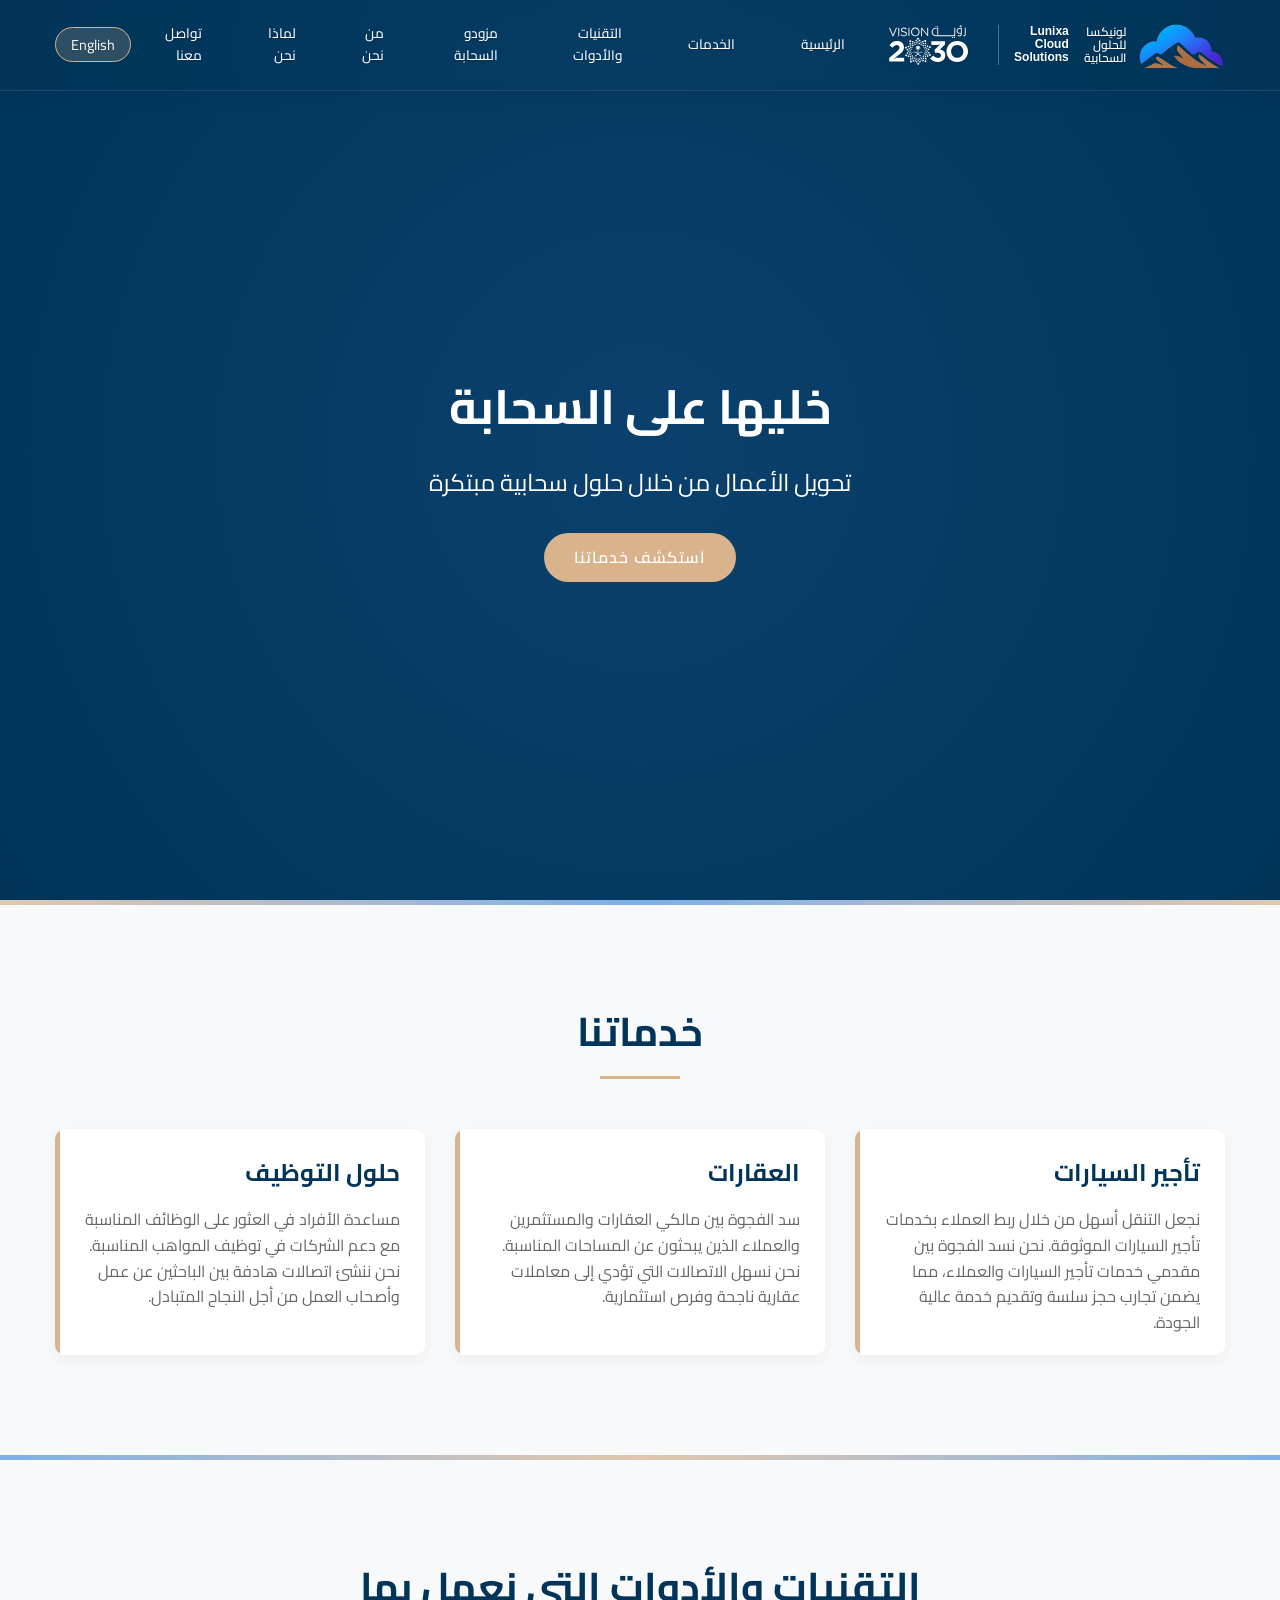
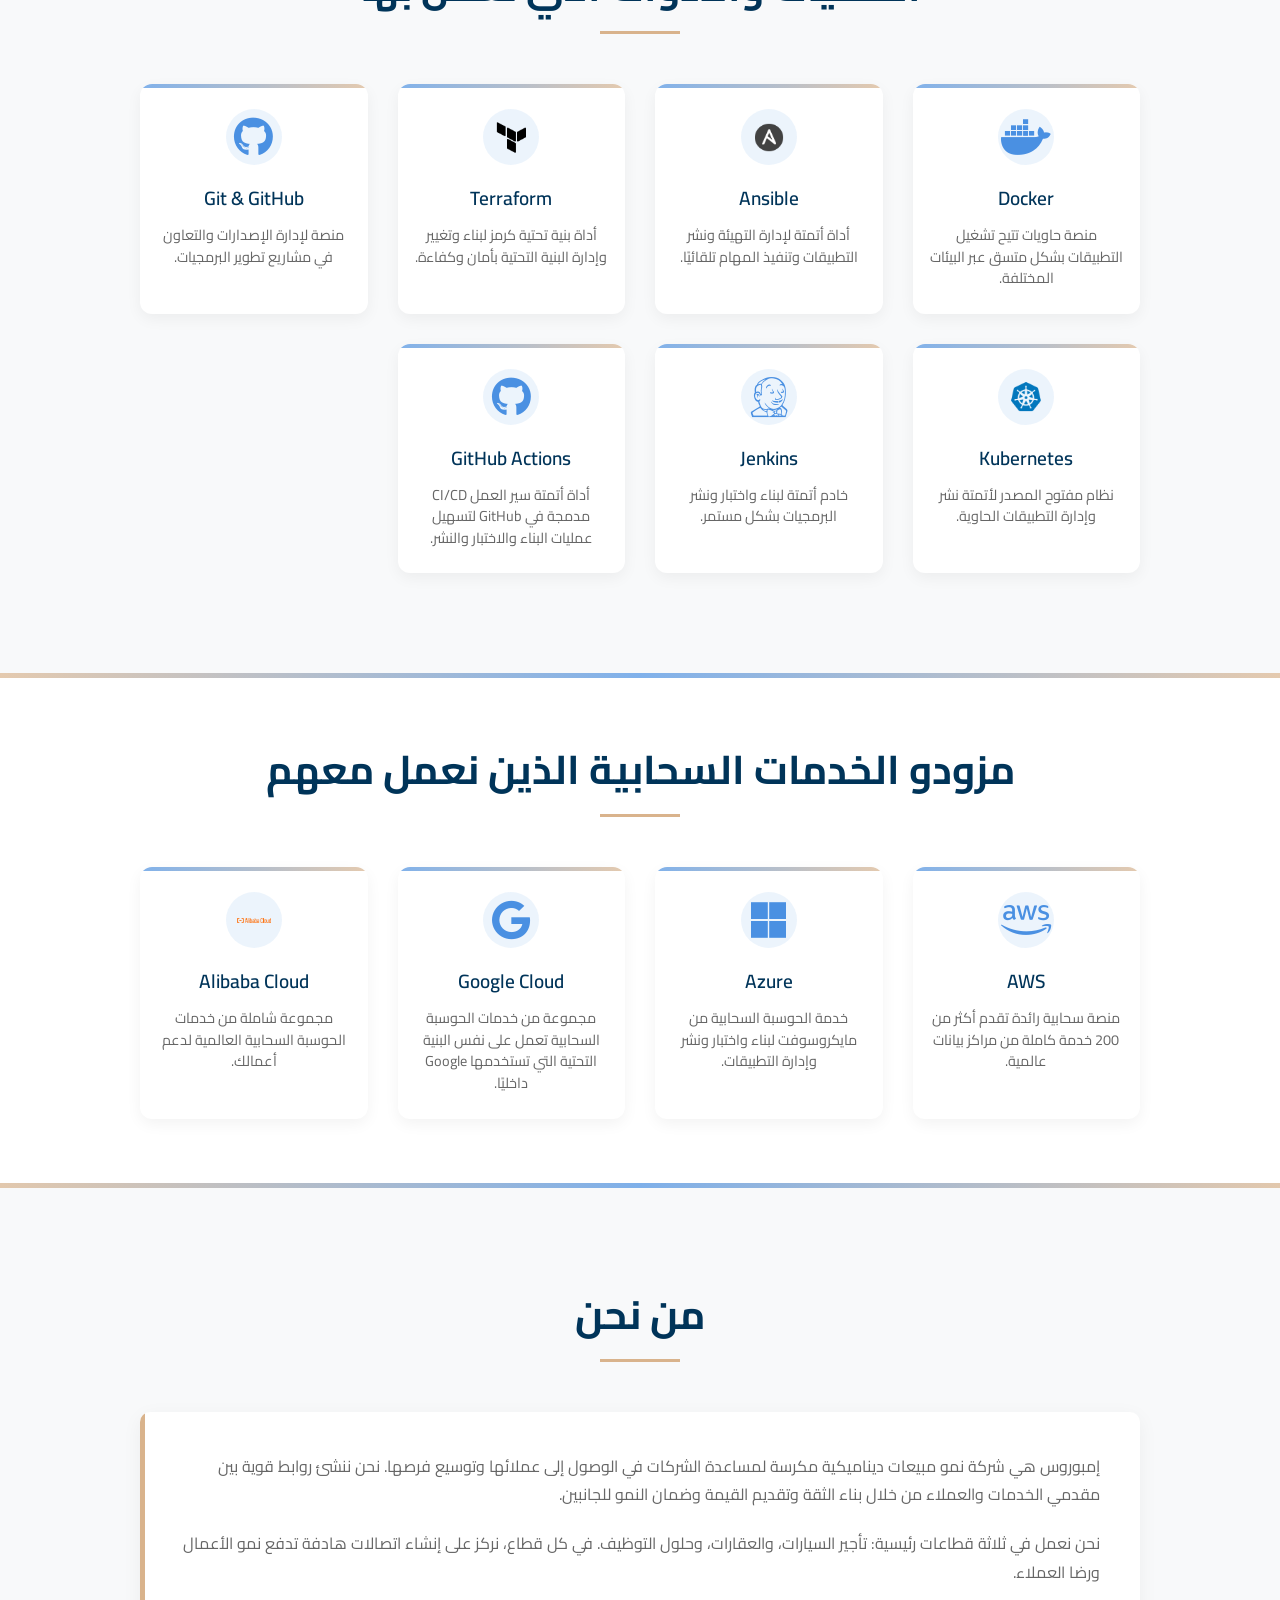
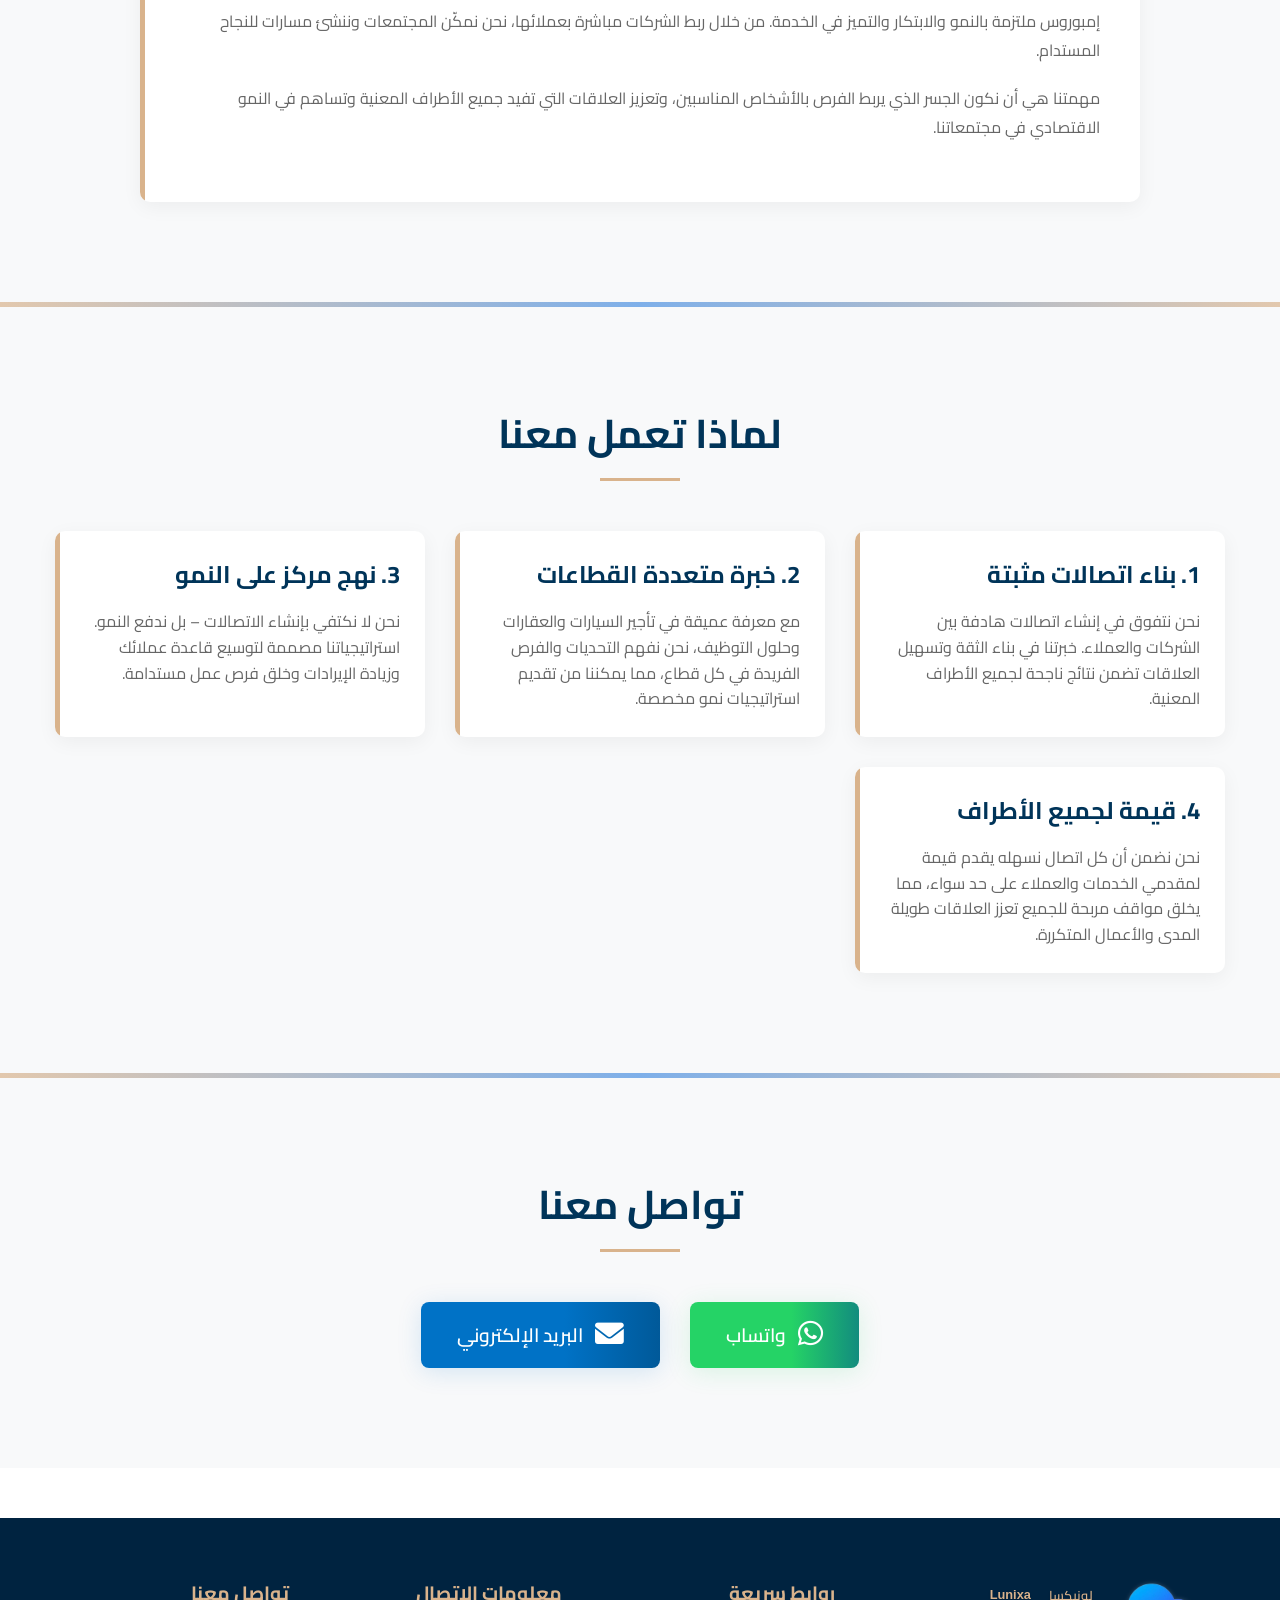
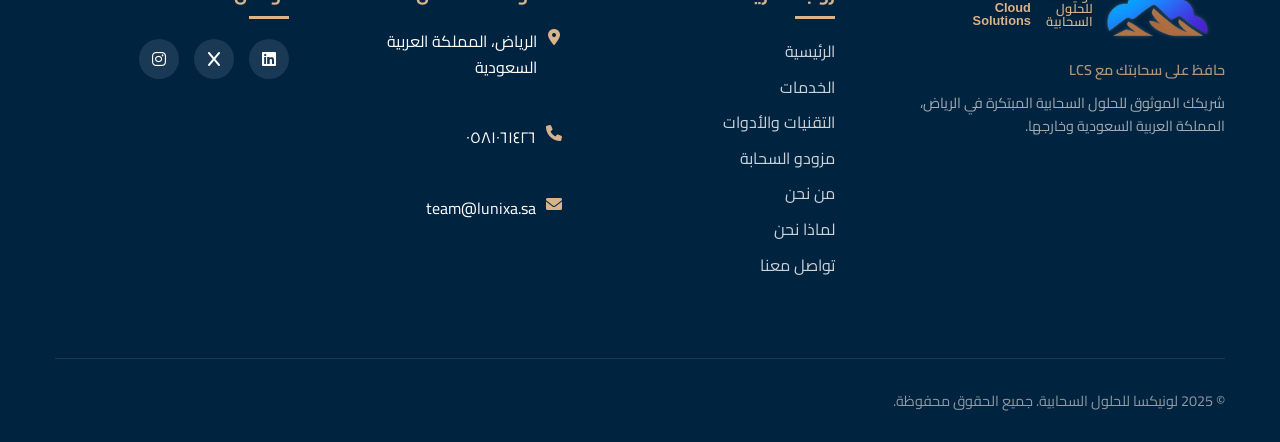
==== ar/index.html @ 99bf29a0 "Move project files to repo root" ====
<!DOCTYPE html>
<html lang="ar" dir="rtl">
<head>
    <meta charset="UTF-8">
    <link rel="icon" type="image/png" href="../images/logo4.png">
    <meta name="viewport" content="width=device-width, initial-scale=1.0">
    <title>Lunixa Cloud Solutions</title>
    <link rel="stylesheet" href="../css/styles.css">
    <link rel="stylesheet" href="../css/technologies.css">
    <link rel="stylesheet" href="../css/responsive.css">
    <!-- <link rel="stylesheet" href="../css/lcs-loading.css"> -->
    <link rel="stylesheet" href="https://cdnjs.cloudflare.com/ajax/libs/font-awesome/6.0.0-beta3/css/all.min.css">
    <!-- Add Google Fonts for Arabic support -->
    <link href="https://fonts.googleapis.com/css2?family=Cairo:wght@400;500;600;700&display=swap" rel="stylesheet">
    <script>
        // Check for language switch flag before loading any scripts
        if (sessionStorage.getItem('language-switch') === 'true') {
            document.documentElement.style.visibility = 'visible';
            sessionStorage.removeItem('language-switch');
        }
    </script>
    <style>
        /* Arabic-specific styles */
        body {
            font-family: 'Cairo', 'Segoe UI', Tahoma, Geneva, Verdana, sans-serif;
            text-align: right;
        }
        /* Spinner for image loading */
        .img-wrapper {
            position: relative;
            display: inline-block;
        }
        .img-spinner {
            position: absolute;
            top: 50%;
            left: 50%;
            transform: translate(-50%, -50%);
            z-index: 10;
            display: flex;
            align-items: center;
            justify-content: center;
        }
        .spinner {
            border: 3px solid #f3f3f3;
            border-top: 3px solid #0072C6;
            border-radius: 50%;
            width: 28px;
            height: 28px;
            animation: spin 1s linear infinite;
        }
        @keyframes spin {
            0% { transform: rotate(0deg);}
            100% { transform: rotate(360deg);}
        }
        /* Hide spinner when image is loaded */
        .img-loaded + .img-spinner {
            display: none !important;
        }
        /* Center tech images in Technologies & Tools section */
        .tech-icon-wrapper {
            width: 56px;
            height: 56px;
            display: flex;
            align-items: center;
            justify-content: center;
            margin: 0 auto 18px auto;
        }
        .tech-img {
            display: block;
            margin: 0 auto;
            max-width: 48px;
            max-height: 48px;
            object-fit: contain;
        }
        nav ul {
        display: flex;
        flex-direction: row;
        gap: 8px;
        justify-content: center;
        align-items: center;
        list-style: none;
        padding: 0;
        margin: 0;
    }
    nav ul li {
        display: inline-block;
    }
    nav ul li a {
        font-size: 0.85em !important;
        padding: 8px 14px !important;
        display: inline-block;
    }
    </style>
</head>
<body>
    <header>
        <div class="container">
            <div class="logo-container" id="logo-container" style="cursor:pointer;">
                <img src="../images/logo2.png" alt="لونيكسا كلاود سوليوشنز" class="logo-img">
                <div class="header-content">
                    <div class="company-names">
                        <div class="company-name">
                            <span>لونيكسا</span>
                            <span>للحلول</span>
                            <span>السحابية</span>
                        </div>
                        <div class="company-name english">
                            <span>Lunixa</span>
                            <span>Cloud</span>
                            <span>Solutions</span>
                        </div>
                    </div>
                </div>
                <div class="vertical-divider"></div>
                <img src="../images/vision2030-w.svg" alt="رؤية 2030" class="vision2030">
            </div>
            <nav>
                <ul>
                    <li><a href="#hero" class="home-link">الرئيسية</a></li>
                    <li><a href="#services">الخدمات</a></li>
                    <li><a href="#technologies">التقنيات والأدوات</a></li>
                    <li><a href="#cloud-providers">مزودو السحابة</a></li>
                    <li><a href="#who-we-are">من نحن</a></li>
                    <li><a href="#why-work-with-us">لماذا نحن</a></li>
                    <li><a href="#contact">تواصل معنا</a></li>
                </ul>
            </nav>
            <div class="language-selector">
                <a href="/en" class="language-switcher language-link">English</a>
            </div>
            <!-- Removed mobile menu toggle (three dashes/hamburger icon) -->
        </div>
    </header>

    <section id="hero">
        <div class="container">
            <div class="hero-content">
                <h1>خليها على السحابة</h1>
                <p>تحويل الأعمال من خلال حلول سحابية مبتكرة</p>
                <a href="#services" class="btn">استكشف خدماتنا</a>
            </div>
        </div>
    </section>

    <section id="services">
        <div class="container">
            <h2>خدماتنا</h2>
            <div class="services-grid">
                <div class="service-card">
                    <h3>تأجير السيارات</h3>
                    <p>نجعل التنقل أسهل من خلال ربط العملاء بخدمات تأجير السيارات الموثوقة. نحن نسد الفجوة بين مقدمي خدمات تأجير السيارات والعملاء، مما يضمن تجارب حجز سلسة وتقديم خدمة عالية الجودة.</p>
                </div>
                <div class="service-card">
                    <h3>العقارات</h3>
                    <p>سد الفجوة بين مالكي العقارات والمستثمرين والعملاء الذين يبحثون عن المساحات المناسبة. نحن نسهل الاتصالات التي تؤدي إلى معاملات عقارية ناجحة وفرص استثمارية.</p>
                </div>
                <div class="service-card">
                    <h3>حلول التوظيف</h3>
                    <p>مساعدة الأفراد في العثور على الوظائف المناسبة مع دعم الشركات في توظيف المواهب المناسبة. نحن ننشئ اتصالات هادفة بين الباحثين عن عمل وأصحاب العمل من أجل النجاح المتبادل.</p>
                </div>
            </div>
        </div>
    </section>

    <section id="technologies">
        <div class="container">
            <h2>التقنيات والأدوات التي نعمل بها</h2>
            <div class="tech-grid">
                <div class="tech-card">
                    <div class="tech-icon-wrapper">
                        <i class="fab fa-docker"></i>
                    </div>
                    <h3 class="tech-name">Docker</h3>
                    <p class="tech-description">منصة حاويات تتيح تشغيل التطبيقات بشكل متسق عبر البيئات المختلفة.</p>
                </div>
                <div class="tech-card">
                    <div class="tech-icon-wrapper">
                        <img src="../images/ansible.png" alt="Ansible" class="tech-img">
                    </div>
                    <h3 class="tech-name">Ansible</h3>
                    <p class="tech-description">أداة أتمتة لإدارة التهيئة ونشر التطبيقات وتنفيذ المهام تلقائيًا.</p>
                </div>
                <div class="tech-card">
                    <div class="tech-icon-wrapper">
                        <img src="../images/terraform.png" alt="Terraform" class="tech-img">
                    </div>
                    <h3 class="tech-name">Terraform</h3>
                    <p class="tech-description">أداة بنية تحتية كرمز لبناء وتغيير وإدارة البنية التحتية بأمان وكفاءة.</p>
                </div>
                <div class="tech-card">
                    <div class="tech-icon-wrapper">
                        <i class="fab fa-github"></i>
                    </div>
                    <h3 class="tech-name">Git & GitHub</h3>
                    <p class="tech-description">منصة لإدارة الإصدارات والتعاون في مشاريع تطوير البرمجيات.</p>
                </div>
                <div class="tech-card">
                    <div class="tech-icon-wrapper">
                        <img src="../images/kubernetes.png" alt="Kubernetes" class="tech-img">
                    </div>
                    <h3 class="tech-name">Kubernetes</h3>
                    <p class="tech-description">نظام مفتوح المصدر لأتمتة نشر وإدارة التطبيقات الحاوية.</p>
                </div>
                <div class="tech-card">
                    <div class="tech-icon-wrapper">
                        <i class="fab fa-jenkins"></i>
                    </div>
                    <h3 class="tech-name">Jenkins</h3>
                    <p class="tech-description">خادم أتمتة لبناء واختبار ونشر البرمجيات بشكل مستمر.</p>
                </div>
                <div class="tech-card">
                    <div class="tech-icon-wrapper">
                        <i class="fab fa-github"></i>
                    </div>
                    <h3 class="tech-name">GitHub Actions</h3>
                    <p class="tech-description">أداة أتمتة سير العمل CI/CD مدمجة في GitHub لتسهيل عمليات البناء والاختبار والنشر.</p>
                </div>
            </div>
        </div>
    </section>
    <div class="section-divider"></div>
    <section id="cloud-providers">
        <div class="container">
            <h2 class="section-title">مزودو الخدمات السحابية الذين نعمل معهم</h2>
            <div class="tech-grid">
                <div class="tech-card">
                    <div class="tech-icon-wrapper">
                        <i class="fab fa-aws"></i>
                    </div>
                    <h3 class="tech-name">AWS</h3>
                    <p class="tech-description">منصة سحابية رائدة تقدم أكثر من 200 خدمة كاملة من مراكز بيانات عالمية.</p>
                </div>
                <div class="tech-card">
                    <div class="tech-icon-wrapper">
                        <i class="fab fa-microsoft"></i>
                    </div>
                    <h3 class="tech-name">Azure</h3>
                    <p class="tech-description">خدمة الحوسبة السحابية من مايكروسوفت لبناء واختبار ونشر وإدارة التطبيقات.</p>
                </div>
                <div class="tech-card">
                    <div class="tech-icon-wrapper">
                        <i class="fab fa-google"></i>
                    </div>
                    <h3 class="tech-name">Google Cloud</h3>
                    <p class="tech-description">مجموعة من خدمات الحوسبة السحابية تعمل على نفس البنية التحتية التي تستخدمها Google داخليًا.</p>
                </div>
                <div class="tech-card">
                    <div class="tech-icon-wrapper">
                        <img src="../images/alibaba.png" alt="Alibaba Cloud" class="tech-img">
                    </div>
                    <h3 class="tech-name">Alibaba Cloud</h3>
                    <p class="tech-description">مجموعة شاملة من خدمات الحوسبة السحابية العالمية لدعم أعمالك.</p>
                </div>
            </div>
        </div>
    </section>

    <section id="who-we-are">
        <div class="container">
            <h2>من نحن</h2>
            <div class="who-we-are-content">
                <p>إمبوروس هي شركة نمو مبيعات ديناميكية مكرسة لمساعدة الشركات في الوصول إلى عملائها وتوسيع فرصها. نحن ننشئ روابط قوية بين مقدمي الخدمات والعملاء من خلال بناء الثقة وتقديم القيمة وضمان النمو للجانبين.</p>
                <p>نحن نعمل في ثلاثة قطاعات رئيسية: تأجير السيارات، والعقارات، وحلول التوظيف. في كل قطاع، نركز على إنشاء اتصالات هادفة تدفع نمو الأعمال ورضا العملاء.</p>
                <p>إمبوروس ملتزمة بالنمو والابتكار والتميز في الخدمة. من خلال ربط الشركات مباشرة بعملائها، نحن نمكّن المجتمعات وننشئ مسارات للنجاح المستدام.</p>
                <p>مهمتنا هي أن نكون الجسر الذي يربط الفرص بالأشخاص المناسبين، وتعزيز العلاقات التي تفيد جميع الأطراف المعنية وتساهم في النمو الاقتصادي في مجتمعاتنا.</p>
            </div>
        </div>
    </section>


    <section id="why-work-with-us">
  <div class="container">
    <h2>لماذا تعمل معنا</h2>
    <div class="why-grid">
      <div class="why-card">
        <h3>1. بناء اتصالات مثبتة</h3>
        <p>
          نحن نتفوق في إنشاء اتصالات هادفة بين الشركات والعملاء. خبرتنا في بناء الثقة وتسهيل العلاقات تضمن نتائج ناجحة لجميع الأطراف المعنية.
        </p>
      </div>
      <div class="why-card">
        <h3>2. خبرة متعددة القطاعات</h3>
        <p>
          مع معرفة عميقة في تأجير السيارات والعقارات وحلول التوظيف، نحن نفهم التحديات والفرص الفريدة في كل قطاع، مما يمكننا من تقديم استراتيجيات نمو مخصصة.
        </p>
      </div>
      <div class="why-card">
        <h3>3. نهج مركز على النمو</h3>
        <p>
          نحن لا نكتفي بإنشاء الاتصالات – بل ندفع النمو. استراتيجياتنا مصممة لتوسيع قاعدة عملائك وزيادة الإيرادات وخلق فرص عمل مستدامة.
        </p>
      </div>
      <div class="why-card">
        <h3>4. قيمة لجميع الأطراف</h3>
        <p>
          نحن نضمن أن كل اتصال نسهله يقدم قيمة لمقدمي الخدمات والعملاء على حد سواء، مما يخلق مواقف مربحة للجميع تعزز العلاقات طويلة المدى والأعمال المتكررة.
        </p>
      </div>
    </div>
  </div>
</section>

    <section id="contact">
        <div class="container">
            <h2>تواصل معنا</h2>
            <div class="contact-buttons" style="display: flex; justify-content: center; gap: 30px; margin-top: 40px;">
                <a href="https://wa.me/966581061426" target="_blank" class="contact-btn whatsapp-btn external-link" rel="noopener noreferrer" style="display: flex; align-items: center; gap: 12px; padding: 18px 36px; border-radius: 8px; background: linear-gradient(90deg, #25D366 60%, #128C7E 100%); color: #fff; font-size: 1.2rem; font-weight: 600; box-shadow: 0 4px 24px rgba(37,211,102,0.15); transition: transform 0.2s, box-shadow 0.2s; animation: float 2.5s infinite; text-decoration: none;">
                    <i class="fab fa-whatsapp" style="font-size: 1.5em;"></i>
                    واتساب
                </a>
                <a href="mailto:team@lunixa.sa" target="_blank" class="contact-btn email-btn external-link" rel="noopener noreferrer" style="display: flex; align-items: center; gap: 12px; padding: 18px 36px; border-radius: 8px; background: linear-gradient(90deg, #0072C6 60%, #005999 100%); color: #fff; font-size: 1.2rem; font-weight: 600; box-shadow: 0 4px 24px rgba(0,114,198,0.15); transition: transform 0.2s, box-shadow 0.2s; animation: float 2.5s 0.5s infinite; text-decoration: none;">
                    <i class="fas fa-envelope" style="font-size: 1.5em;"></i>
                    البريد الإلكتروني
                </a>
            </div>
        </div>
    </section>

    <footer>
        <div class="container">
            <div class="footer-content">
                <div class="footer-logo">
                    <div class="logo-container footer-logo-container">
                        <img src="../images/logo2.png" alt="LCS Logo" class="logo-img">
                        <div class="header-content">
                            <div class="company-names">
                                <div class="company-name arabic">
                                    <span>لونيكسا</span>
                                    <span>للحلول</span>
                                    <span>السحابية</span>
                                </div>
                                <div class="company-name">
                                    <span>Lunixa</span>
                                    <span>Cloud</span>
                                    <span>Solutions</span>
                                </div>
                            </div>
                        </div>
                    </div>
                    <p class="tagline">حافظ على سحابتك مع LCS</p>
                    <p class="footer-description">شريكك الموثوق للحلول السحابية المبتكرة في الرياض، المملكة العربية السعودية وخارجها.</p>
                </div>
                <div class="footer-links">
                    <h3>روابط سريعة</h3>
                    <ul>
                        <li><a href="#hero">الرئيسية</a></li>
                        <li><a href="#services">الخدمات</a></li>
                        <li><a href="#technologies">التقنيات والأدوات</a></li>
                        <li><a href="#cloud-providers">مزودو السحابة</a></li>
                        <li><a href="#who-we-are">من نحن</a></li>
                        <li><a href="#why-work-with-us">لماذا نحن</a></li>
                        <li><a href="#contact">تواصل معنا</a></li>
                    </ul>
                </div>
                <div class="footer-contact">
                    <h3>معلومات الاتصال</h3>
                    <ul class="contact-info">
                        <li><i class="fas fa-map-marker-alt"></i> الرياض، المملكة العربية السعودية</li>
                        <li><i class="fas fa-phone"></i> ٠٥٨١٠٦١٤٢٦ </li>
                        <li><i class="fas fa-envelope"></i> team@lunixa.sa </li>
                    </ul>
                </div>
                <div class="footer-social">
                    <h3>تواصل معنا</h3>
                    <div class="social-icons">
                        <a href="https://www.linkedin.com/company/lunixacloud" aria-label="LinkedIn" target="_blank" rel="noopener noreferrer" class="external-link"><i class="fab fa-linkedin"></i></a>
                        <a href="https://x.com/lunixacloud" aria-label="X (Twitter)" target="_blank" rel="noopener noreferrer" class="external-link"><i class="fab fa-x"></i></a>
                        <a href="https://www.instagram.com/lunixacloud/" aria-label="Instagram" target="_blank" rel="noopener noreferrer" class="external-link"><i class="fab fa-instagram"></i></a>
                    </div>
                </div>
            </div>
            <div class="footer-bottom">
                <p>© 2025 لونيكسا للحلول السحابية. جميع الحقوق محفوظة.</p>
            </div>
        </div>
    </footer>

    <!-- SCS Loading Overlay (Arabic, same as EN version) -->
    <!-- Loading overlay and related functionality removed -->

</script>
</body>
</html>
---- css/styles.css ----
/* Global Styles */
:root {
    --primary-color: #4a90e2; /* Blue color based on cloud image */
    --secondary-color: #003459;
    --accent-color: #d9b38c; /* Sandy color based on KOTH image */
    --text-color: #333;
    --light-color: #f8f9fa;
    --dark-color: #212529;
    --transition: all 0.3s ease;
}

* {
    margin: 0;
    padding: 0;
    box-sizing: border-box;
}

/* RTL Support */
html[dir="rtl"] {
    text-align: right;
}

html[dir="ltr"] {
    text-align: left;
}

html {
    scroll-behavior: smooth;
    font-size: 16px; /* Base font size for responsive typography */
}

@media (max-width: 768px) {
    html {
        font-size: 14px; /* Slightly smaller base font on mobile */
    }
}

body {
    font-family: 'Cairo', 'Segoe UI', Tahoma, Geneva, Verdana, sans-serif;
    line-height: 1.6;
    color: var(--text-color);
    overflow-x: hidden;
    width: 100%;
    min-height: 100vh;
}

/* Language selector styles */
.language-selector {
    margin-left: 20px;
}

html[dir="rtl"] .language-selector {
    margin-left: 0;
    margin-right: 20px;
}

#language-toggle, .language-link {
    background-color: rgba(217, 179, 140, 0.2); /* Semi-transparent accent color */
    border: 1px solid var(--accent-color);
    color: white; /* Changed to white for better contrast */
    padding: 5px 15px;
    border-radius: 20px;
    cursor: pointer;
    font-size: 0.9rem;
    transition: var(--transition);
    text-decoration: none;
    display: inline-block;
    text-shadow: 0 1px 2px rgba(0, 0, 0, 0.2); /* Subtle text shadow for readability */
}

#language-toggle:hover, .language-link:hover {
    background-color: var(--accent-color);
    color: white;
}

.container {
    width: 100%;
    max-width: 1200px;
    margin: 0 auto;
    padding: 0 15px;
}

a {
    text-decoration: none;
    color: inherit;
}

ul {
    list-style: none;
}

.btn {
    display: inline-block;
    background-color: #d9b38c; /* Sandy color from KOTH image */
    color: white;
    padding: 12px 30px;
    border-radius: 30px;
    text-transform: uppercase;
    font-weight: 600;
    letter-spacing: 1px;
    transition: var(--transition);
    border: none;
    cursor: pointer;
    text-decoration: none;
}

.btn:hover {
    background-color: #4a90e2; /* Blue from cloud image */
    transform: translateY(-3px);
    box-shadow: 0 10px 20px rgba(0, 0, 0, 0.1);
}

/* Header Styles */
header {
    position: fixed;
    top: 0;
    left: 0;
    width: 100%;
    background-color: rgba(0, 52, 89, 0.75); /* Watery blue with transparency */
    backdrop-filter: blur(8px); /* Adds a blur effect for a watery feel */
    box-shadow: 0 2px 15px rgba(0, 52, 89, 0.3);
    z-index: 1000;
    transition: all 0.3s ease;
    border-bottom: 1px solid rgba(255, 255, 255, 0.1); /* Subtle border */
}

/* Water ripple effect for header */
header::before {
    content: '';
    position: absolute;
    top: 0;
    left: 0;
    right: 0;
    bottom: 0;
    background: radial-gradient(circle at center, rgba(74, 144, 226, 0.1) 0%, rgba(0, 52, 89, 0.2) 100%);
    opacity: 0.7;
    animation: header-ripple 8s infinite linear;
    pointer-events: none;
}

@keyframes header-ripple {
    0% {
        background-position: 0% 0%;
    }
    50% {
        background-position: 100% 100%;
    }
    100% {
        background-position: 0% 0%;
    }
}

/* Header content positioning - ensure fixed positions */
header .container {
    display: flex;
    justify-content: space-between;
    align-items: center;
    padding: 15px;
    position: relative;
    width: 100%;
    max-width: 1200px;
}

.logo-container {
    display: flex;
    align-items: center;
    width: auto;
    flex-shrink: 0;
}

nav {
    flex-grow: 1;
    display: flex;
    justify-content: center;
}

nav ul {
    display: flex;
    justify-content: center;
    width: auto;
}

.language-selector {
    margin-left: 20px;
    width: auto;
    flex-shrink: 0;
}

/* Logo and Company Name Styles */
.logo-container {
    display: flex;
    align-items: center;
}

.logo-img {
    height: 50px;
    transition: var(--transition);
    /* Remove background by making it transparent */
    background-color: transparent;
    /* Add a slight filter to help with visibility if needed */
    filter: drop-shadow(0 0 2px rgba(0,0,0,0.1));
}

@media (max-width: 576px) {
    .logo-img {
        height: 40px; /* Smaller logo on mobile */
    }
}

.header-content {
    display: flex;
    align-items: center;
}

.company-names {
    display: flex;
    align-items: center;
    margin-left: 10px;
}

html[dir="rtl"] .company-names {
    margin-left: 0;
    margin-right: 10px;
}

.company-name {
    font-weight: 600;
    font-size: 0.8rem;
    color: white; /* Changed to white for better contrast on watery background */
    display: flex;
    flex-direction: column;
    line-height: 1.1;
    text-shadow: 0 1px 2px rgba(0, 0, 0, 0.2); /* Subtle text shadow for readability */
}

.company-name:first-child {
    font-family: 'Cairo', 'Segoe UI', Tahoma, Geneva, Verdana, sans-serif;
}

.company-name:last-child {
    margin-left: 15px;
    font-family: 'Segoe UI', Tahoma, Geneva, Verdana, sans-serif;
}

html[dir="rtl"] .company-name:last-child {
    margin-left: 0;
    margin-right: 15px;
}

.company-name span {
    display: block;
    font-size: 0.75rem;
}

.company-name span.small {
    font-size: 0.7rem;
}

.vertical-divider {
    width: 1px;
    height: 40px;
    background-color: rgba(255, 255, 255, 0.3); /* Changed to semi-transparent white */
    margin: 0 15px;
}

.vision2030 {
    height: 40px;
    margin-left: 15px;
    filter: brightness(1.2) drop-shadow(0 1px 2px rgba(0, 0, 0, 0.2)); /* Make it slightly brighter with shadow */
}

html[dir="rtl"] .vision2030 {
    margin-left: 0;
    margin-right: 15px;
}

@media (max-width: 768px) {
    .company-name {
        font-size: 0.75rem;
    }
    
    .company-name span {
        font-size: 0.7rem;
    }
    
    .company-name span.small {
        font-size: 0.65rem;
    }
    
    .vertical-divider {
        height: 30px;
        margin: 0 10px;
    }
    
    .vision2030 {
        height: 30px;
    }
}

@media (max-width: 576px) {
    .company-names {
        flex-direction: column;
        align-items: flex-start;
    }
    
    html[dir="rtl"] .company-names {
        align-items: flex-end;
    }
    
    .company-name.arabic {
        margin-left: 0;
        margin-top: 5px;
    }
    
    html[dir="rtl"] .company-name.arabic {
        margin-right: 0;
    }
}

.footer-logo-container {
    margin-bottom: 10px;
}

nav ul {
    display: flex;
}

nav ul li {
    margin-left: 30px;
}

html[dir="rtl"] nav ul li {
    margin-left: 0;
    margin-right: 30px;
}

nav ul li a {
    font-weight: 500;
    position: relative;
    padding: 5px 0;
    transition: var(--transition);
    color: white; /* Changed to white for better contrast on watery background */
    text-shadow: 0 1px 2px rgba(0, 0, 0, 0.2); /* Subtle text shadow for readability */
}

nav ul li a::after {
    content: '';
    position: absolute;
    bottom: 0;
    left: 0;
    width: 0;
    height: 2px;
    background-color: var(--accent-color); /* Changed to accent color for better visibility */
    transition: var(--transition);
    box-shadow: 0 0 5px rgba(217, 179, 140, 0.5); /* Subtle glow effect */
}

html[dir="rtl"] nav ul li a::after {
    left: auto;
    right: 0;
}

nav ul li a:hover {
    color: var(--accent-color); /* Changed to accent color for consistency */
}

nav ul li a:hover::after {
    width: 100%;
}

.menu-toggle {
    display: none;
    font-size: 24px;
    cursor: pointer;
}

/* Hero Section */
#hero {
    min-height: 100vh;
    background-color: #003459; /* Updated to match footer background */
    color: white;
    display: flex;
    flex-direction: column;
    align-items: center;
    justify-content: center;
    position: relative;
    overflow: hidden;
    padding: 100px 0 50px;
}

#hero::before {
    content: '';
    position: absolute;
    top: 0;
    left: 0;
    right: 0;
    bottom: 0;
    background: radial-gradient(circle at center, rgba(74, 144, 226, 0.2) 0%, rgba(0, 52, 89, 0.1) 100%);
    opacity: 0.7;
    animation: hero-ripple 10s infinite linear;
    pointer-events: none;
}

@keyframes hero-ripple {
    0% {
        background-position: 0% 0%;
    }
    50% {
        background-position: 100% 100%;
    }
    100% {
        background-position: 0% 0%;
    }
}

.hero-content {
    text-align: center;
    max-width: 800px;
    margin: 0 auto;
    z-index: 2;
    position: relative;
    padding: 0 20px;
}

.hero-content h1 {
    font-size: 3rem;
    margin-bottom: 20px;
    font-weight: 700;
    animation: fadeInDown 1s ease-out forwards;
    opacity: 0;
}

.hero-content p {
    font-size: 1.5rem;
    margin-bottom: 30px;
    opacity: 0;
    animation: fadeInUp 1s ease-out 0.5s forwards;
}

.hero-content .btn {
    opacity: 0;
    animation: fadeInUp 1s ease-out 1s forwards;
}

@keyframes fadeInDown {
    from {
        opacity: 0;
        transform: translateY(-30px);
    }
    to {
        opacity: 1;
        transform: translateY(0);
    }
}

@keyframes fadeInUp {
    from {
        opacity: 0;
        transform: translateY(30px);
    }
    to {
        opacity: 1;
        transform: translateY(0);
    }
}

@media (max-width: 768px) {
    .hero-content h1 {
        font-size: 2.5rem;
    }
    
    .hero-content p {
        font-size: 1.2rem;
    }
}

.logo-showcase-container {
    width: 100%;
    max-width: 800px;
    margin: 0 auto;
    position: relative;
    z-index: 1;
}

.merge-animation-container {
    position: relative;
    width: 100%;
    height: 550px; /* Increased height to accommodate larger KOTH image */
    display: flex;
    justify-content: center;
    align-items: center;
}

.cloud-container {
    position: relative;
    width: 100%;
    height: 100%;
    display: flex;
    justify-content: center;
    align-items: center;
}

.image-wrapper {
    position: relative;
    width: 100%;
    height: 100%;
    display: flex;
    justify-content: center;
    align-items: center;
}

#cloud-image, .scs-cloud-img {
    position: absolute;
    top: 0;
    left: 50%;
    transform: translateX(-50%);
    width: 80%;
    max-width: 500px;
    z-index: 2;
    animation: none !important; /* Force no animation with !important */
    transition: none !important; /* Disable transitions */
}

#kloth-image, .scs-mountain-img {
    position: absolute;
    bottom: 50px; /* Moved up from bottom: 0 */
    left: 50%;
    transform: translateX(-50%);
    width: 120%; /* Increased from 100% */
    max-width: 720px; /* Increased from 600px */
    z-index: 1;
    animation: none !important; /* Force no animation with !important */
    transition: none !important; /* Disable transitions */
}

@keyframes float {
    0% {
        transform: translateX(-50%) translateY(0px);
    }
    50% {
        transform: translateX(-50%) translateY(-15px);
    }
    100% {
        transform: translateX(-50%) translateY(0px);
    }
}

/* Remove this animation as it's no longer needed */

/* Footer Styles */
footer {
    background-color: #003459;
    color: white;
    padding: 60px 0 20px;
}

.footer-content {
    display: flex;
    justify-content: space-between;
    flex-wrap: wrap;
}

@media (max-width: 768px) {
    .footer-content {
        flex-direction: column;
    }
}

.footer-logo {
    flex: 1;
    margin-bottom: 30px;
}

.footer-links {
    flex: 1;
    margin-bottom: 30px;
}

.footer-social {
    flex: 1;
    margin-bottom: 30px;
}

.footer-logo .logo-img {
    height: 60px;
    margin-right: 15px;
    background-color: transparent;
    filter: drop-shadow(0 0 2px rgba(255,255,255,0.2));
}

.footer-logo .company-name {
    color: white;
    font-size: 1rem;
    display: flex;
    flex-direction: column;
    line-height: 1; /* Added to reduce vertical spacing */
}

.footer-logo .company-name span {
    color: #d9b38c; /* Sandy color from KOTH image */
    margin-top: 0px; /* Removed margin to bring SCS closer */
    display: block;
    font-size: 0.8rem; /* Made SCS font smaller */
}

.footer-logo p {
    font-size: 0.9rem;
    opacity: 0.8;
}

.footer-links h3,
.footer-social h3 {
    font-size: 1.2rem;
    margin-bottom: 20px;
    position: relative;
    padding-bottom: 10px;
}

@media (max-width: 576px) {
    .footer-links h3,
    .footer-social h3 {
        margin-bottom: 15px;
    }
    
    .footer-links h3::after,
    .footer-social h3::after {
        left: 50%;
        transform: translateX(-50%);
    }
}

.footer-links h3::after,
.footer-social h3::after {
    content: '';
    position: absolute;
    bottom: 0;
    left: 0;
    width: 40px;
    height: 3px;
    background-color: #d9b38c; /* Sandy color from KOTH image */
}

html[dir="rtl"] .footer-links h3::after,
html[dir="rtl"] .footer-social h3::after {
    left: auto;
    right: 0;
}

.footer-links ul li {
    margin-bottom: 10px;
}

.footer-links ul li a {
    opacity: 0.8;
    transition: var(--transition);
}

.footer-links ul li a:hover {
    opacity: 1;
    color: #d9b38c; /* Sandy color from KOTH image */
}

.social-icons {
    display: flex;
    gap: 15px;
}

@media (max-width: 576px) {
    .social-icons {
        justify-content: center;
    }
}

.social-icons a {
    display: flex;
    justify-content: center;
    align-items: center;
    width: 40px;
    height: 40px;
    background-color: rgba(255, 255, 255, 0.1);
    border-radius: 50%;
    transition: var(--transition);
}

.social-icons a:hover {
    background-color: #4a90e2; /* Blue from cloud image */
    transform: translateY(-3px);
}

.footer-bottom {
    margin-top: 30px;
    text-align: center;
    padding-top: 20px;
    border-top: 1px solid rgba(255, 255, 255, 0.1);
}

.footer-bottom p {
    font-size: 0.9rem;
    opacity: 0.7;
}

/* Services Section */
#services {
    padding: 100px 0;
    background-color: var(--light-color);
    position: relative;
    overflow: hidden;
}

#services::before {
    content: '';
    position: absolute;
    top: 0;
    left: 0;
    right: 0;
    height: 5px;
    background: linear-gradient(to right, var(--accent-color), var(--primary-color), var(--accent-color));
    opacity: 0.7;
}

#services h2 {
    text-align: center;
    font-size: 2.5rem;
    margin-bottom: 50px;
    color: var(--secondary-color);
    position: relative;
    padding-bottom: 15px;
}

#services h2::after {
    content: '';
    position: absolute;
    bottom: 0;
    left: 50%;
    transform: translateX(-50%);
    width: 80px;
    height: 3px;
    background-color: var(--accent-color);
}

.services-grid {
    display: grid;
    grid-template-columns: repeat(auto-fill, minmax(350px, 1fr));
    gap: 30px;
    margin-top: 50px;
}

.service-card {
    background-color: white;
    border-radius: 10px;
    box-shadow: 0 5px 20px rgba(0, 0, 0, 0.05);
    overflow: hidden;
    transition: all 0.3s ease;
    position: relative;
    z-index: 1;
    height: 100%;
    display: flex;
    flex-direction: column;
}

.service-card::before {
    content: '';
    position: absolute;
    top: 0;
    left: 0;
    width: 5px;
    height: 100%;
    background-color: var(--accent-color);
    z-index: -1;
    transition: all 0.3s ease;
}

.service-card:hover {
    transform: translateY(-10px);
    box-shadow: 0 15px 30px rgba(0, 0, 0, 0.1);
}

.service-card:hover::before {
    width: 100%;
    opacity: 0.05;
}

.service-card h3 {
    font-size: 1.5rem;
    margin-bottom: 15px;
    color: var(--secondary-color);
    padding: 25px 25px 0;
}

.service-card p {
    color: #666;
    line-height: 1.6;
    margin-bottom: 20px;
    padding: 0 25px;
    flex-grow: 1;
}

.service-card .read-more {
    display: inline-block;
    color: var(--accent-color);
    font-weight: 600;
    text-decoration: none;
    padding: 0 25px 25px;
    position: relative;
    transition: all 0.3s ease;
}

.service-card .read-more::after {
    content: '→';
    margin-left: 5px;
    transition: all 0.3s ease;
}

.service-card .read-more:hover {
    color: var(--primary-color);
}

.service-card .read-more:hover::after {
    margin-left: 10px;
}

@media (max-width: 768px) {
    .services-grid {
        grid-template-columns: repeat(auto-fill, minmax(280px, 1fr));
    }
}

@media (max-width: 576px) {
    #services h2 {
        font-size: 2rem;
    }
    
    .services-grid {
        grid-template-columns: 1fr;
    }
}

/* Technologies Section */
#technologies {
    padding: 100px 0;
    background-color: #f8f9fa;
    position: relative;
    overflow: hidden;
    min-height: 600px;
}

#technologies::before {
    content: '';
    position: absolute;
    top: 0;
    left: 0;
    right: 0;
    height: 5px;
    background: linear-gradient(to right, var(--primary-color), var(--accent-color), var(--primary-color));
    opacity: 0.7;
}

#technologies h2 {
    text-align: center;
    font-size: 2.5rem;
    margin-bottom: 60px;
    color: var(--secondary-color);
    position: relative;
    padding-bottom: 15px;
}

#technologies h2::after {
    content: '';
    position: absolute;
    bottom: 0;
    left: 50%;
    transform: translateX(-50%);
    width: 80px;
    height: 3px;
    background-color: var(--accent-color);
}

.tech-icons {
    position: relative;
    height: 400px;
    max-width: 1000px;
    margin: 0 auto;
}

.tech-icon {
    width: 100px;
    height: 100px;
    background-color: white;
    border-radius: 50%;
    display: flex;
    justify-content: center;
    align-items: center;
    box-shadow: 0 10px 20px rgba(0, 0, 0, 0.1);
    transition: all 0.3s ease;
    position: absolute;
    cursor: pointer;
}

/* Position each circle at different locations */
.tech-icon:nth-child(1) {
    top: 10%;
    left: 20%;
    animation: float-circle 15s infinite ease-in-out;
}

.tech-icon:nth-child(2) {
    top: 60%;
    left: 10%;
    animation: float-circle 18s infinite ease-in-out reverse;
}

.tech-icon:nth-child(3) {
    top: 30%;
    left: 50%;
    animation: float-circle 20s infinite ease-in-out;
}

.tech-icon:nth-child(4) {
    top: 70%;
    left: 40%;
    animation: float-circle 17s infinite ease-in-out reverse;
}

.tech-icon:nth-child(5) {
    top: 20%;
    left: 70%;
    animation: float-circle 19s infinite ease-in-out;
}

.tech-icon:nth-child(6) {
    top: 50%;
    left: 80%;
    animation: float-circle 16s infinite ease-in-out reverse;
}

.tech-icon:nth-child(7) {
    top: 80%;
    left: 70%;
    animation: float-circle 21s infinite ease-in-out;
}

.tech-icon:nth-child(8) {
    top: 40%;
    left: 30%;
    animation: float-circle 14s infinite ease-in-out reverse;
}

.tech-icon i, .tech-icon svg, .tech-icon .tech-img {
    font-size: 2.5rem;
    color: var(--primary-color);
    transition: all 0.3s ease;
    max-width: 60%;
    max-height: 60%;
    object-fit: contain;
}

.tech-icon svg {
    width: 2.5rem;
    height: 2.5rem;
    fill: var(--primary-color);
}

.tech-icon:hover {
    transform: scale(1.2);
    box-shadow: 0 15px 30px rgba(0, 0, 0, 0.2);
    z-index: 10;
}

.tech-icon:hover i, .tech-icon:hover svg, .tech-icon:hover .tech-img {
    color: var(--accent-color);
    transform: scale(1.1);
}

.tech-icon:hover svg {
    fill: var(--accent-color);
}

.tech-icon::after {
    content: attr(data-name);
    position: absolute;
    bottom: -25px;
    left: 50%;
    transform: translateX(-50%);
    font-size: 0.9rem;
    font-weight: 500;
    color: var(--secondary-color);
    background-color: white;
    padding: 3px 10px;
    border-radius: 15px;
    opacity: 0;
    transition: all 0.3s ease;
    white-space: nowrap;
    box-shadow: 0 3px 10px rgba(0, 0, 0, 0.1);
}

.tech-icon:hover::after {
    opacity: 1;
    bottom: -30px;
}

@keyframes float-circle {
    0% {
        transform: translate(0, 0);
    }
    25% {
        transform: translate(30px, 20px);
    }
    50% {
        transform: translate(0, 40px);
    }
    75% {
        transform: translate(-30px, 20px);
    }
    100% {
        transform: translate(0, 0);
    }
}


@media (max-width: 768px) {
    .tech-icons {
        height: 600px;
    }
}

.tech-icon:hover {
    transform: translateY(-10px);
    box-shadow: 0 15px 30px rgba(0, 0, 0, 0.1);
}

.tech-icon:hover::before {
    opacity: 1;
    bottom: -25px;
}

.tech-icon i, .tech-icon svg {
    font-size: 3rem;
    color: var(--secondary-color);
    transition: all 0.3s ease;
}

.tech-icon:hover i, .tech-icon:hover svg {
    color: var(--primary-color);
    transform: scale(1.1);
}

.terraform-icon {
    width: 3rem;
    height: 3rem;
    fill: var(--secondary-color);
    transition: all 0.3s ease;
}

.tech-icon:hover .terraform-icon {
    fill: var(--primary-color);
}

@media (max-width: 768px) {
    .tech-icons {
        grid-template-columns: repeat(auto-fill, minmax(120px, 1fr));
        gap: 30px;
    }
    
    .tech-icon {
        height: 100px;
    }
    
    .tech-icon i, .tech-icon svg {
        font-size: 2.5rem;
    }
    
    .terraform-icon {
        width: 2.5rem;
        height: 2.5rem;
    }
}

@media (max-width: 576px) {
    #technologies h2 {
        font-size: 2rem;
        margin-bottom: 40px;
    }
    
    .tech-icons {
        grid-template-columns: repeat(auto-fill, minmax(100px, 1fr));
        gap: 25px;
    }
    
    .tech-icon {
        height: 90px;
        padding: 15px;
    }
    
    .tech-icon i, .tech-icon svg {
        font-size: 2rem;
    }
    
    .terraform-icon {
        width: 2rem;
        height: 2rem;
    }
}

/* Contact Section */
#contact {
    padding: 100px 0;
    background-color: #f8f9fa;
    position: relative;
    overflow: hidden;
}

#contact::before {
    content: '';
    position: absolute;
    top: 0;
    left: 0;
    right: 0;
    height: 5px;
    background: linear-gradient(to right, var(--accent-color), var(--primary-color), var(--accent-color));
    opacity: 0.7;
}

#contact h2 {
    text-align: center;
    font-size: 2.5rem;
    margin-bottom: 50px;
    color: var(--secondary-color);
    position: relative;
    padding-bottom: 15px;
}

#contact h2::after {
    content: '';
    position: absolute;
    bottom: 0;
    left: 50%;
    transform: translateX(-50%);
    width: 80px;
    height: 3px;
    background-color: var(--accent-color);
}

.contact-container {
    display: grid;
    grid-template-columns: 1fr 1fr;
    gap: 50px;
    max-width: 1000px;
    margin: 0 auto;
}

.contact-info {
    display: flex;
    flex-direction: column;
    gap: 30px;
}

.contact-item {
    display: flex;
    align-items: flex-start;
    gap: 15px;
}

.contact-icon {
    width: 50px;
    height: 50px;
    background-color: var(--accent-color);
    border-radius: 50%;
    display: flex;
    justify-content: center;
    align-items: center;
    color: white;
    font-size: 1.2rem;
    flex-shrink: 0;
    box-shadow: 0 5px 15px rgba(217, 179, 140, 0.3);
}

.contact-details h3 {
    font-size: 1.2rem;
    margin-bottom: 5px;
    color: var(--secondary-color);
}

.contact-details p {
    color: #666;
    line-height: 1.6;
}

.contact-form {
    background-color: white;
    padding: 40px;
    border-radius: 10px;
    box-shadow: 0 5px 30px rgba(0, 0, 0, 0.05);
    max-width: 600px;
    margin: 0 auto;
    position: relative;
    z-index: 1;
}

.contact-form::before {
    content: '';
    position: absolute;
    top: 0;
    left: 0;
    width: 5px;
    height: 100%;
    background-color: var(--accent-color);
    border-radius: 10px 0 0 10px;
    z-index: -1;
}

.form-group {
    margin-bottom: 20px;
}

.form-group input,
.form-group textarea {
    width: 100%;
    padding: 15px;
    border: 1px solid #eee;
    border-radius: 5px;
    font-family: inherit;
    font-size: 1rem;
    transition: all 0.3s ease;
    background-color: #f9f9f9;
}

.form-group input:focus,
.form-group textarea:focus {
    border-color: var(--primary-color);
    outline: none;
    box-shadow: 0 0 0 3px rgba(74, 144, 226, 0.1);
    background-color: white;
}

.form-group textarea {
    min-height: 150px;
    resize: vertical;
}

.contact-form .btn {
    width: 100%;
    padding: 15px;
    font-size: 1rem;
    margin-top: 10px;
    background-color: var(--accent-color);
    transition: all 0.3s ease;
}

.contact-form .btn:hover {
    background-color: var(--primary-color);
}

.contact-buttons {
    display: flex;
    justify-content: center;
    gap: 30px;
    margin-top: 40px;
}

.contact-btn {
    display: flex;
    align-items: center;
    gap: 12px;
    padding: 18px 36px;
    border-radius: 8px;
    font-size: 1.2rem;
    font-weight: 600;
    color: #fff;
    text-decoration: none;
    box-shadow: 0 4px 24px rgba(0,0,0,0.10);
    transition: transform 0.2s, box-shadow 0.2s;
    animation: float 2.5s infinite;
}

.whatsapp-btn {
    background: linear-gradient(90deg, #25D366 60%, #128C7E 100%);
    box-shadow: 0 4px 24px rgba(37,211,102,0.15);
}

.email-btn {
    background: linear-gradient(90deg, #0072C6 60%, #005999 100%);
    box-shadow: 0 4px 24px rgba(0,114,198,0.15);
    animation-delay: 0.5s;
}

.contact-btn:hover {
    transform: translateY(-6px) scale(1.04);
    box-shadow: 0 8px 32px rgba(0,0,0,0.18);
    filter: brightness(1.08);
}

@keyframes float {
    0% { transform: translateY(0); }
    50% { transform: translateY(-10px); }
    100% { transform: translateY(0); }
}

@media (max-width: 768px) {
    .contact-container {
        grid-template-columns: 1fr;
    }
    
    .contact-form {
        padding: 30px;
    }
}

@media (max-width: 576px) {
    #contact h2 {
        font-size: 2rem;
    }
    
    .contact-form {
        padding: 25px;
    }
    
    .form-group input,
    .form-group textarea {
        padding: 12px;
    }
}

/* Animations */
@keyframes fadeIn {
    from {
        opacity: 0;
    }
    to {
        opacity: 1;
    }
}

@keyframes pulse {
    0% {
        transform: scale(1);
        filter: drop-shadow(0 0 15px rgba(255, 0, 0, 0.7));
    }
    50% {
        transform: scale(1.1);
        filter: drop-shadow(0 0 25px rgba(255, 0, 0, 0.9));
    }
    100% {
        transform: scale(1);
        filter: drop-shadow(0 0 15px rgba(255, 0, 0, 0.7));
    }
}

/* Particles */
.particles {
    position: absolute;
    top: 0;
    left: 0;
    width: 100%;
    height: 100%;
    z-index: 0;
}

.merged-state .cloud-container {
    /* Cloud stays static */
    animation: none;
}

.merged-state .kloth-container {
    /* Koth stays in position */
    animation: none;
}

/* Loading animation styles */
.scs-loading-overlay {
    position: fixed;
    top: 0;
    left: 0;
    width: 100%;
    height: 100%;
    background-color: rgba(0, 52, 89, 0.85);
    backdrop-filter: blur(5px);
    display: flex;
    justify-content: center;
    align-items: center;
    z-index: 9999;
    transition: opacity 0.3s ease;
}

.scs-logo-container {
    position: relative;
    height: 280px;
    width: 280px;
    display: flex;
    justify-content: center;
    align-items: center;
    overflow: hidden;
    border-radius: 50%;
    box-shadow: 0 0 30px rgba(255, 255, 255, 0.2);
}

.scs-loading-circle {
    position: absolute;
    width: 100%;
    height: 100%;
    border: 4px solid transparent;
    border-top: 4px solid rgba(255, 255, 255, 0.9);
    border-radius: 50%;
    animation: scs-spin 2s linear infinite;
    z-index: 3;
    pointer-events: none;
}

.scs-cloud-img {
    position: absolute;
    top: 25%;
    left: 50%;
    transform: translateX(-50%);
    width: 80%;
    z-index: 2;
    animation: scs-float 3s ease-in-out infinite;
    filter: drop-shadow(0 0 5px rgba(255, 255, 255, 0.3));
}

.scs-mountain-img {
    position: absolute;
    bottom: 5%;
    left: 50%;
    transform: translateX(-50%);
    width: 135%;
    z-index: 1;
    animation: scs-float 4s ease-in-out infinite 1s;
    filter: drop-shadow(0 0 5px rgba(255, 255, 255, 0.3));
}

.scs-loading-overlay::before {
    content: '';
    position: absolute;
    top: 0;
    left: 0;
    right: 0;
    bottom: 0;
    background: radial-gradient(circle at center, transparent 0%, rgba(0, 52, 89, 0.3) 100%);
    opacity: 0.7;
    animation: scs-ripple 4s infinite linear;
}

@keyframes scs-ripple {
    0% {
        transform: scale(0.85);
        opacity: 0.5;
    }
    50% {
        transform: scale(1);
        opacity: 0.7;
    }
    100% {
        transform: scale(0.85);
        opacity: 0.5;
    }
}

@keyframes scs-float {
    0% {
        transform: translateX(-50%) translateY(0px);
    }
    50% {
        transform: translateX(-50%) translateY(-10px);
    }
    100% {
        transform: translateX(-50%) translateY(0px);
    }
}

@keyframes scs-spin {
    0% { transform: rotate(0deg); }
    100% { transform: rotate(360deg); }
}
.logo-showcase-container,
.merge-animation-container,
.cloud-container,
.image-wrapper,
#cloud-image,
#kloth-image {
    display: none; /* Hide all cloud and KOTH related elements */
}
/* Enhanced Footer Styles */
footer {
    background-color: #002340;
    padding: 60px 0 30px;
    color: #fff;
    margin-top: 50px;
}

.footer-content {
    display: flex;
    flex-wrap: wrap;
    justify-content: space-between;
    margin-bottom: 40px;
}

.footer-logo, .footer-links, .footer-social, .footer-contact {
    margin-bottom: 30px;
}

.footer-logo {
    flex: 0 0 100%;
    margin-bottom: 40px;
}

@media (min-width: 768px) {
    .footer-logo {
        flex: 0 0 30%;
    }
}

.footer-logo-container {
    margin-bottom: 20px;
}

.footer-logo .logo-img {
    max-width: 120px;
}

.tagline {
    font-size: 1.2rem;
    font-weight: 600;
    margin-bottom: 10px;
    color: #d9b38c;
}

.footer-description {
    color: #ccc;
    line-height: 1.6;
    margin-bottom: 20px;
}

.footer-links, .footer-social, .footer-contact {
    flex: 0 0 100%;
}

@media (min-width: 768px) {
    .footer-links, .footer-social, .footer-contact {
        flex: 0 0 20%;
    }
}

.footer-links h3, .footer-social h3, .footer-contact h3, .footer-newsletter h3 {
    color: #d9b38c;
    margin-bottom: 20px;
    font-size: 1.2rem;
}

.footer-links ul, .contact-info {
    list-style: none;
    padding: 0;
    margin: 0;
}

.footer-links ul li {
    margin-bottom: 10px;
}

.footer-links ul li a {
    color: #fff;
    text-decoration: none;
    transition: color 0.3s ease;
}

.footer-links ul li a:hover {
    color: #d9b38c;
}

.contact-info li {
    margin-bottom: 15px;
    display: flex;
    align-items: flex-start;
}

.contact-info li i {
    margin-right: 10px;
    color: #d9b38c;
    width: 16px;
    text-align: center;
}

html[dir="rtl"] .contact-info li i {
    margin-right: 0;
    margin-left: 10px;
}

.social-icons {
    display: flex;
    gap: 15px;
}

.social-icons a {
    display: flex;
    align-items: center;
    justify-content: center;
    width: 40px;
    height: 40px;
    background-color: rgba(255, 255, 255, 0.1);
    border-radius: 50%;
    color: #fff;
    transition: all 0.3s ease;
}

.social-icons a:hover {
    background-color: #d9b38c;
    transform: translateY(-3px);
}

.footer-newsletter {
    flex: 0 0 100%;
    margin-bottom: 40px;
}

.newsletter-form {
    display: flex;
    max-width: 500px;
    margin: 0 auto;
}

.newsletter-form input {
    flex: 1;
    padding: 12px 15px;
    border: none;
    border-radius: 30px 0 0 30px;
    outline: none;
}

html[dir="rtl"] .newsletter-form input {
    border-radius: 0 30px 30px 0;
}

.btn-subscribe {
    padding: 12px 25px;
    background-color: #d9b38c;
    color: white;
    border: none;
    border-radius: 0 30px 30px 0;
    cursor: pointer;
    transition: background-color 0.3s ease;
}

html[dir="rtl"] .btn-subscribe {
    border-radius: 30px 0 0 30px;
}

.btn-subscribe:hover {
    background-color: #c09b70;
}

.footer-bottom {
    border-top: 1px solid rgba(255, 255, 255, 0.1);
    padding-top: 30px;
    text-align: center;
    display: flex;
    flex-direction: column;
    align-items: center;
}

@media (min-width: 768px) {
    .footer-bottom {
        flex-direction: row;
        justify-content: space-between;
    }
}

.footer-bottom p {
    margin-bottom: 15px;
    color: #ccc;
}

@media (min-width: 768px) {
    .footer-bottom p {
        margin-bottom: 0;
    }
}

.footer-bottom-links {
    display: flex;
    gap: 20px;
}

.footer-bottom-links a {
    color: #ccc;
    text-decoration: none;
    transition: color 0.3s ease;
}

.footer-bottom-links a:hover {
    color: #d9b38c;
}
/* Who We Are Section */
#who-we-are {
    padding: 100px 0;
    background-color: var(--light-color); /* match #services */
    position: relative;
    overflow: hidden;
}

#who-we-are::before {
    content: '';
    position: absolute;
    top: 0;
    left: 0;
    right: 0;
    height: 5px;
    background: linear-gradient(to right, var(--accent-color), var(--primary-color), var(--accent-color));
    opacity: 0.7;
}

#who-we-are h2 {
    text-align: center;
    font-size: 2.5rem;
    margin-bottom: 50px;
    color: var(--secondary-color);
    position: relative;
    padding-bottom: 15px;
}

#who-we-are h2::after {
    content: '';
    position: absolute;
    bottom: 0;
    left: 50%;
    transform: translateX(-50%);
    width: 80px;
    height: 3px;
    background-color: var(--accent-color);
}

/* Card-style container with Services animation */
.who-we-are-content {
    max-width: 1000px;
    margin: 0 auto;
    background-color: white;
    padding: 40px;
    border-radius: 10px;
    box-shadow: 0 5px 20px rgba(0, 0, 0, 0.05);
    position: relative;
    z-index: 1;
    transition: all 0.3s ease;
    display: flex;
    flex-direction: column;
    height: 100%;
    overflow: hidden;
}

.who-we-are-content::before {
    content: '';
    position: absolute;
    top: 0;
    left: 0;
    width: 5px;
    height: 100%;
    background-color: var(--accent-color);
    z-index: -1;
    transition: all 0.3s ease;
}

/* Hover animation like Services */
.who-we-are-content:hover {
    transform: translateY(-10px);
    box-shadow: 0 15px 30px rgba(0, 0, 0, 0.1);
}

.who-we-are-content:hover::before {
    width: 100%;
    opacity: 0.05;
}

.who-we-are-content p {
    color: #666;
    line-height: 1.8;
    margin-bottom: 20px;
}

/* Responsive */
@media (max-width: 768px) {
    .who-we-are-content {
        padding: 30px;
    }

    #who-we-are h2 {
        font-size: 2rem;
    }
}

@media (max-width: 576px) {
    .who-we-are-content {
        padding: 25px;
    }
}


/* Why Work With Us Section */
#why-work-with-us {
    padding: 100px 0;
    background-color: var(--light-color);
    position: relative;
    overflow: hidden;
}

#why-work-with-us::before {
    content: '';
    position: absolute;
    top: 0;
    left: 0;
    right: 0;
    height: 5px;
    background: linear-gradient(to right, var(--accent-color), var(--primary-color), var(--accent-color));
    opacity: 0.7;
}

#why-work-with-us h2 {
    text-align: center;
    font-size: 2.5rem;
    margin-bottom: 50px;
    color: var(--secondary-color);
    position: relative;
    padding-bottom: 15px;
    animation: fadeIn 1s ease-in-out;
}

#why-work-with-us h2::after {
    content: '';
    position: absolute;
    bottom: 0;
    left: 50%;
    transform: translateX(-50%);
    width: 80px;
    height: 3px;
    background-color: var(--accent-color);
}

/* Grid and Cards */
.why-grid {
    display: grid;
    grid-template-columns: repeat(auto-fill, minmax(350px, 1fr));
    gap: 30px;
    margin-top: 50px;
}

.why-card {
    background-color: white;
    border-radius: 10px;
    box-shadow: 0 5px 20px rgba(0, 0, 0, 0.05);
    overflow: hidden;
    transition: all 0.3s ease;
    position: relative;
    z-index: 1;
    display: flex;
    flex-direction: column;
    animation: fadeIn 1s ease-in-out;
}

.why-card::before {
    content: '';
    position: absolute;
    top: 0;
    left: 0;
    width: 5px;
    height: 100%;
    background-color: var(--accent-color);
    z-index: -1;
    transition: all 0.3s ease;
}

.why-card:hover {
    transform: translateY(-10px);
    box-shadow: 0 15px 30px rgba(0, 0, 0, 0.1);
}

.why-card:hover::before {
    width: 100%;
    opacity: 0.05;
}

.why-card h3 {
    font-size: 1.5rem;
    margin-bottom: 15px;
    color: var(--secondary-color);
    padding: 25px 25px 0;
}

.why-card p {
    color: #666;
    line-height: 1.6;
    padding: 0 25px 25px;
}

/* Responsive */
@media (max-width: 768px) {
    .why-grid {
        grid-template-columns: repeat(auto-fill, minmax(280px, 1fr));
    }
}

@media (max-width: 576px) {
    #why-work-with-us h2 {
        font-size: 2rem;
    }

    .why-grid {
        grid-template-columns: 1fr;
    }
}

/* Section Divider and Title */
.section-divider {
    width: 100%;
    height: 5px;
    background: linear-gradient(to right, var(--accent-color), var(--primary-color), var(--accent-color));
    opacity: 0.7;
    margin: 0 auto 60px auto;
    border: none;
}

.section-title {
    text-align: center;
    font-size: 2.5rem;
    margin-bottom: 50px;
    color: var(--secondary-color);
    position: relative;
    padding-bottom: 15px;
}

.section-title::after {
    content: '';
    position: absolute;
    bottom: 0;
    left: 50%;
    transform: translateX(-50%);
    width: 80px;
    height: 3px;
    background-color: var(--accent-color);
}

#cloud-providers {
    margin-bottom: 64px; /* Add extra space below the Cloud Providers section for equal spacing */
}
---- css/technologies.css ----
/* Enhanced Technologies Section Styles */
#technologies {
    padding: 100px 0;
    background-color: #f8f9fa;
    position: relative;
    overflow: hidden;
}

#technologies::before {
    content: '';
    position: absolute;
    top: 0;
    left: 0;
    right: 0;
    height: 5px;
    background: linear-gradient(to right, var(--primary-color), var(--accent-color), var(--primary-color));
    opacity: 0.7;
}

#technologies h2 {
    text-align: center;
    font-size: 2.5rem;
    margin-bottom: 50px;
    color: var(--secondary-color);
    position: relative;
    padding-bottom: 15px;
}

#technologies h2::after {
    content: '';
    position: absolute;
    bottom: 0;
    left: 50%;
    transform: translateX(-50%);
    width: 80px;
    height: 3px;
    background-color: var(--accent-color);
}

/* New grid layout for tech icons */
.tech-grid {
    display: grid;
    grid-template-columns: repeat(4, 1fr);
    gap: 30px;
    max-width: 1000px;
    margin: 0 auto;
}

/* Responsive adjustments */
@media (max-width: 992px) {
    .tech-grid {
        grid-template-columns: repeat(3, 1fr);
    }
}

@media (max-width: 768px) {
    .tech-grid {
        grid-template-columns: repeat(2, 1fr);
    }
}

@media (max-width: 480px) {
    .tech-grid {
        grid-template-columns: 1fr;
    }
}

/* Enhanced tech card styles */
.tech-card {
    background-color: white;
    border-radius: 12px;
    box-shadow: 0 5px 15px rgba(0, 0, 0, 0.05);
    transition: all 0.3s ease;
    display: flex;
    flex-direction: column;
    align-items: center;
    padding: 25px 15px;
    position: relative;
    overflow: hidden;
    height: 100%;
}

.tech-card::before {
    content: '';
    position: absolute;
    top: 0;
    left: 0;
    width: 100%;
    height: 4px;
    background: linear-gradient(to right, var(--primary-color), var(--accent-color));
    opacity: 0.7;
}

.tech-card:hover {
    transform: translateY(-10px);
    box-shadow: 0 15px 30px rgba(0, 0, 0, 0.1);
}

.tech-icon-wrapper {
    width: 80px;
    height: 80px;
    background-color: rgba(74, 144, 226, 0.1);
    border-radius: 50%;
    display: flex;
    justify-content: center;
    align-items: center;
    margin-bottom: 20px;
    transition: all 0.3s ease;
}

.tech-card:hover .tech-icon-wrapper {
    background-color: rgba(74, 144, 226, 0.2);
    transform: scale(1.1);
}

.tech-icon-wrapper i {
    font-size: 2.5rem;
    color: var(--primary-color);
    transition: all 0.3s ease;
}

.tech-icon-wrapper .tech-img {
    max-width: 60%;
    max-height: 60%;
    object-fit: contain;
    transition: all 0.3s ease;
}

.tech-card:hover .tech-icon-wrapper i,
.tech-card:hover .tech-icon-wrapper .tech-img {
    transform: scale(1.1);
}

.tech-name {
    font-size: 1.2rem;
    font-weight: 600;
    color: var(--secondary-color);
    margin-bottom: 10px;
    text-align: center;
}

.tech-description {
    font-size: 0.9rem;
    color: #666;
    text-align: center;
    line-height: 1.5;
}

/* RTL Support */
html[dir="rtl"] .tech-description {
    text-align: center;
}
---- css/responsive.css ----
/* Responsive Design Stylesheet */
:root {
    --primary-color: #4a90e2;
    --secondary-color: #003459;
    --accent-color: #d9b38c;
    --text-color: #333;
    --light-color: #f8f9fa;
    --dark-color: #212529;
}

/* Base responsive settings */
html {
    font-size: 16px;
    scroll-behavior: smooth;
}

body {
    overflow-x: hidden;
    width: 100%;
}

img {
    max-width: 100%;
    height: auto;
}

.container {
    width: 100%;
    max-width: 1200px;
    margin: 0 auto;
    padding: 0 15px;
}

/* Responsive Typography */
@media (max-width: 1200px) {
    html {
        font-size: 15px;
    }
}

@media (max-width: 992px) {
    html {
        font-size: 14px;
    }
}

@media (max-width: 768px) {
    html {
        font-size: 13px;
    }
}

@media (max-width: 576px) {
    html {
        font-size: 12px;
    }
}

/* Header Responsive Styles */
@media (max-width: 992px) {
    header .container {
        padding: 10px 15px;
    }
    
    .logo-img {
        height: 45px;
    }
    
    .company-name {
        font-size: 0.75rem;
    }
    
    .company-name span {
        font-size: 0.7rem;
    }
    
    .vision2030 {
        height: 35px;
    }
    
    nav ul li {
        margin-left: 20px;
    }
    
    html[dir="rtl"] nav ul li {
        margin-right: 20px;
        margin-left: 0;
    }
}

@media (max-width: 768px) {
    header {
        padding: 10px 0;
    }
    
    .logo-img {
        height: 40px;
    }
    
    .company-names {
        display: none;
    }
    
    .vertical-divider {
        display: none;
    }
    
    .vision2030 {
        height: 30px;
        margin-left: 10px;
    }
    
    html[dir="rtl"] .vision2030 {
        margin-right: 10px;
        margin-left: 0;
    }
    
    /* Mobile Menu */
    .menu-toggle {
        display: block;
        font-size: 1.5rem;
        color: white;
        cursor: pointer;
        z-index: 1001;
    }
    
    nav {
        position: fixed;
        top: 0;
        right: -100%;
        width: 80%;
        max-width: 300px;
        height: 100vh;
        background-color: var(--secondary-color);
        z-index: 1000;
        transition: right 0.3s ease;
        display: flex;
        flex-direction: column;
        justify-content: center;
        align-items: center;
        padding: 50px 0;
    }
    
    html[dir="rtl"] nav {
        right: auto;
        left: -100%;
        transition: left 0.3s ease;
    }
    
    nav.active {
        right: 0;
    }
    
    html[dir="rtl"] nav.active {
        left: 0;
    }
    
    nav ul {
        flex-direction: column;
        width: 100%;
    }
    
    nav ul li {
        margin: 15px 0;
        width: 100%;
        text-align: center;
    }
    
    html[dir="rtl"] nav ul li {
        margin: 15px 0;
    }
    
    nav ul li a {
        display: block;
        padding: 10px;
        font-size: 1.2rem;
    }
    
    .language-selector {
        margin: 20px 0 0;
    }
}

/* Hero Section Responsive */
@media (max-width: 992px) {
    .hero-content h1 {
        font-size: 2.5rem;
    }
    
    .hero-content p {
        font-size: 1.3rem;
    }
    
    .merge-animation-container {
        height: 450px;
    }
}

@media (max-width: 768px) {
    #hero {
        padding: 80px 0 40px;
    }
    
    .hero-content h1 {
        font-size: 2.2rem;
        margin-bottom: 15px;
    }
    
    .hero-content p {
        font-size: 1.1rem;
        margin-bottom: 25px;
    }
    
    .merge-animation-container {
        height: 400px;
    }
    
    #cloud-image, .scs-cloud-img {
        width: 90%;
    }
    
    #kloth-image, .scs-mountain-img {
        width: 130%;
    }
}

@media (max-width: 576px) {
    .hero-content h1 {
        font-size: 2rem;
    }
    
    .hero-content p {
        font-size: 1rem;
    }
    
    .merge-animation-container {
        height: 350px;
    }
    
    #cloud-image, .scs-cloud-img {
        width: 95%;
    }
    
    #kloth-image, .scs-mountain-img {
        width: 140%;
    }
    
    .btn {
        padding: 10px 25px;
        font-size: 0.9rem;
    }
}

/* Services Section Responsive */
@media (max-width: 992px) {
    #services {
        padding: 80px 0;
    }
    
    #services h2 {
        font-size: 2.2rem;
        margin-bottom: 40px;
    }
    
    .services-grid {
        grid-template-columns: repeat(auto-fill, minmax(300px, 1fr));
        gap: 25px;
    }
}

@media (max-width: 768px) {
    #services {
        padding: 60px 0;
    }
    
    #services h2 {
        font-size: 2rem;
        margin-bottom: 30px;
    }
    
    .services-grid {
        grid-template-columns: repeat(auto-fill, minmax(250px, 1fr));
        gap: 20px;
    }
    
    .service-card h3 {
        font-size: 1.3rem;
        padding: 20px 20px 0;
    }
    
    .service-card p {
        padding: 0 20px;
    }
    
    .service-card .read-more {
        padding: 0 20px 20px;
    }
}

@media (max-width: 576px) {
    #services {
        padding: 50px 0;
    }
    
    #services h2 {
        font-size: 1.8rem;
        margin-bottom: 25px;
    }
    
    .services-grid {
        grid-template-columns: 1fr;
    }
}

/* Technologies Section Responsive */
@media (max-width: 992px) {
    #technologies {
        padding: 80px 0;
    }
    
    #technologies h2 {
        font-size: 2.2rem;
        margin-bottom: 40px;
    }
    
    .tech-grid {
        grid-template-columns: repeat(3, 1fr);
        gap: 25px;
    }
    
    .tech-icon-wrapper {
        width: 70px;
        height: 70px;
    }
    
    .tech-name {
        font-size: 1.1rem;
    }
}

@media (max-width: 768px) {
    #technologies {
        padding: 60px 0;
    }
    
    #technologies h2 {
        font-size: 2rem;
        margin-bottom: 30px;
    }
    
    .tech-grid {
        grid-template-columns: repeat(2, 1fr);
        gap: 20px;
    }
}

@media (max-width: 576px) {
    #technologies {
        padding: 50px 0;
    }
    
    #technologies h2 {
        font-size: 1.8rem;
        margin-bottom: 25px;
    }
    
    .tech-grid {
        grid-template-columns: repeat(2, 1fr);
        gap: 15px;
    }
    
    .tech-icon-wrapper {
        width: 60px;
        height: 60px;
        margin-bottom: 15px;
    }
    
    .tech-name {
        font-size: 1rem;
        margin-bottom: 5px;
    }
    
    .tech-description {
        font-size: 0.85rem;
    }
}

/* Contact Section Responsive */
@media (max-width: 992px) {
    #contact {
        padding: 80px 0;
    }
    
    #contact h2 {
        font-size: 2.2rem;
        margin-bottom: 40px;
    }
    
    .contact-container {
        gap: 40px;
    }
}

@media (max-width: 768px) {
    #contact {
        padding: 60px 0;
    }
    
    #contact h2 {
        font-size: 2rem;
        margin-bottom: 30px;
    }
    
    .contact-container {
        grid-template-columns: 1fr;
        gap: 30px;
    }
    
    .contact-info {
        order: 2;
    }
    
    .contact-form {
        order: 1;
    }
}

@media (max-width: 576px) {
    #contact {
        padding: 50px 0;
    }
    
    #contact h2 {
        font-size: 1.8rem;
        margin-bottom: 25px;
    }
    
    .contact-form {
        padding: 20px;
    }
    
    .form-group input,
    .form-group textarea {
        padding: 12px;
    }
    
    .contact-form .btn {
        padding: 12px;
    }
    
    .contact-item {
        gap: 10px;
    }
    
    .contact-icon {
        width: 40px;
        height: 40px;
        font-size: 1rem;
    }
    
    .contact-details h3 {
        font-size: 1.1rem;
    }
}

/* Footer Responsive */
@media (max-width: 992px) {
    footer {
        padding: 50px 0 20px;
    }
    
    .footer-content {
        gap: 30px;
    }
    
    .footer-logo, .footer-links, .footer-social, .footer-contact {
        flex: 0 0 45%;
    }
}

@media (max-width: 768px) {
    footer {
        padding: 40px 0 20px;
    }
    
    .footer-content {
        flex-direction: column;
        gap: 40px;
    }
    
    .footer-logo, .footer-links, .footer-social, .footer-contact {
        flex: 0 0 100%;
        text-align: center;
    }
    
    .footer-logo {
        margin-bottom: 20px;
    }
    
    .footer-links h3::after,
    .footer-social h3::after,
    .footer-contact h3::after {
        left: 50%;
        transform: translateX(-50%);
    }
    
    html[dir="rtl"] .footer-links h3::after,
    html[dir="rtl"] .footer-social h3::after,
    html[dir="rtl"] .footer-contact h3::after {
        right: 50%;
        transform: translateX(50%);
    }
    
    .contact-info li {
        justify-content: center;
    }
    
    .social-icons {
        justify-content: center;
    }
}

@media (max-width: 576px) {
    .footer-bottom {
        flex-direction: column;
    }
    
    .footer-bottom p {
        margin-bottom: 15px;
    }
    
    .footer-bottom-links {
        flex-direction: column;
        gap: 10px;
    }
}

/* Language Selector Responsive */
@media (max-width: 768px) {
    .language-selector {
        margin-left: 10px;
    }
    
    html[dir="rtl"] .language-selector {
        margin-right: 10px;
        margin-left: 0;
    }
    
    #language-toggle, .language-link {
        padding: 4px 12px;
        font-size: 0.8rem;
    }
}

/* Loading Animation Responsive */
@media (max-width: 768px) {
    .scs-logo-container {
        height: 220px;
        width: 220px;
    }
    
    .scs-loading-circle {
        border-width: 3px;
    }
}

@media (max-width: 576px) {
    .scs-logo-container {
        height: 180px;
        width: 180px;
    }
}

/* Fix for mobile overflow issues */
.row {
    margin-left: 0;
    margin-right: 0;
}

[class*="col-"] {
    padding-left: 15px;
    padding-right: 15px;
}

/* Utility classes for responsive design */
.d-none {
    display: none !important;
}

.d-block {
    display: block !important;
}

.d-flex {
    display: flex !important;
}

@media (min-width: 576px) {
    .d-sm-none {
        display: none !important;
    }
    
    .d-sm-block {
        display: block !important;
    }
    
    .d-sm-flex {
        display: flex !important;
    }
}

@media (min-width: 768px) {
    .d-md-none {
        display: none !important;
    }
    
    .d-md-block {
        display: block !important;
    }
    
    .d-md-flex {
        display: flex !important;
    }
}

@media (min-width: 992px) {
    .d-lg-none {
        display: none !important;
    }
    
    .d-lg-block {
        display: block !important;
    }
    
    .d-lg-flex {
        display: flex !important;
    }
}

@media (min-width: 1200px) {
    .d-xl-none {
        display: none !important;
    }
    
    .d-xl-block {
        display: block !important;
    }
    
    .d-xl-flex {
        display: flex !important;
    }
}

/* Responsive spacing utilities */
.mt-0 { margin-top: 0 !important; }
.mb-0 { margin-bottom: 0 !important; }
.ml-0 { margin-left: 0 !important; }
.mr-0 { margin-right: 0 !important; }
.mx-0 { margin-left: 0 !important; margin-right: 0 !important; }
.my-0 { margin-top: 0 !important; margin-bottom: 0 !important; }

.mt-1 { margin-top: 0.25rem !important; }
.mb-1 { margin-bottom: 0.25rem !important; }
.ml-1 { margin-left: 0.25rem !important; }
.mr-1 { margin-right: 0.25rem !important; }
.mx-1 { margin-left: 0.25rem !important; margin-right: 0.25rem !important; }
.my-1 { margin-top: 0.25rem !important; margin-bottom: 0.25rem !important; }

.mt-2 { margin-top: 0.5rem !important; }
.mb-2 { margin-bottom: 0.5rem !important; }
.ml-2 { margin-left: 0.5rem !important; }
.mr-2 { margin-right: 0.5rem !important; }
.mx-2 { margin-left: 0.5rem !important; margin-right: 0.5rem !important; }
.my-2 { margin-top: 0.5rem !important; margin-bottom: 0.5rem !important; }

.mt-3 { margin-top: 1rem !important; }
.mb-3 { margin-bottom: 1rem !important; }
.ml-3 { margin-left: 1rem !important; }
.mr-3 { margin-right: 1rem !important; }
.mx-3 { margin-left: 1rem !important; margin-right: 1rem !important; }
.my-3 { margin-top: 1rem !important; margin-bottom: 1rem !important; }

.mt-4 { margin-top: 1.5rem !important; }
.mb-4 { margin-bottom: 1.5rem !important; }
.ml-4 { margin-left: 1.5rem !important; }
.mr-4 { margin-right: 1.5rem !important; }
.mx-4 { margin-left: 1.5rem !important; margin-right: 1.5rem !important; }
.my-4 { margin-top: 1.5rem !important; margin-bottom: 1.5rem !important; }

.mt-5 { margin-top: 3rem !important; }
.mb-5 { margin-bottom: 3rem !important; }
.ml-5 { margin-left: 3rem !important; }
.mr-5 { margin-right: 3rem !important; }
.mx-5 { margin-left: 3rem !important; margin-right: 3rem !important; }
.my-5 { margin-top: 3rem !important; margin-bottom: 3rem !important; }

/* Responsive text alignment */
.text-center {
    text-align: center !important;
}

.text-left {
    text-align: left !important;
}

.text-right {
    text-align: right !important;
}

@media (min-width: 576px) {
    .text-sm-center {
        text-align: center !important;
    }
    
    .text-sm-left {
        text-align: left !important;
    }
    
    .text-sm-right {
        text-align: right !important;
    }
}

@media (min-width: 768px) {
    .text-md-center {
        text-align: center !important;
    }
    
    .text-md-left {
        text-align: left !important;
    }
    
    .text-md-right {
        text-align: right !important;
    }
}

@media (min-width: 992px) {
    .text-lg-center {
        text-align: center !important;
    }
    
    .text-lg-left {
        text-align: left !important;
    }
    
    .text-lg-right {
        text-align: right !important;
    }
}

/* Fix for RTL text alignment in responsive modes */
html[dir="rtl"] .text-left {
    text-align: right !important;
}

html[dir="rtl"] .text-right {
    text-align: left !important;
}

@media (min-width: 576px) {
    html[dir="rtl"] .text-sm-left {
        text-align: right !important;
    }
    
    html[dir="rtl"] .text-sm-right {
        text-align: left !important;
    }
}

@media (min-width: 768px) {
    html[dir="rtl"] .text-md-left {
        text-align: right !important;
    }
    
    html[dir="rtl"] .text-md-right {
        text-align: left !important;
    }
}

@media (min-width: 992px) {
    html[dir="rtl"] .text-lg-left {
        text-align: right !important;
    }
    
    html[dir="rtl"] .text-lg-right {
        text-align: left !important;
    }
}
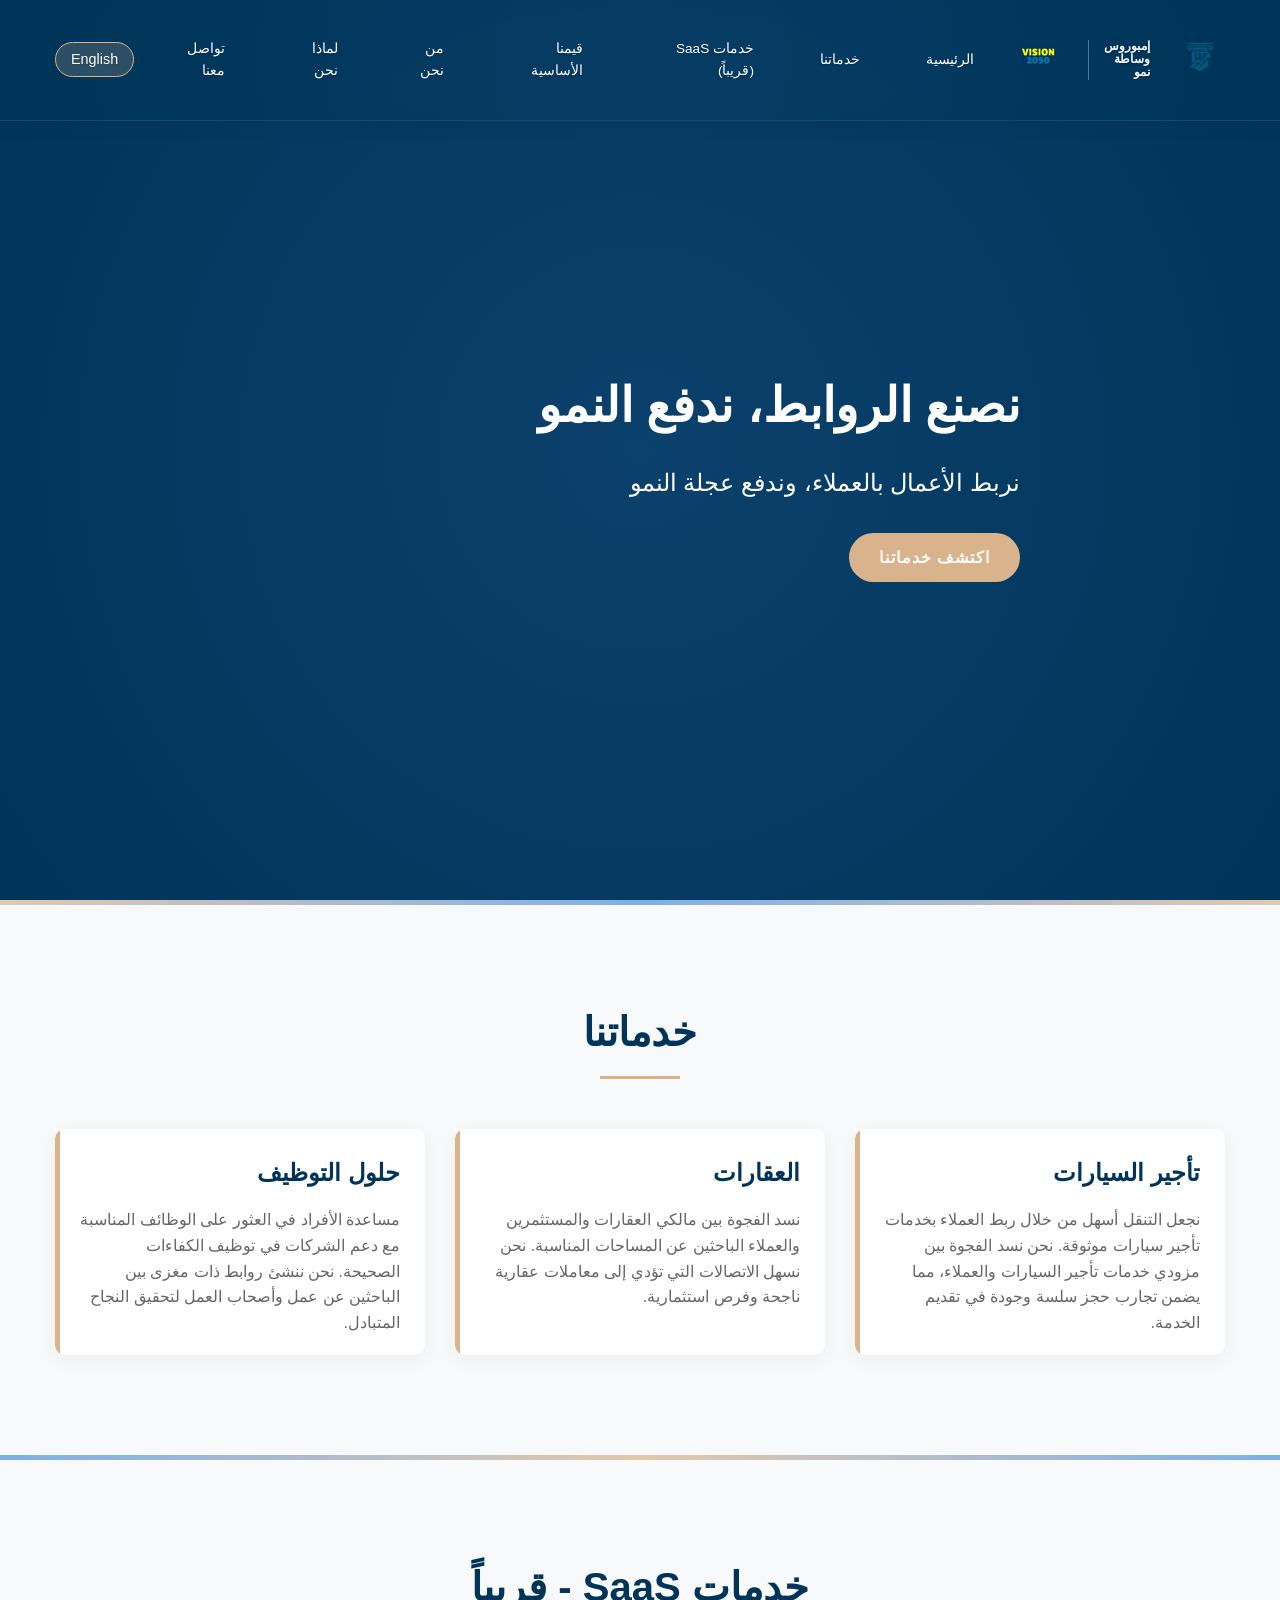
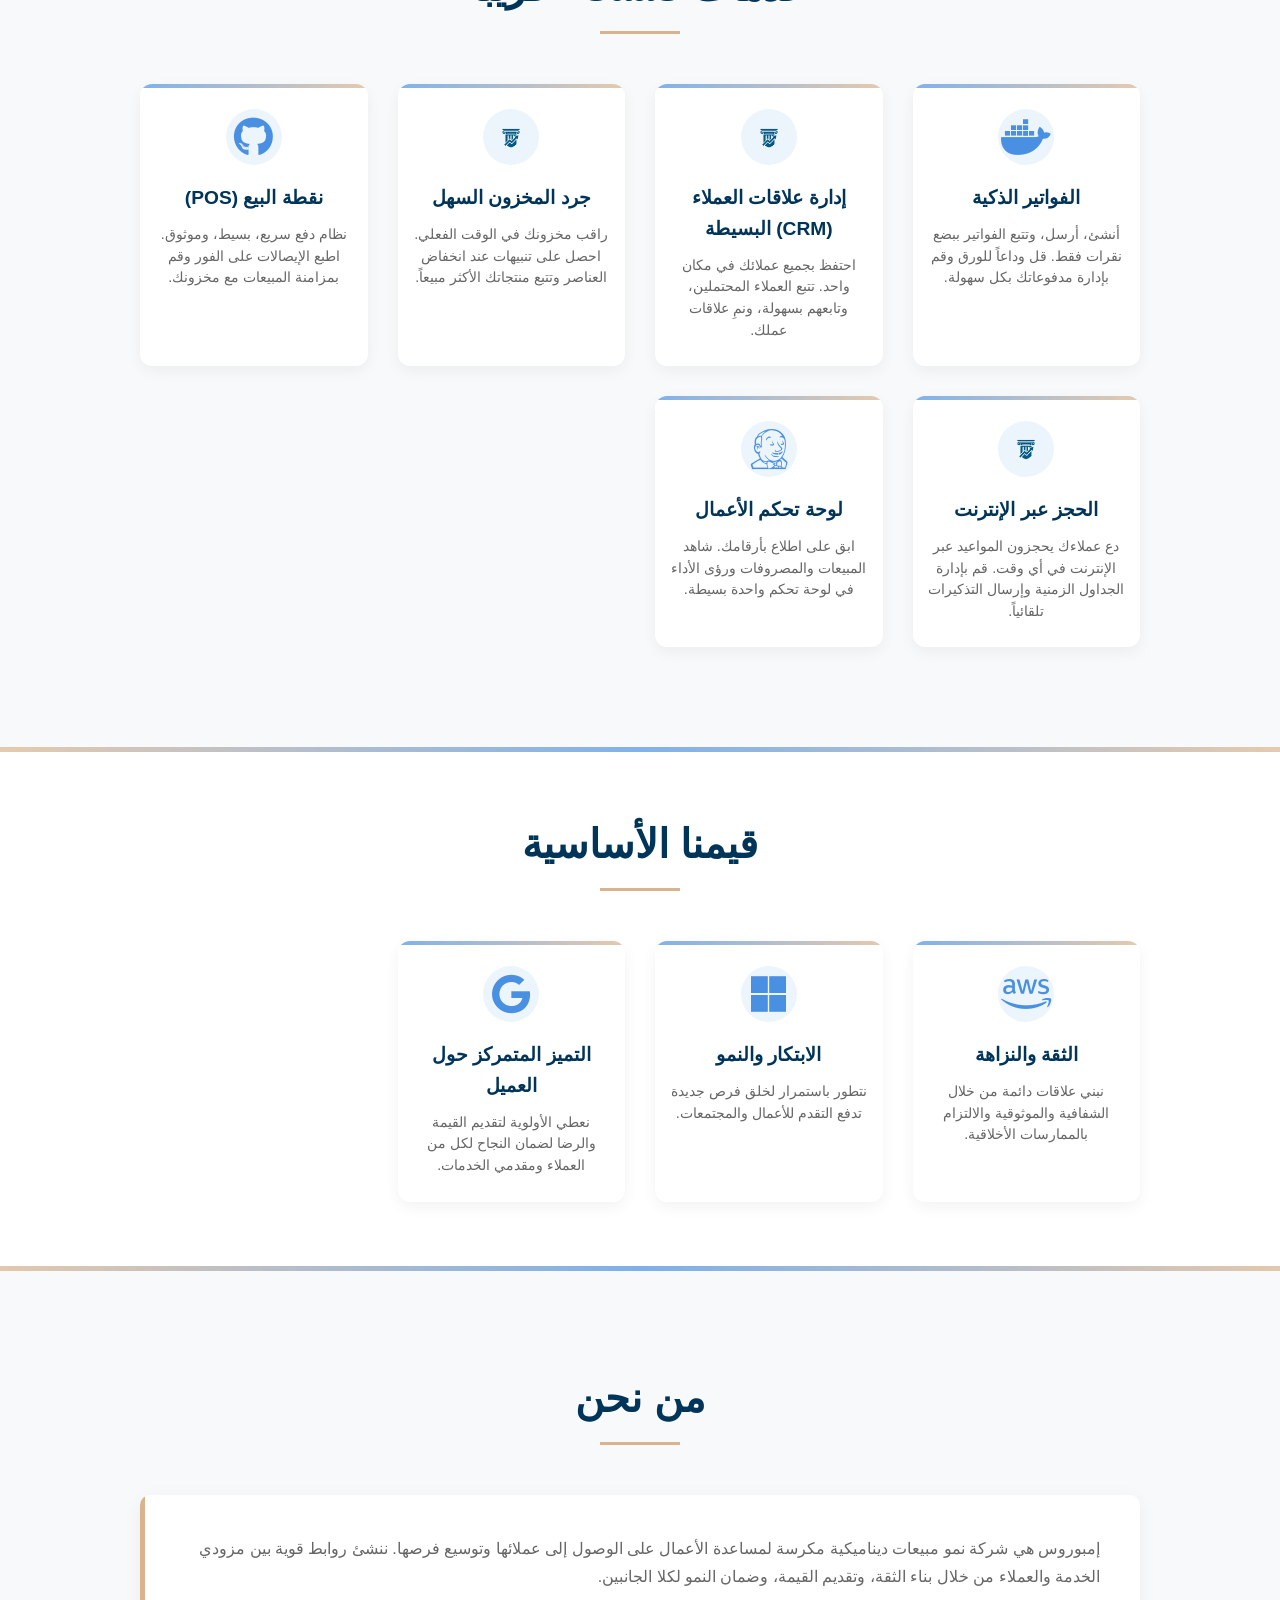
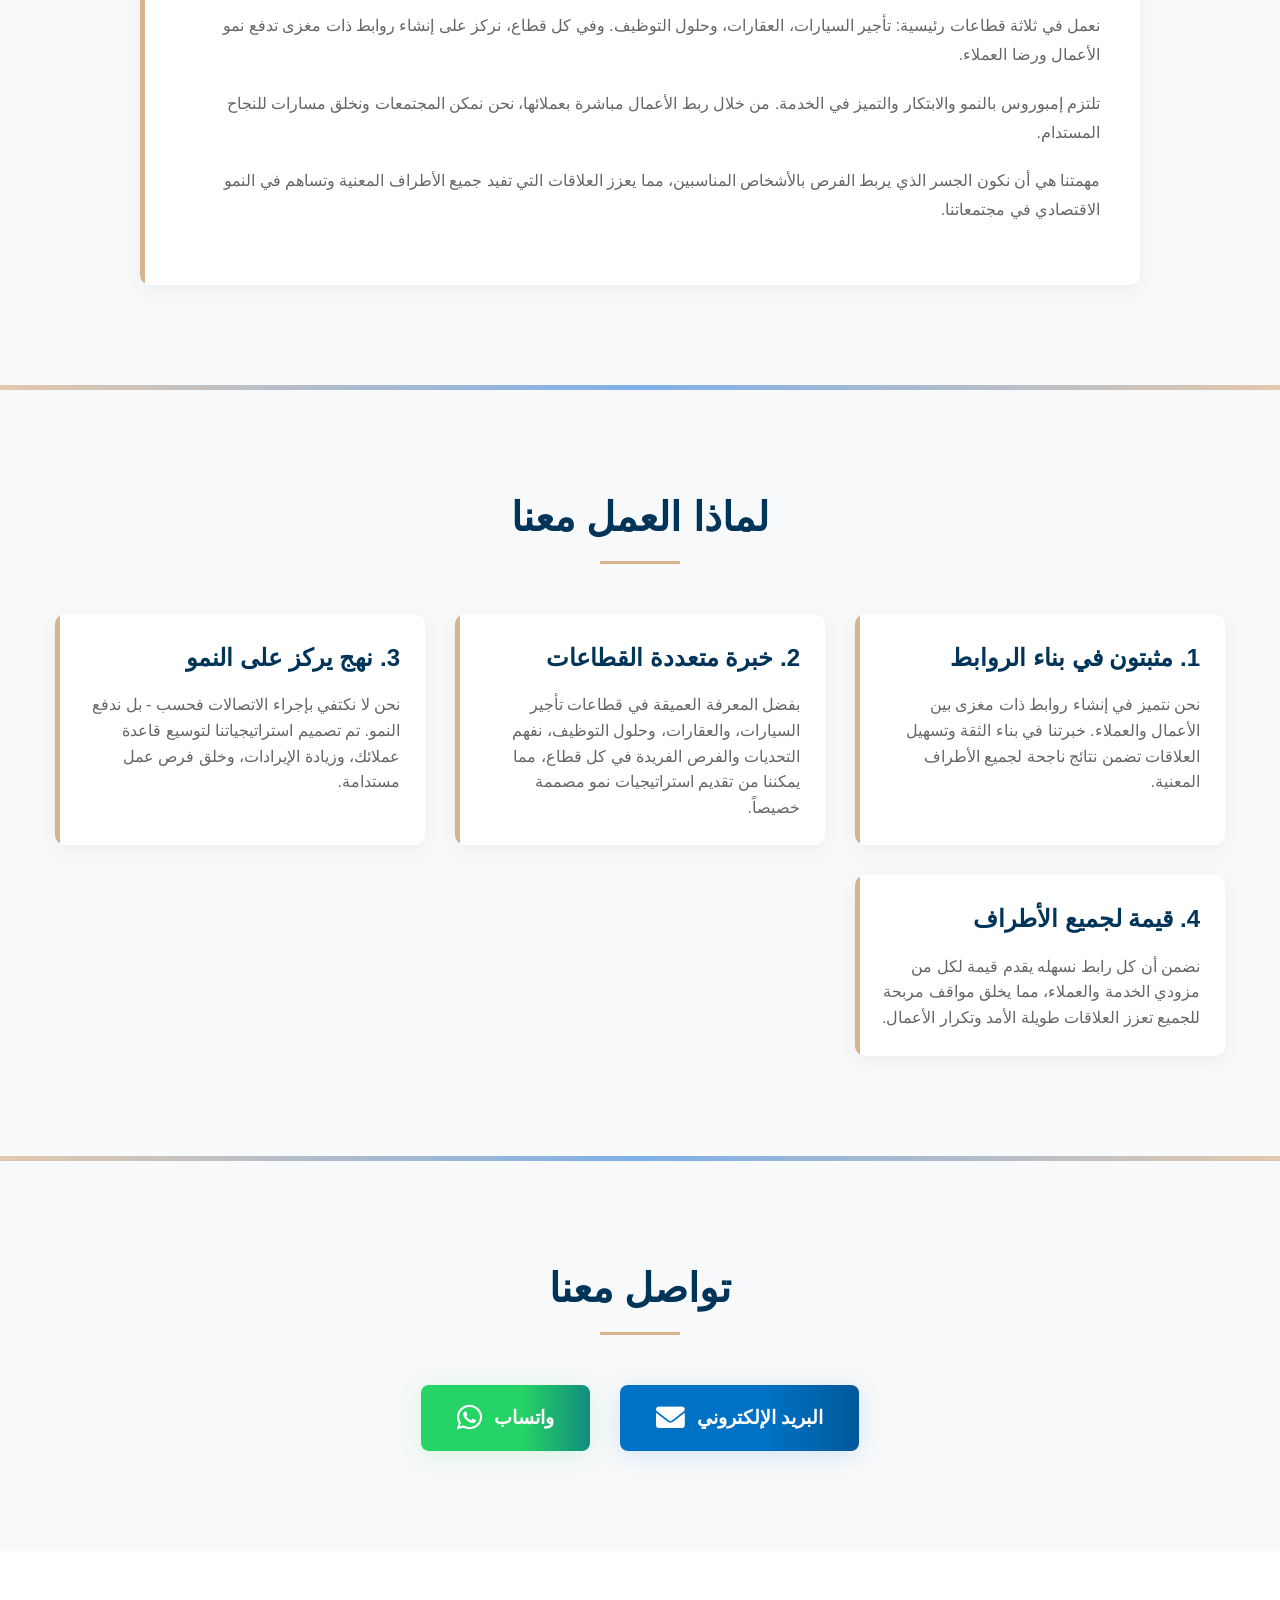
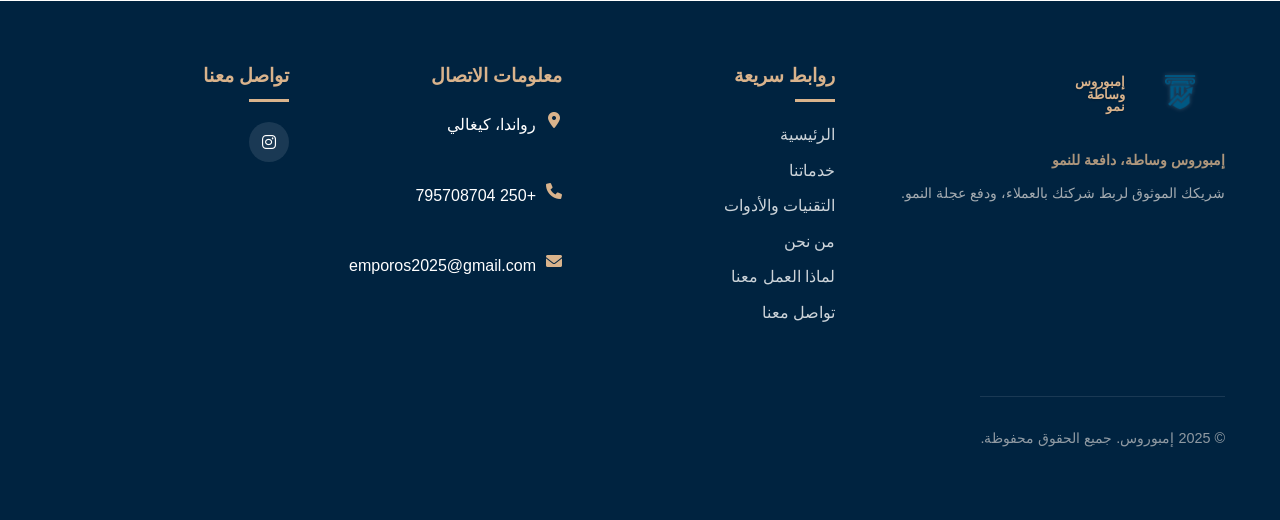
==== commit 3d94577c: "index.html" ====
--- a/ar/index.html
+++ b/ar/index.html
@@ -1,29 +1,62 @@
 <!DOCTYPE html>
 <html lang="ar" dir="rtl">
 <head>
+    
+    <link rel="icon" type="image/png" href="../images/Emporos-logo1.png">
+
     <meta charset="UTF-8">
-    <link rel="icon" type="image/png" href="../images/logo4.png">
     <meta name="viewport" content="width=device-width, initial-scale=1.0">
-    <title>Lunixa Cloud Solutions</title>
+    <title>إمبوروس</title>
     <link rel="stylesheet" href="../css/styles.css">
     <link rel="stylesheet" href="../css/technologies.css">
     <link rel="stylesheet" href="../css/responsive.css">
-    <!-- <link rel="stylesheet" href="../css/lcs-loading.css"> -->
     <link rel="stylesheet" href="https://cdnjs.cloudflare.com/ajax/libs/font-awesome/6.0.0-beta3/css/all.min.css">
-    <!-- Add Google Fonts for Arabic support -->
-    <link href="https://fonts.googleapis.com/css2?family=Cairo:wght@400;500;600;700&display=swap" rel="stylesheet">
     <script>
         // Check for language switch flag before loading any scripts
         if (sessionStorage.getItem('language-switch') === 'true') {
             document.documentElement.style.visibility = 'visible';
             sessionStorage.removeItem('language-switch');
         }
+
+        // Add additional circles and floating effect
+        function startSmoothFloat() {
+            const cloud = document.getElementById('cloud-img');
+            const koth = document.getElementById('koth-img');
+            if (!cloud || !koth) return;
+            let start = null;
+            const cloudBaseOffset = -60; 
+            const kothBaseOffset = -75; 
+            function animate(ts) {
+                if (!start) start = ts;
+                const elapsed = (ts - start) / 1000;
+                const cloudY = Math.sin(elapsed * 2 * Math.PI / 3.5) * 5;
+                cloud.style.transform = `translateX(-50%) translateY(${cloudBaseOffset + cloudY}px)`;
+                const kothY = Math.sin((elapsed + 0.5) * 2 * Math.PI / 4.5) * 2;
+                koth.style.transform = `translateX(-50%) translateY(${kothBaseOffset + kothY}px)`;
+                requestAnimationFrame(animate);
+            }
+            requestAnimationFrame(animate);
+        }
+        document.addEventListener('DOMContentLoaded', function() {
+            // Note: Removed the floating animation call since the elements it targets (cloud-img, koth-img) 
+            // were not included in the main body content you provided.
+            // startSmoothFloat(); 
+
+            // Loop the animation forever (overlay always visible)
+            // Note: Assuming 'scs-loading-overlay' is defined in styles.css and we want it hidden
+            const loadingOverlay = document.getElementById('scs-loading-overlay');
+            if (loadingOverlay) {
+                loadingOverlay.style.display = 'none'; 
+            }
+        });
+    
     </script>
     <style>
-        /* Arabic-specific styles */
+        /* Arabic-specific styles: RTL changes */
         body {
-            font-family: 'Cairo', 'Segoe UI', Tahoma, Geneva, Verdana, sans-serif;
-            text-align: right;
+            /* Using a common Arabic font */
+            font-family: 'Almarai', 'Segoe UI', Tahoma, Geneva, Verdana, sans-serif; 
+            text-align: right; /* Align text to the right for RTL */
         }
         /* Spinner for image loading */
         .img-wrapper {
@@ -56,6 +89,75 @@
         .img-loaded + .img-spinner {
             display: none !important;
         }
+        .language-selector {
+            margin-right: 20px; /* Change margin-left to margin-right for RTL */
+            margin-left: 0;
+        }
+        nav ul {
+            display: flex;
+            flex-direction: row;
+            gap: 8px;
+            justify-content: center;
+            align-items: center;
+            list-style: none;
+            padding: 0;
+            margin: 0;
+        }
+        nav ul li {
+            display: inline-block;
+        }
+        nav ul li a {
+            font-size: 0.85em !important;
+            padding: 8px 14px !important;
+            display: inline-block;
+        }
+        .providers-grid {
+            display: grid;
+            grid-template-columns: repeat(auto-fit, minmax(220px, 1fr));
+            gap: 32px;
+            margin-top: 32px;
+        }
+        .provider-card {
+            background: #fff;
+            border-radius: 16px;
+            box-shadow: 0 4px 24px rgba(0,0,0,0.07);
+            padding: 32px 24px 24px 24px;
+            text-align: center;
+            transition: transform 0.2s, box-shadow 0.2s;
+            display: flex;
+            flex-direction: column;
+            align-items: center;
+            min-height: 260px;
+        }
+        .provider-card:hover {
+            transform: translateY(-6px) scale(1.03);
+            box-shadow: 0 8px 32px rgba(0,0,0,0.13);
+        }
+        .provider-icon-wrapper {
+            width: 56px;
+            height: 56px;
+            display: flex;
+            align-items: center;
+            justify-content: center;
+            margin-bottom: 18px;
+            font-size: 2.7em;
+            color: #0072C6;
+        }
+        .provider-img {
+            width: 48px;
+            height: 48px;
+            object-fit: contain;
+        }
+        .provider-name {
+            font-size: 1.2em;
+            font-weight: 600;
+            margin-bottom: 8px;
+            color: #222;
+        }
+        .provider-description {
+            font-size: 1em;
+            color: #555;
+        }
         /* Center tech images in Technologies & Tools section */
         .tech-icon-wrapper {
             width: 56px;
@@ -72,91 +174,74 @@
             max-height: 48px;
             object-fit: contain;
         }
-        nav ul {
-        display: flex;
-        flex-direction: row;
-        gap: 8px;
-        justify-content: center;
-        align-items: center;
-        list-style: none;
-        padding: 0;
-        margin: 0;
-    }
-    nav ul li {
-        display: inline-block;
-    }
-    nav ul li a {
-        font-size: 0.85em !important;
-        padding: 8px 14px !important;
-        display: inline-block;
-    }
     </style>
 </head>
 <body>
     <header>
         <div class="container">
             <div class="logo-container" id="logo-container" style="cursor:pointer;">
-                <img src="../images/logo2.png" alt="لونيكسا كلاود سوليوشنز" class="logo-img">
+                <img src="../images/Emporos-logo1.png" alt="شعار إمبوروس لحلول السحابة" class="logo-img">
                 <div class="header-content">
                     <div class="company-names">
-                        <div class="company-name">
-                            <span>لونيكسا</span>
-                            <span>للحلول</span>
-                            <span>السحابية</span>
+                        <div class="company-name" style="display:none;"> 
+                            <span>Emporos</span>
+                            <span>Driving</span>
+                            <span>Growth</span>
                         </div>
-                        <div class="company-name english">
-                            <span>Lunixa</span>
-                            <span>Cloud</span>
-                            <span>Solutions</span>
+                        <div class="company-name arabic">
+                            <span>إمبوروس</span>
+                            <span>وساطة</span>
+                            <span>نمو</span>
                         </div>
                     </div>
                 </div>
                 <div class="vertical-divider"></div>
-                <img src="../images/vision2030-w.svg" alt="رؤية 2030" class="vision2030">
+                <img src="../images/Rwanda-vision.png" alt="رؤية 2030" class="vision2030">
             </div>
             <nav>
                 <ul>
                     <li><a href="#hero" class="home-link">الرئيسية</a></li>
-                    <li><a href="#services">الخدمات</a></li>
-                    <li><a href="#technologies">التقنيات والأدوات</a></li>
-                    <li><a href="#cloud-providers">مزودو السحابة</a></li>
+                    <li><a href="#services">خدماتنا</a></li>
+                    <li><a href="#technologies">خدمات SaaS (قريباً)</a></li>
+                    <li><a href="#cloud-providers">قيمنا الأساسية</a></li>
                     <li><a href="#who-we-are">من نحن</a></li>
                     <li><a href="#why-work-with-us">لماذا نحن</a></li>
                     <li><a href="#contact">تواصل معنا</a></li>
                 </ul>
             </nav>
             <div class="language-selector">
-                <a href="/en" class="language-switcher language-link">English</a>
-            </div>
-            <!-- Removed mobile menu toggle (three dashes/hamburger icon) -->
+                <a href="/index.html" class="language-switcher language-link lang-switcher-en">English</a>
+            </div>
+            <div class="menu-toggle">
+                <i class="fas fa-bars"></i>
+            </div>
         </div>
     </header>
-
+    
     <section id="hero">
         <div class="container">
-            <div class="hero-content">
-                <h1>خليها على السحابة</h1>
-                <p>تحويل الأعمال من خلال حلول سحابية مبتكرة</p>
-                <a href="#services" class="btn">استكشف خدماتنا</a>
+            <div class="hero-content" style="text-align:right;">
+                <h1>نصنع الروابط، ندفع النمو</h1>
+                <p>نربط الأعمال بالعملاء، وندفع عجلة النمو</p>
+                <a href="#services" class="btn">اكتشف خدماتنا</a>
             </div>
         </div>
     </section>
-
     <section id="services">
         <div class="container">
             <h2>خدماتنا</h2>
             <div class="services-grid">
-                <div class="service-card">
+                <div class="service-card" style="text-align:right;">
                     <h3>تأجير السيارات</h3>
-                    <p>نجعل التنقل أسهل من خلال ربط العملاء بخدمات تأجير السيارات الموثوقة. نحن نسد الفجوة بين مقدمي خدمات تأجير السيارات والعملاء، مما يضمن تجارب حجز سلسة وتقديم خدمة عالية الجودة.</p>
-                </div>
-                <div class="service-card">
+                    <p>نجعل التنقل أسهل من خلال ربط العملاء بخدمات تأجير سيارات موثوقة. نحن نسد الفجوة بين مزودي خدمات تأجير السيارات والعملاء، مما يضمن تجارب حجز سلسة وجودة في تقديم الخدمة.</p>
+                </div>
+                <div class="service-card" style="text-align:right;">
                     <h3>العقارات</h3>
-                    <p>سد الفجوة بين مالكي العقارات والمستثمرين والعملاء الذين يبحثون عن المساحات المناسبة. نحن نسهل الاتصالات التي تؤدي إلى معاملات عقارية ناجحة وفرص استثمارية.</p>
-                </div>
-                <div class="service-card">
+                    <p>نسد الفجوة بين مالكي العقارات والمستثمرين والعملاء الباحثين عن المساحات المناسبة. نحن نسهل الاتصالات التي تؤدي إلى معاملات عقارية ناجحة وفرص استثمارية.</p>
+                </div>
+                <div class="service-card" style="text-align:right;">
                     <h3>حلول التوظيف</h3>
-                    <p>مساعدة الأفراد في العثور على الوظائف المناسبة مع دعم الشركات في توظيف المواهب المناسبة. نحن ننشئ اتصالات هادفة بين الباحثين عن عمل وأصحاب العمل من أجل النجاح المتبادل.</p>
+                    <p>مساعدة الأفراد في العثور على الوظائف المناسبة مع دعم الشركات في توظيف الكفاءات الصحيحة. نحن ننشئ روابط ذات مغزى بين الباحثين عن عمل وأصحاب العمل لتحقيق النجاح المتبادل.</p>
                 </div>
             </div>
         </div>
@@ -164,56 +249,49 @@
 
     <section id="technologies">
         <div class="container">
-            <h2>التقنيات والأدوات التي نعمل بها</h2>
+            <h2>خدمات SaaS - قريباً</h2>
             <div class="tech-grid">
-                <div class="tech-card">
+                <div class="tech-card" style="text-align:center;">
                     <div class="tech-icon-wrapper">
                         <i class="fab fa-docker"></i>
                     </div>
-                    <h3 class="tech-name">Docker</h3>
-                    <p class="tech-description">منصة حاويات تتيح تشغيل التطبيقات بشكل متسق عبر البيئات المختلفة.</p>
-                </div>
-                <div class="tech-card">
-                    <div class="tech-icon-wrapper">
-                        <img src="../images/ansible.png" alt="Ansible" class="tech-img">
-                    </div>
-                    <h3 class="tech-name">Ansible</h3>
-                    <p class="tech-description">أداة أتمتة لإدارة التهيئة ونشر التطبيقات وتنفيذ المهام تلقائيًا.</p>
-                </div>
-                <div class="tech-card">
-                    <div class="tech-icon-wrapper">
-                        <img src="../images/terraform.png" alt="Terraform" class="tech-img">
-                    </div>
-                    <h3 class="tech-name">Terraform</h3>
-                    <p class="tech-description">أداة بنية تحتية كرمز لبناء وتغيير وإدارة البنية التحتية بأمان وكفاءة.</p>
-                </div>
-                <div class="tech-card">
+                    <h3 class="tech-name">الفواتير الذكية</h3>
+                    <p class="tech-description">أنشئ، أرسل، وتتبع الفواتير ببضع نقرات فقط. قل وداعاً للورق وقم بإدارة مدفوعاتك بكل سهولة.</p>
+                </div>
+                <div class="tech-card" style="text-align:center;">
+                    <div class="tech-icon-wrapper">
+                        <img src="../images/Emporos-logo1.png" alt="Ansible" class="tech-img">
+                    </div>
+                    <h3 class="tech-name">إدارة علاقات العملاء (CRM) البسيطة</h3>
+                    <p class="tech-description">احتفظ بجميع عملائك في مكان واحد. تتبع العملاء المحتملين، وتابعهم بسهولة، ونمِ علاقات عملك.</p>
+                </div>
+                <div class="tech-card" style="text-align:center;">
+                    <div class="tech-icon-wrapper">
+                        <img src="../images/Emporos-logo1.png" alt="Terraform" class="tech-img">
+                    </div>
+                    <h3 class="tech-name">جرد المخزون السهل</h3>
+                    <p class="tech-description">راقب مخزونك في الوقت الفعلي. احصل على تنبيهات عند انخفاض العناصر وتتبع منتجاتك الأكثر مبيعاً.</p>
+                </div>
+                <div class="tech-card" style="text-align:center;">
                     <div class="tech-icon-wrapper">
                         <i class="fab fa-github"></i>
                     </div>
-                    <h3 class="tech-name">Git & GitHub</h3>
-                    <p class="tech-description">منصة لإدارة الإصدارات والتعاون في مشاريع تطوير البرمجيات.</p>
-                </div>
-                <div class="tech-card">
-                    <div class="tech-icon-wrapper">
-                        <img src="../images/kubernetes.png" alt="Kubernetes" class="tech-img">
-                    </div>
-                    <h3 class="tech-name">Kubernetes</h3>
-                    <p class="tech-description">نظام مفتوح المصدر لأتمتة نشر وإدارة التطبيقات الحاوية.</p>
-                </div>
-                <div class="tech-card">
+                    <h3 class="tech-name">نقطة البيع (POS)</h3>
+                    <p class="tech-description">نظام دفع سريع، بسيط، وموثوق. اطبع الإيصالات على الفور وقم بمزامنة المبيعات مع مخزونك.</p>
+                </div>
+                <div class="tech-card" style="text-align:center;">
+                    <div class="tech-icon-wrapper">
+                        <img src="../images/Emporos-logo1.png" alt="Kubernetes" class="tech-img">
+                    </div>
+                    <h3 class="tech-name">الحجز عبر الإنترنت</h3>
+                    <p class="tech-description">دع عملاءك يحجزون المواعيد عبر الإنترنت في أي وقت. قم بإدارة الجداول الزمنية وإرسال التذكيرات تلقائياً.</p>
+                </div>
+                <div class="tech-card" style="text-align:center;">
                     <div class="tech-icon-wrapper">
                         <i class="fab fa-jenkins"></i>
                     </div>
-                    <h3 class="tech-name">Jenkins</h3>
-                    <p class="tech-description">خادم أتمتة لبناء واختبار ونشر البرمجيات بشكل مستمر.</p>
-                </div>
-                <div class="tech-card">
-                    <div class="tech-icon-wrapper">
-                        <i class="fab fa-github"></i>
-                    </div>
-                    <h3 class="tech-name">GitHub Actions</h3>
-                    <p class="tech-description">أداة أتمتة سير العمل CI/CD مدمجة في GitHub لتسهيل عمليات البناء والاختبار والنشر.</p>
+                    <h3 class="tech-name">لوحة تحكم الأعمال</h3>
+                    <p class="tech-description">ابق على اطلاع بأرقامك. شاهد المبيعات والمصروفات ورؤى الأداء في لوحة تحكم واحدة بسيطة.</p>
                 </div>
             </div>
         </div>
@@ -221,94 +299,87 @@
     <div class="section-divider"></div>
     <section id="cloud-providers">
         <div class="container">
-            <h2 class="section-title">مزودو الخدمات السحابية الذين نعمل معهم</h2>
+            <h2 class="section-title">قيمنا الأساسية</h2>
             <div class="tech-grid">
-                <div class="tech-card">
+                <div class="tech-card" style="text-align:center;">
                     <div class="tech-icon-wrapper">
                         <i class="fab fa-aws"></i>
                     </div>
-                    <h3 class="tech-name">AWS</h3>
-                    <p class="tech-description">منصة سحابية رائدة تقدم أكثر من 200 خدمة كاملة من مراكز بيانات عالمية.</p>
-                </div>
-                <div class="tech-card">
+                    <h3 class="tech-name">الثقة والنزاهة</h3>
+                    <p class="tech-description">نبني علاقات دائمة من خلال الشفافية والموثوقية والالتزام بالممارسات الأخلاقية.</p>
+                </div>
+                <div class="tech-card" style="text-align:center;">
                     <div class="tech-icon-wrapper">
                         <i class="fab fa-microsoft"></i>
                     </div>
-                    <h3 class="tech-name">Azure</h3>
-                    <p class="tech-description">خدمة الحوسبة السحابية من مايكروسوفت لبناء واختبار ونشر وإدارة التطبيقات.</p>
-                </div>
-                <div class="tech-card">
+                    <h3 class="tech-name">الابتكار والنمو</h3>
+                    <p class="tech-description">نتطور باستمرار لخلق فرص جديدة تدفع التقدم للأعمال والمجتمعات.</p>
+                </div>
+                <div class="tech-card" style="text-align:center;">
                     <div class="tech-icon-wrapper">
                         <i class="fab fa-google"></i>
                     </div>
-                    <h3 class="tech-name">Google Cloud</h3>
-                    <p class="tech-description">مجموعة من خدمات الحوسبة السحابية تعمل على نفس البنية التحتية التي تستخدمها Google داخليًا.</p>
-                </div>
-                <div class="tech-card">
-                    <div class="tech-icon-wrapper">
-                        <img src="../images/alibaba.png" alt="Alibaba Cloud" class="tech-img">
-                    </div>
-                    <h3 class="tech-name">Alibaba Cloud</h3>
-                    <p class="tech-description">مجموعة شاملة من خدمات الحوسبة السحابية العالمية لدعم أعمالك.</p>
+                    <h3 class="tech-name">التميز المتمركز حول العميل</h3>
+                    <p class="tech-description">نعطي الأولوية لتقديم القيمة والرضا لضمان النجاح لكل من العملاء ومقدمي الخدمات.</p>
                 </div>
             </div>
         </div>
     </section>
-
+    
     <section id="who-we-are">
         <div class="container">
             <h2>من نحن</h2>
-            <div class="who-we-are-content">
-                <p>إمبوروس هي شركة نمو مبيعات ديناميكية مكرسة لمساعدة الشركات في الوصول إلى عملائها وتوسيع فرصها. نحن ننشئ روابط قوية بين مقدمي الخدمات والعملاء من خلال بناء الثقة وتقديم القيمة وضمان النمو للجانبين.</p>
-                <p>نحن نعمل في ثلاثة قطاعات رئيسية: تأجير السيارات، والعقارات، وحلول التوظيف. في كل قطاع، نركز على إنشاء اتصالات هادفة تدفع نمو الأعمال ورضا العملاء.</p>
-                <p>إمبوروس ملتزمة بالنمو والابتكار والتميز في الخدمة. من خلال ربط الشركات مباشرة بعملائها، نحن نمكّن المجتمعات وننشئ مسارات للنجاح المستدام.</p>
-                <p>مهمتنا هي أن نكون الجسر الذي يربط الفرص بالأشخاص المناسبين، وتعزيز العلاقات التي تفيد جميع الأطراف المعنية وتساهم في النمو الاقتصادي في مجتمعاتنا.</p>
+            <div class="who-we-are-content" style="text-align:right;">
+                <p>إمبوروس هي شركة نمو مبيعات ديناميكية مكرسة لمساعدة الأعمال على الوصول إلى عملائها وتوسيع فرصها. ننشئ روابط قوية بين مزودي الخدمة والعملاء من خلال بناء الثقة، وتقديم القيمة، وضمان النمو لكلا الجانبين.</p>
+                <p>نعمل في ثلاثة قطاعات رئيسية: تأجير السيارات، العقارات، وحلول التوظيف. وفي كل قطاع، نركز على إنشاء روابط ذات مغزى تدفع نمو الأعمال ورضا العملاء.</p>
+                <p>تلتزم إمبوروس بالنمو والابتكار والتميز في الخدمة. من خلال ربط الأعمال مباشرة بعملائها، نحن نمكن المجتمعات ونخلق مسارات للنجاح المستدام.</p>
+                <p>مهمتنا هي أن نكون الجسر الذي يربط الفرص بالأشخاص المناسبين، مما يعزز العلاقات التي تفيد جميع الأطراف المعنية وتساهم في النمو الاقتصادي في مجتمعاتنا.</p>
             </div>
         </div>
     </section>
 
-
-    <section id="why-work-with-us">
-  <div class="container">
-    <h2>لماذا تعمل معنا</h2>
-    <div class="why-grid">
-      <div class="why-card">
-        <h3>1. بناء اتصالات مثبتة</h3>
-        <p>
-          نحن نتفوق في إنشاء اتصالات هادفة بين الشركات والعملاء. خبرتنا في بناء الثقة وتسهيل العلاقات تضمن نتائج ناجحة لجميع الأطراف المعنية.
-        </p>
-      </div>
-      <div class="why-card">
-        <h3>2. خبرة متعددة القطاعات</h3>
-        <p>
-          مع معرفة عميقة في تأجير السيارات والعقارات وحلول التوظيف، نحن نفهم التحديات والفرص الفريدة في كل قطاع، مما يمكننا من تقديم استراتيجيات نمو مخصصة.
-        </p>
-      </div>
-      <div class="why-card">
-        <h3>3. نهج مركز على النمو</h3>
-        <p>
-          نحن لا نكتفي بإنشاء الاتصالات – بل ندفع النمو. استراتيجياتنا مصممة لتوسيع قاعدة عملائك وزيادة الإيرادات وخلق فرص عمل مستدامة.
-        </p>
-      </div>
-      <div class="why-card">
-        <h3>4. قيمة لجميع الأطراف</h3>
-        <p>
-          نحن نضمن أن كل اتصال نسهله يقدم قيمة لمقدمي الخدمات والعملاء على حد سواء، مما يخلق مواقف مربحة للجميع تعزز العلاقات طويلة المدى والأعمال المتكررة.
-        </p>
-      </div>
+    
+<section id="why-work-with-us">
+    <div class="container">
+        <h2>لماذا العمل معنا</h2>
+        <div class="why-grid">
+            <div class="why-card" style="text-align:right;">
+                <h3>1. مثبتون في بناء الروابط</h3>
+                <p>
+                    نحن نتميز في إنشاء روابط ذات مغزى بين الأعمال والعملاء. خبرتنا في بناء الثقة وتسهيل العلاقات تضمن نتائج ناجحة لجميع الأطراف المعنية.
+                </p>
+            </div>
+            <div class="why-card" style="text-align:right;">
+                <h3>2. خبرة متعددة القطاعات</h3>
+                <p>
+                    بفضل المعرفة العميقة في قطاعات تأجير السيارات، والعقارات، وحلول التوظيف، نفهم التحديات والفرص الفريدة في كل قطاع، مما يمكننا من تقديم استراتيجيات نمو مصممة خصيصاً.
+                </p>
+            </div>
+            <div class="why-card" style="text-align:right;">
+                <h3>3. نهج يركز على النمو</h3>
+                <p>
+                    نحن لا نكتفي بإجراء الاتصالات فحسب - بل ندفع النمو. تم تصميم استراتيجياتنا لتوسيع قاعدة عملائك، وزيادة الإيرادات، وخلق فرص عمل مستدامة.
+                </p>
+            </div>
+            <div class="why-card" style="text-align:right;">
+                <h3>4. قيمة لجميع الأطراف</h3>
+                <p>
+                    نضمن أن كل رابط نسهله يقدم قيمة لكل من مزودي الخدمة والعملاء، مما يخلق مواقف مربحة للجميع تعزز العلاقات طويلة الأمد وتكرار الأعمال.
+                </p>
+            </div>
+        </div>
     </div>
-  </div>
 </section>
 
     <section id="contact">
         <div class="container">
             <h2>تواصل معنا</h2>
-            <div class="contact-buttons" style="display: flex; justify-content: center; gap: 30px; margin-top: 40px;">
-                <a href="https://wa.me/966581061426" target="_blank" class="contact-btn whatsapp-btn external-link" rel="noopener noreferrer" style="display: flex; align-items: center; gap: 12px; padding: 18px 36px; border-radius: 8px; background: linear-gradient(90deg, #25D366 60%, #128C7E 100%); color: #fff; font-size: 1.2rem; font-weight: 600; box-shadow: 0 4px 24px rgba(37,211,102,0.15); transition: transform 0.2s, box-shadow 0.2s; animation: float 2.5s infinite; text-decoration: none;">
+            <div class="contact-buttons" style="display: flex; justify-content: center; gap: 30px; margin-top: 40px; direction: ltr;"> <a href="https://wa.me/971525834426" target="_blank" class="contact-btn whatsapp-btn external-link" rel="noopener noreferrer" style="display: flex; align-items: center; gap: 12px; padding: 18px 36px; border-radius: 8px; background: linear-gradient(90deg, #25D366 60%, #128C7E 100%); color: #fff; font-size: 1.2rem; font-weight: 600; box-shadow: 0 4px 24px rgba(37,211,102,0.15); transition: transform 0.2s, box-shadow 0.2s; animation: float 2.5s infinite; text-decoration: none;">
                     <i class="fab fa-whatsapp" style="font-size: 1.5em;"></i>
                     واتساب
                 </a>
-                <a href="mailto:team@lunixa.sa" target="_blank" class="contact-btn email-btn external-link" rel="noopener noreferrer" style="display: flex; align-items: center; gap: 12px; padding: 18px 36px; border-radius: 8px; background: linear-gradient(90deg, #0072C6 60%, #005999 100%); color: #fff; font-size: 1.2rem; font-weight: 600; box-shadow: 0 4px 24px rgba(0,114,198,0.15); transition: transform 0.2s, box-shadow 0.2s; animation: float 2.5s 0.5s infinite; text-decoration: none;">
+                <a href="mailto:emporos2025@gmail.com
+" target="_blank" class="contact-btn email-btn external-link" rel="noopener noreferrer" style="display: flex; align-items: center; gap: 12px; padding: 18px 36px; border-radius: 8px; background: linear-gradient(90deg, #0072C6 60%, #005999 100%); color: #fff; font-size: 1.2rem; font-weight: 600; box-shadow: 0 4px 24px rgba(0,114,198,0.15); transition: transform 0.2s, box-shadow 0.2s; animation: float 2.5s 0.5s infinite; text-decoration: none;">
                     <i class="fas fa-envelope" style="font-size: 1.5em;"></i>
                     البريد الإلكتروني
                 </a>
@@ -318,66 +389,136 @@
 
     <footer>
         <div class="container">
-            <div class="footer-content">
+            <div class="footer-content" style="text-align:right;">
                 <div class="footer-logo">
                     <div class="logo-container footer-logo-container">
-                        <img src="../images/logo2.png" alt="LCS Logo" class="logo-img">
+                        <img src="../images/Emporos-logo1.png" alt="شعار إمبوروس" class="logo-img">
                         <div class="header-content">
                             <div class="company-names">
                                 <div class="company-name arabic">
-                                    <span>لونيكسا</span>
-                                    <span>للحلول</span>
-                                    <span>السحابية</span>
+                                    <span>إمبوروس</span>
+                                    <span>وساطة</span>
+                                    <span>نمو</span>
                                 </div>
-                                <div class="company-name">
-                                    <span>Lunixa</span>
-                                    <span>Cloud</span>
-                                    <span>Solutions</span>
-                                </div>
+                                
                             </div>
                         </div>
                     </div>
-                    <p class="tagline">حافظ على سحابتك مع LCS</p>
-                    <p class="footer-description">شريكك الموثوق للحلول السحابية المبتكرة في الرياض، المملكة العربية السعودية وخارجها.</p>
+                    <p class="tagline">إمبوروس وساطة، دافعة للنمو</p>
+                    <p class="footer-description">شريكك الموثوق لربط شركتك بالعملاء، ودفع عجلة النمو.</p>
                 </div>
                 <div class="footer-links">
                     <h3>روابط سريعة</h3>
                     <ul>
                         <li><a href="#hero">الرئيسية</a></li>
-                        <li><a href="#services">الخدمات</a></li>
+                        <li><a href="#services">خدماتنا</a></li>
                         <li><a href="#technologies">التقنيات والأدوات</a></li>
-                        <li><a href="#cloud-providers">مزودو السحابة</a></li>
                         <li><a href="#who-we-are">من نحن</a></li>
-                        <li><a href="#why-work-with-us">لماذا نحن</a></li>
+                        <li><a href="#why-work-with-us">لماذا العمل معنا</a></li>
                         <li><a href="#contact">تواصل معنا</a></li>
                     </ul>
                 </div>
                 <div class="footer-contact">
                     <h3>معلومات الاتصال</h3>
                     <ul class="contact-info">
-                        <li><i class="fas fa-map-marker-alt"></i> الرياض، المملكة العربية السعودية</li>
-                        <li><i class="fas fa-phone"></i> ٠٥٨١٠٦١٤٢٦ </li>
-                        <li><i class="fas fa-envelope"></i> team@lunixa.sa </li>
+                        <li><i class="fas fa-map-marker-alt"></i> رواندا، كيغالي</li>
+                        <li><i class="fas fa-phone"></i> +250 795708704 </li>
+                        <li><i class="fas fa-envelope"></i> emporos2025@gmail.com </li>
                     </ul>
                 </div>
                 <div class="footer-social">
                     <h3>تواصل معنا</h3>
-                    <div class="social-icons">
-                        <a href="https://www.linkedin.com/company/lunixacloud" aria-label="LinkedIn" target="_blank" rel="noopener noreferrer" class="external-link"><i class="fab fa-linkedin"></i></a>
-                        <a href="https://x.com/lunixacloud" aria-label="X (Twitter)" target="_blank" rel="noopener noreferrer" class="external-link"><i class="fab fa-x"></i></a>
-                        <a href="https://www.instagram.com/lunixacloud/" aria-label="Instagram" target="_blank" rel="noopener noreferrer" class="external-link"><i class="fab fa-instagram"></i></a>
-                    </div>
-                </div>
+                    <div class="footer-social">
+                        <div class="social-icons">
+                        <a href="https://www.instagram.com/emporos.25/" aria-label="Instagram" target="_blank" rel="noopener noreferrer" class="external-link"><i class="fab fa-instagram"></i></a>
+                        </div>
+                    </div>
             </div>
             <div class="footer-bottom">
-                <p>© 2025 لونيكسا للحلول السحابية. جميع الحقوق محفوظة.</p>
+                <p>&copy; 2025 إمبوروس. جميع الحقوق محفوظة.</p>
             </div>
         </div>
     </footer>
 
-    <!-- SCS Loading Overlay (Arabic, same as EN version) -->
-    <!-- Loading overlay and related functionality removed -->
-
-</script>
+    <script src="../js/script.js"></script>
+    <script>
+// Spinner for all images (including PNGs)
+document.addEventListener('DOMContentLoaded', function() {
+    document.querySelectorAll('img').forEach(function(img) {
+        // Skip if already wrapped
+        if (img.parentElement && img.parentElement.classList.contains('img-wrapper')) return;
+        // Create wrapper
+        var wrapper = document.createElement('div');
+        wrapper.className = 'img-wrapper';
+        img.parentNode.insertBefore(wrapper, img);
+        wrapper.appendChild(img);
+        // Create spinner
+        var spinner = document.createElement('div');
+        spinner.className = 'img-spinner';
+        spinner.innerHTML = '<div class="spinner"></div>';
+        wrapper.appendChild(spinner);
+        // Show spinner by default
+        spinner.style.display = 'flex';
+        // Hide spinner on load
+        img.addEventListener('load', function() {
+            img.classList.add('img-loaded');
+            spinner.style.display = 'none';
+        });
+        // Show error icon on error
+        img.addEventListener('error', function() {
+            spinner.innerHTML = '<span style="color:red;font-size:1.5em;">⚠</span>';
+            spinner.style.display = 'flex';
+        });
+        // If already loaded (from cache)
+        if (img.complete && img.naturalWidth !== 0) {
+            img.classList.add('img-loaded');
+            spinner.style.display = 'none';
+        }
+    });
+});
+
+document.addEventListener('DOMContentLoaded', function() {
+    // Scroll to top functionality
+    document.querySelectorAll('.home-link').forEach(link => {
+        link.addEventListener('click', function(e) {
+            e.preventDefault();
+            window.scrollTo({ top: 0, behavior: 'smooth' });
+        });
+    });
+    const logoContainer = document.getElementById('logo-container');
+    if (logoContainer) {
+        logoContainer.addEventListener('click', function() {
+            window.scrollTo({ top: 0, behavior: 'smooth' });
+        });
+    }
+
+    // 1. Logic for switching TO Arabic (Only for the English file)
+    const arabicSwitcher = document.querySelector('.lang-switcher-ar');
+    if (arabicSwitcher) {
+        arabicSwitcher.addEventListener('click', function(e) {
+            e.preventDefault(); 
+            sessionStorage.setItem('language-switch', 'true'); 
+            window.location.href = arabicSwitcher.getAttribute('href'); 
+        });
+    }
+
+    // 2. Logic for switching TO English (Active in this Arabic file)
+    const englishSwitcher = document.querySelector('.lang-switcher-en');
+    if (englishSwitcher) {
+        englishSwitcher.addEventListener('click', function(e) {
+            e.preventDefault(); // Stop the default navigation
+            sessionStorage.setItem('language-switch', 'true'); // Set the flag
+            window.location.href = englishSwitcher.getAttribute('href'); // Navigate
+        });
+    }
+
+    // Existing logic in your <script> block already handles showing the page:
+    if (sessionStorage.getItem('language-switch') === 'true') {
+        document.documentElement.style.visibility = 'visible';
+        sessionStorage.removeItem('language-switch');
+    }
+});
+    </script>
+    
 </body>
 </html>
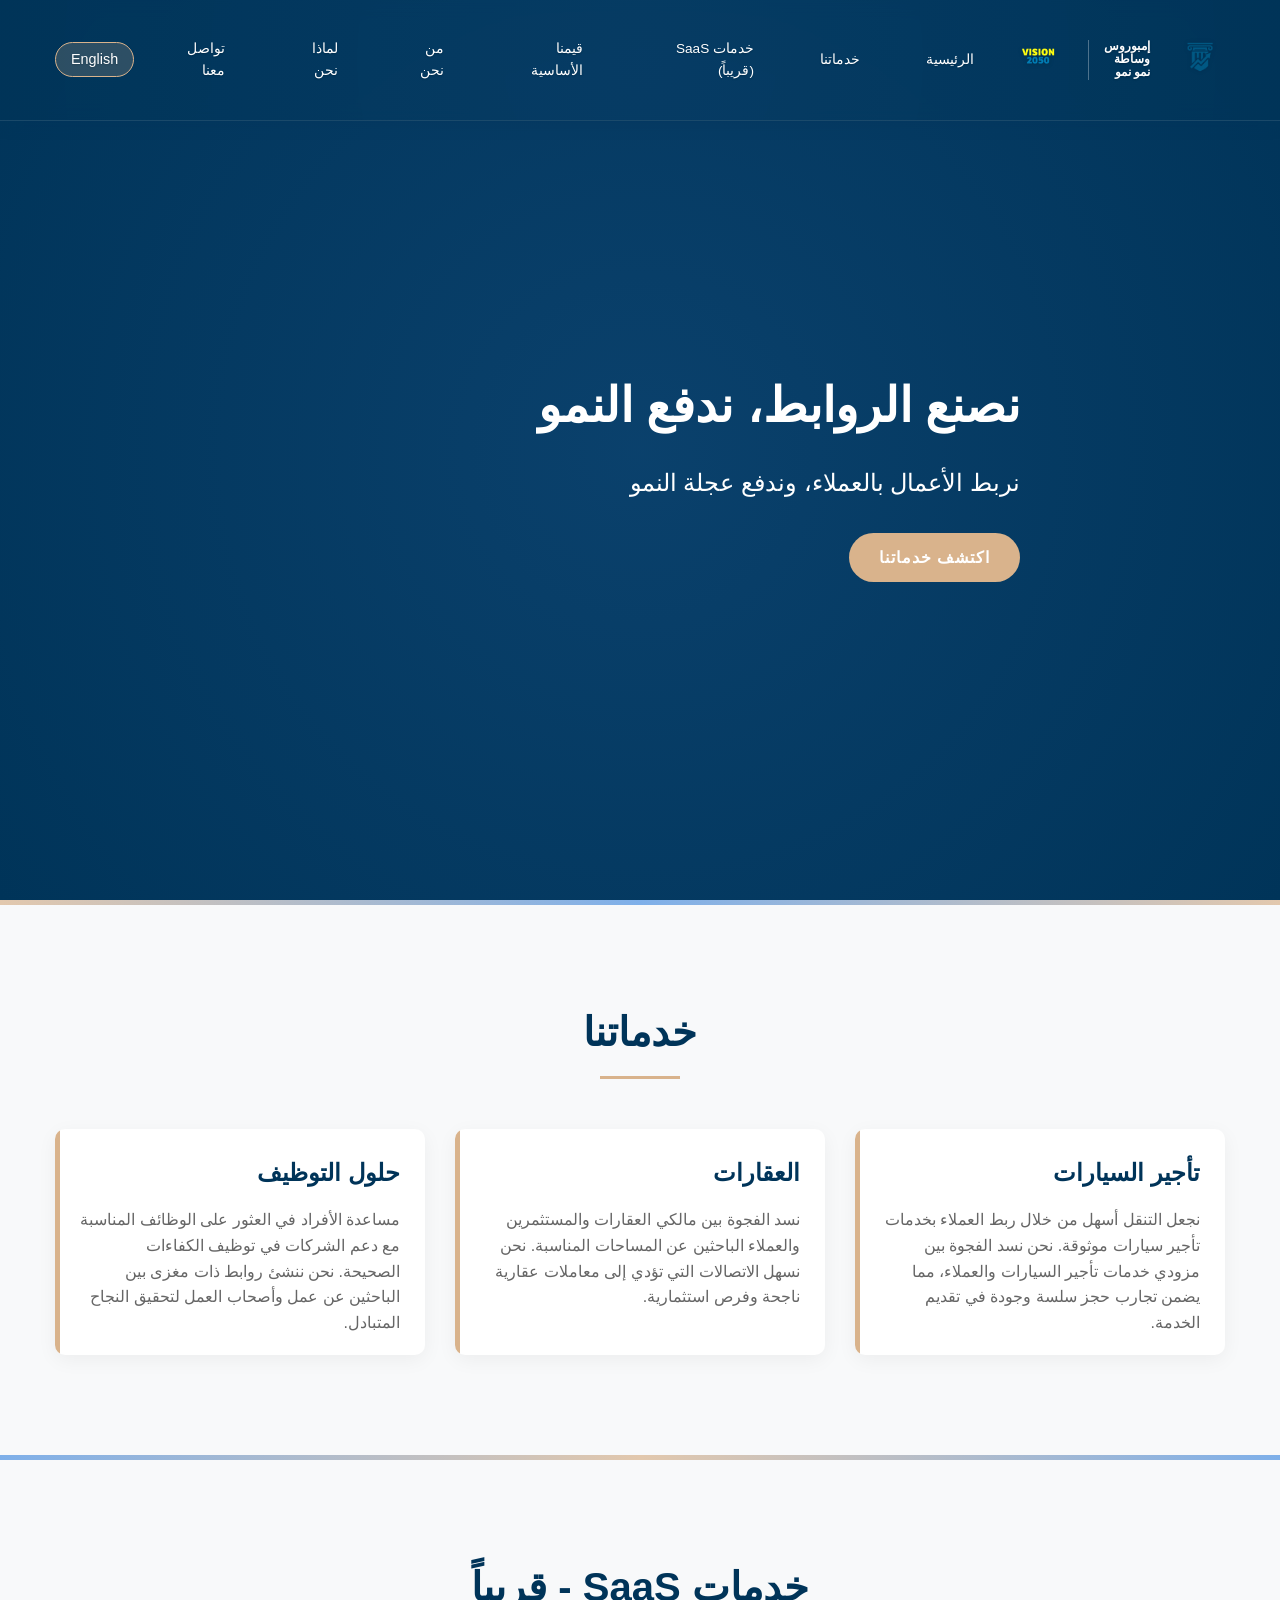
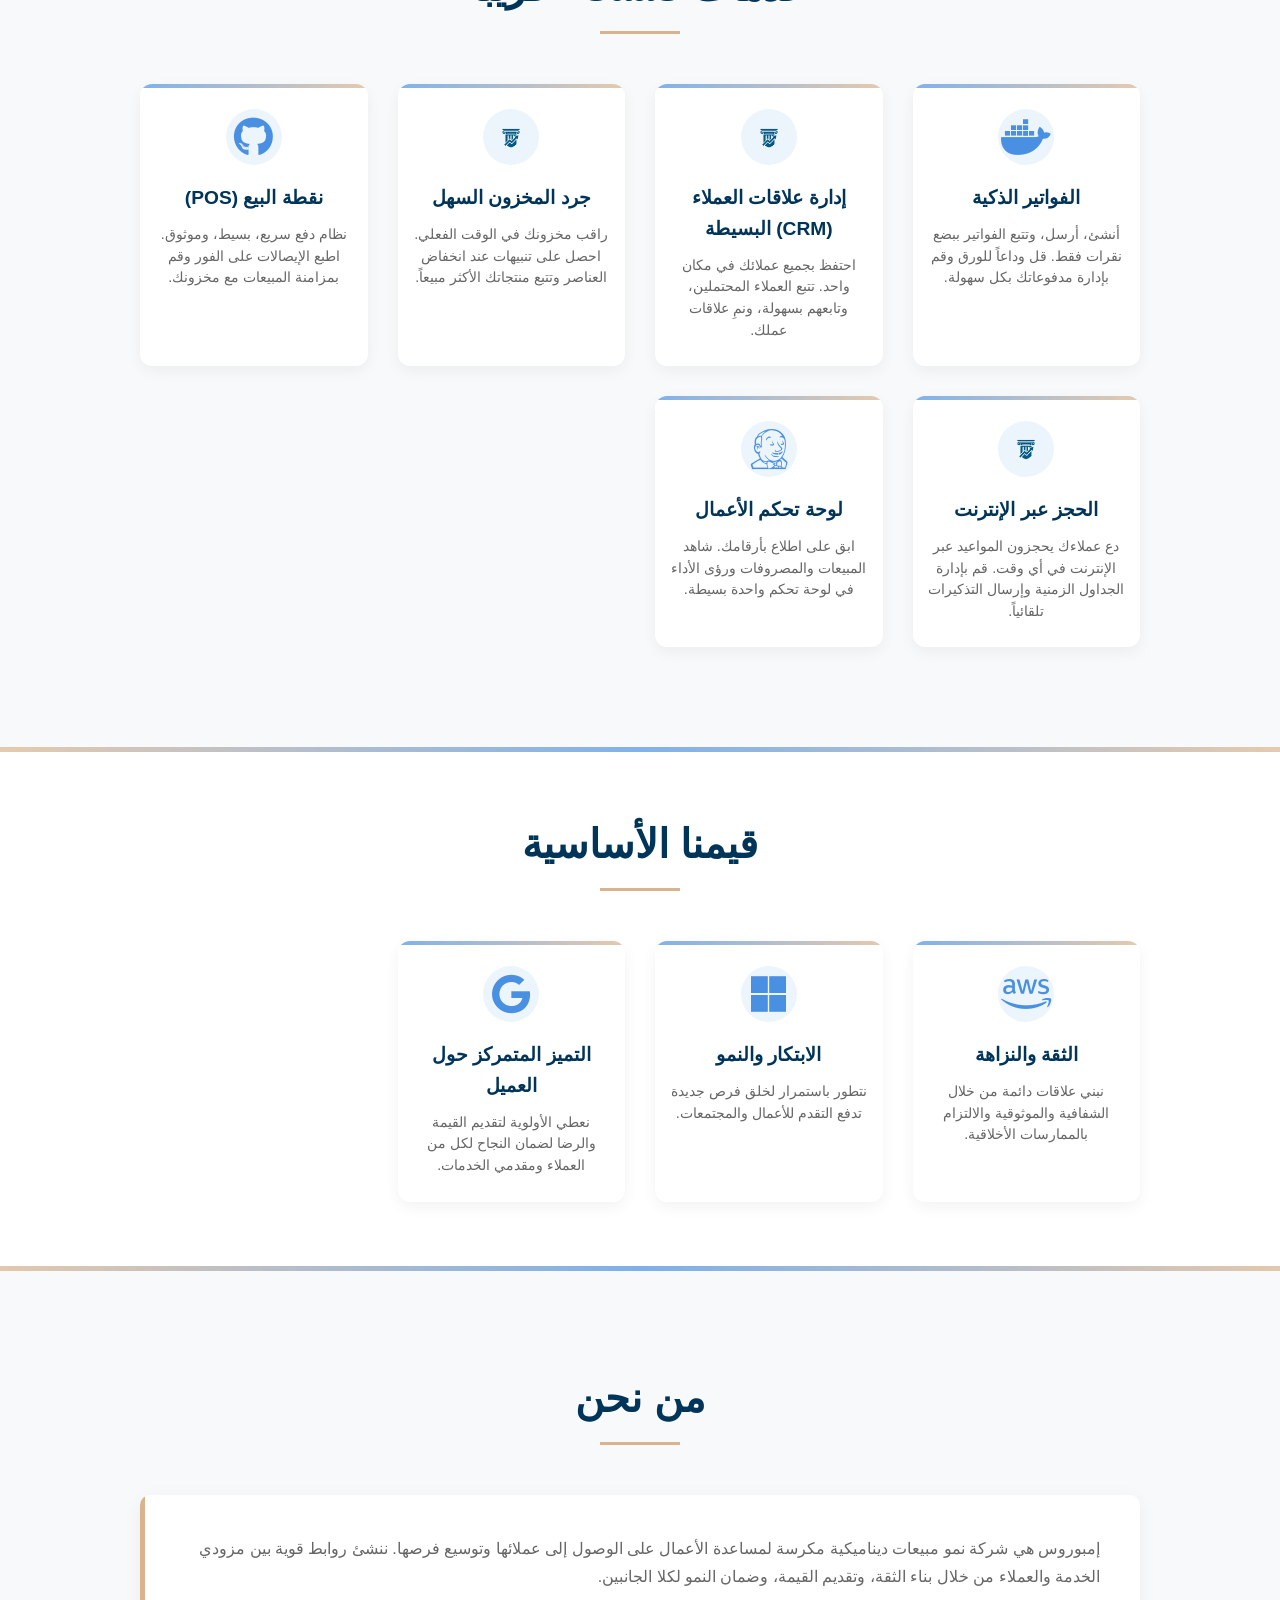
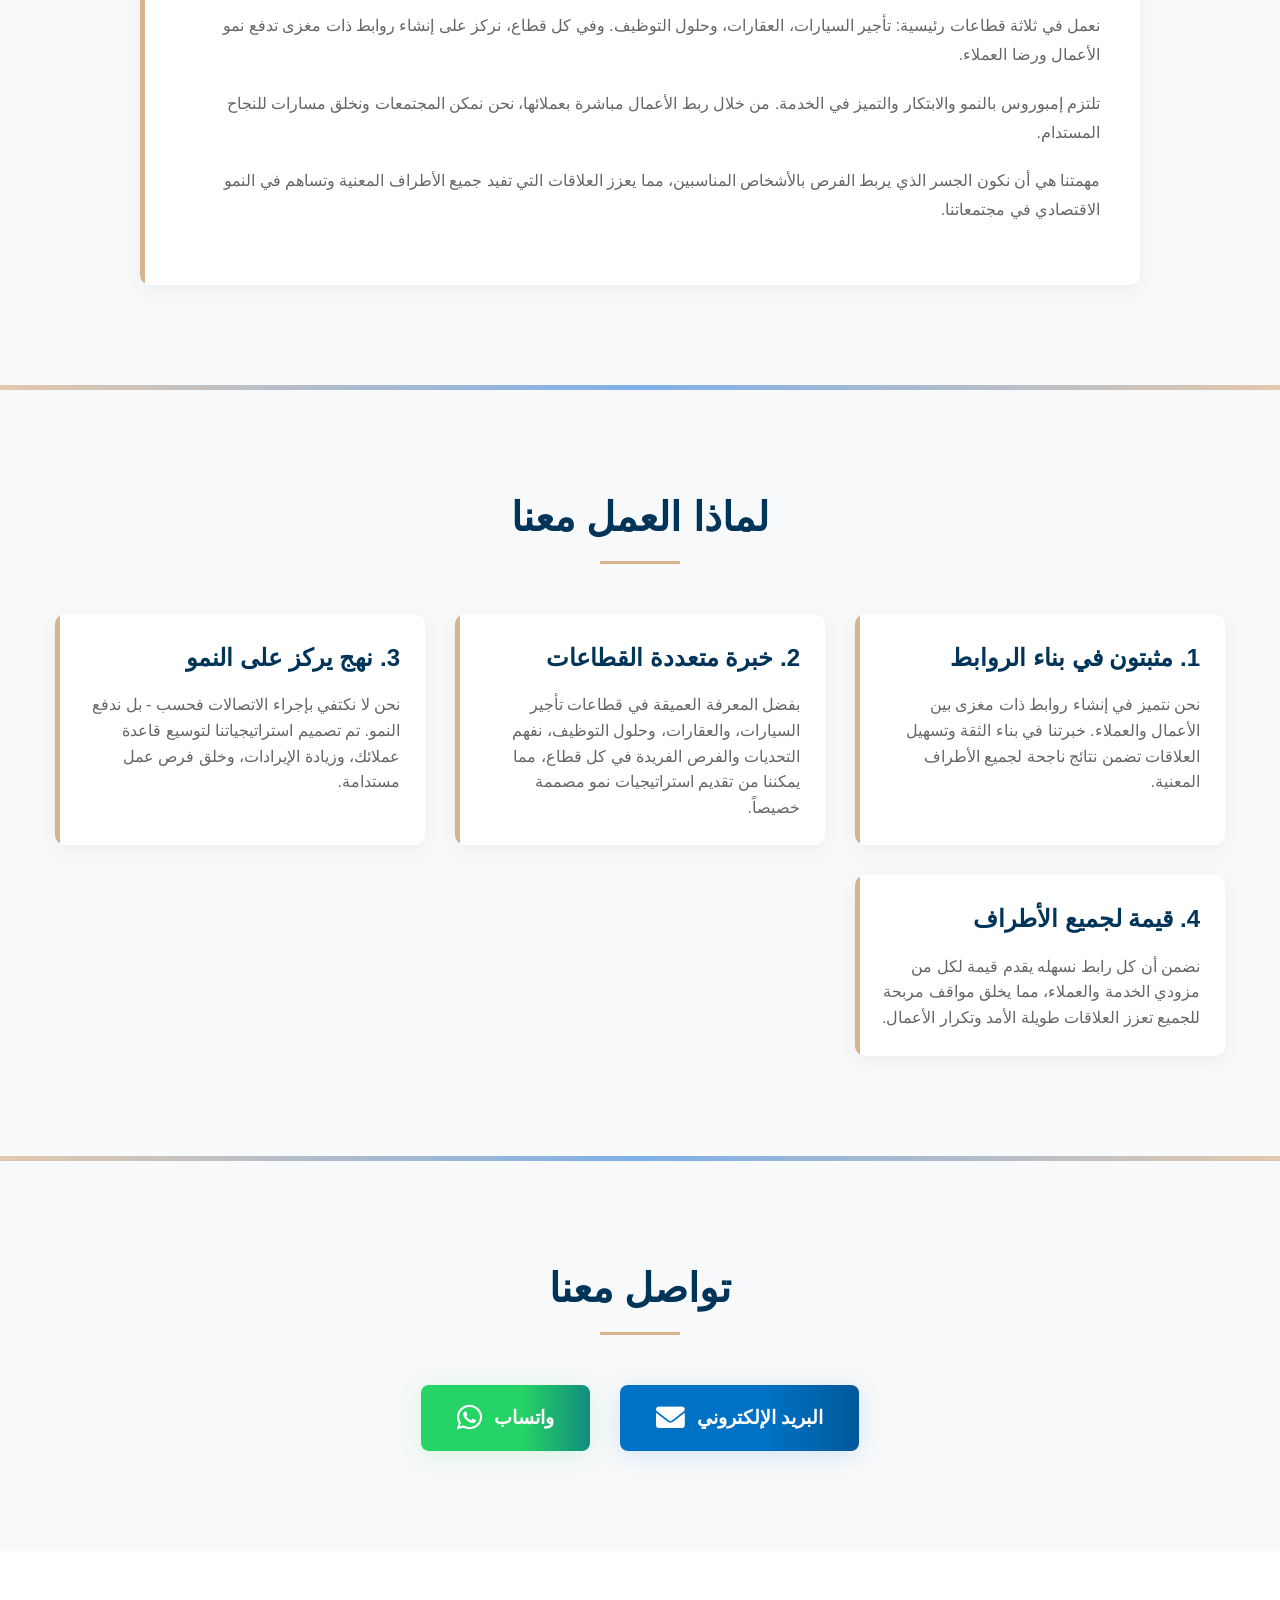
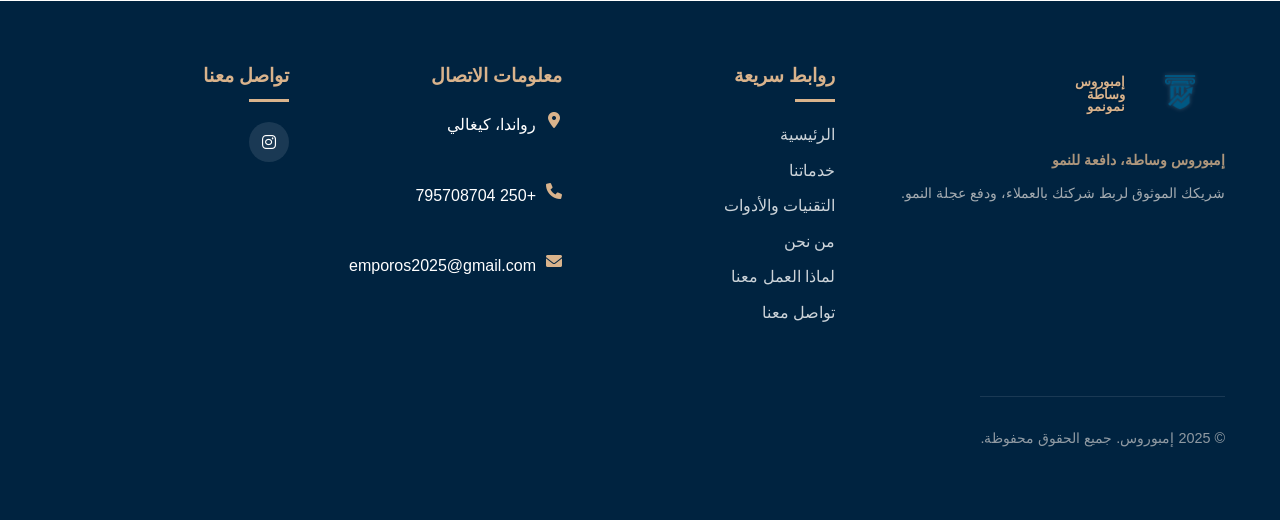
==== commit c4b4a8ac: "Test CI/CD workflow" ====
--- a/ar/index.html
+++ b/ar/index.html
@@ -191,7 +191,7 @@
                         <div class="company-name arabic">
                             <span>إمبوروس</span>
                             <span>وساطة</span>
-                            <span>نمو</span>
+                            <span>نمو نمو</span>
                         </div>
                     </div>
                 </div>
@@ -210,7 +210,7 @@
                 </ul>
             </nav>
             <div class="language-selector">
-                <a href="/index.html" class="language-switcher language-link lang-switcher-en">English</a>
+                <a href="/en" class="language-switcher language-link lang-switcher-en">English</a>
             </div>
             <div class="menu-toggle">
                 <i class="fas fa-bars"></i>
@@ -398,7 +398,7 @@
                                 <div class="company-name arabic">
                                     <span>إمبوروس</span>
                                     <span>وساطة</span>
-                                    <span>نمو</span>
+                                    <span>نمونمو</span>
                                 </div>
                                 
                             </div>
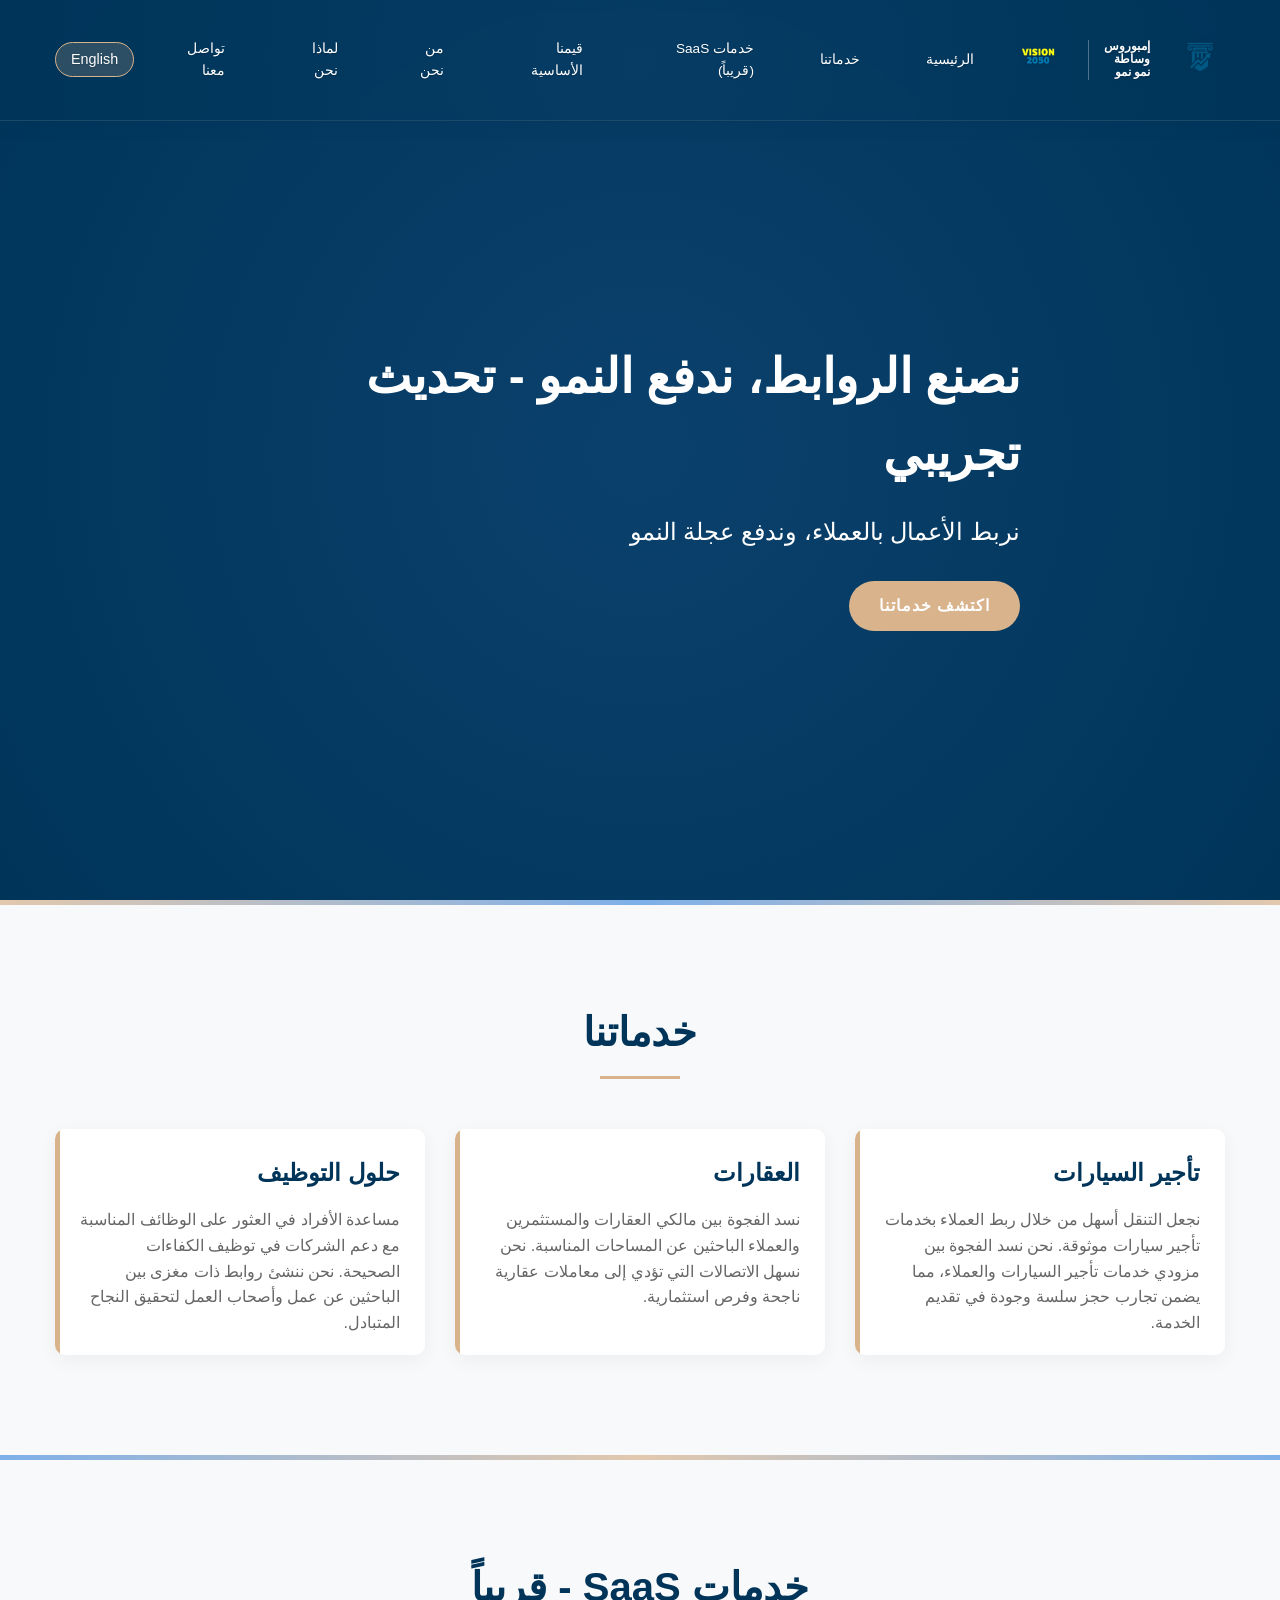
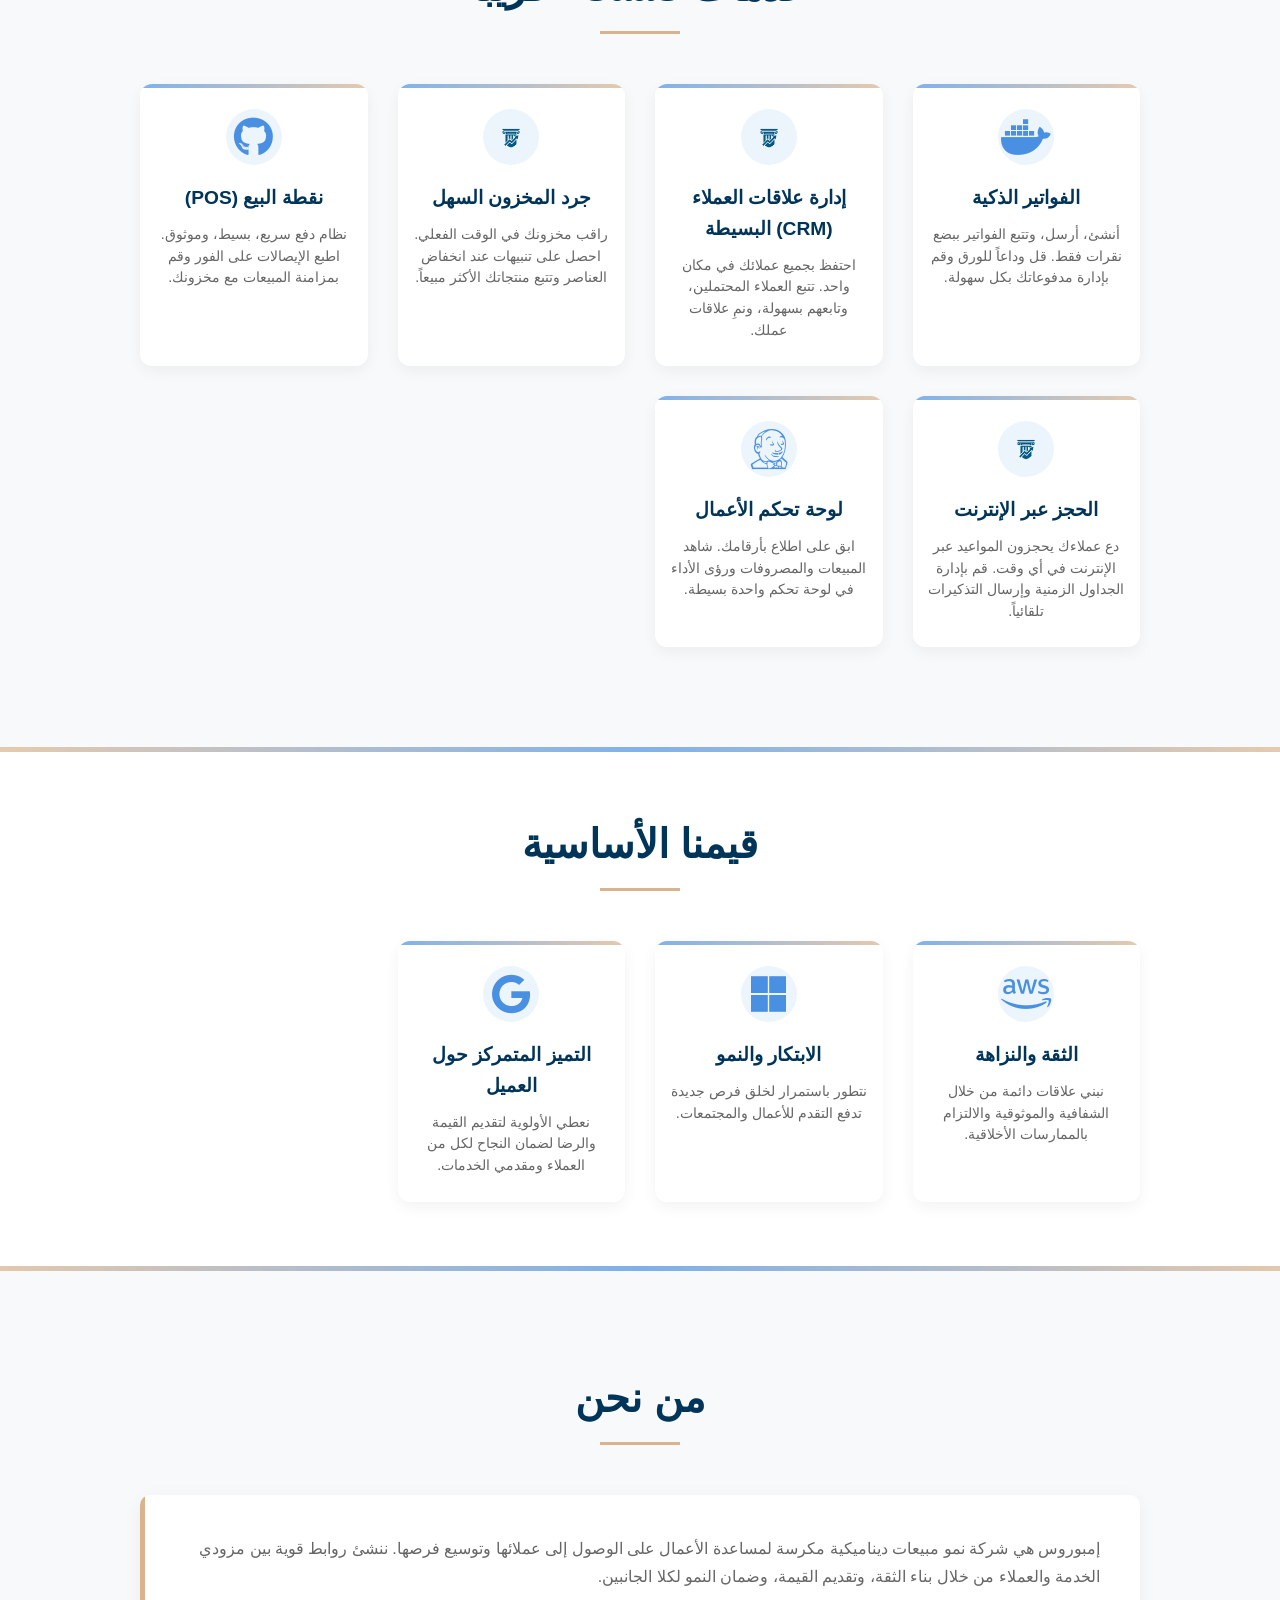
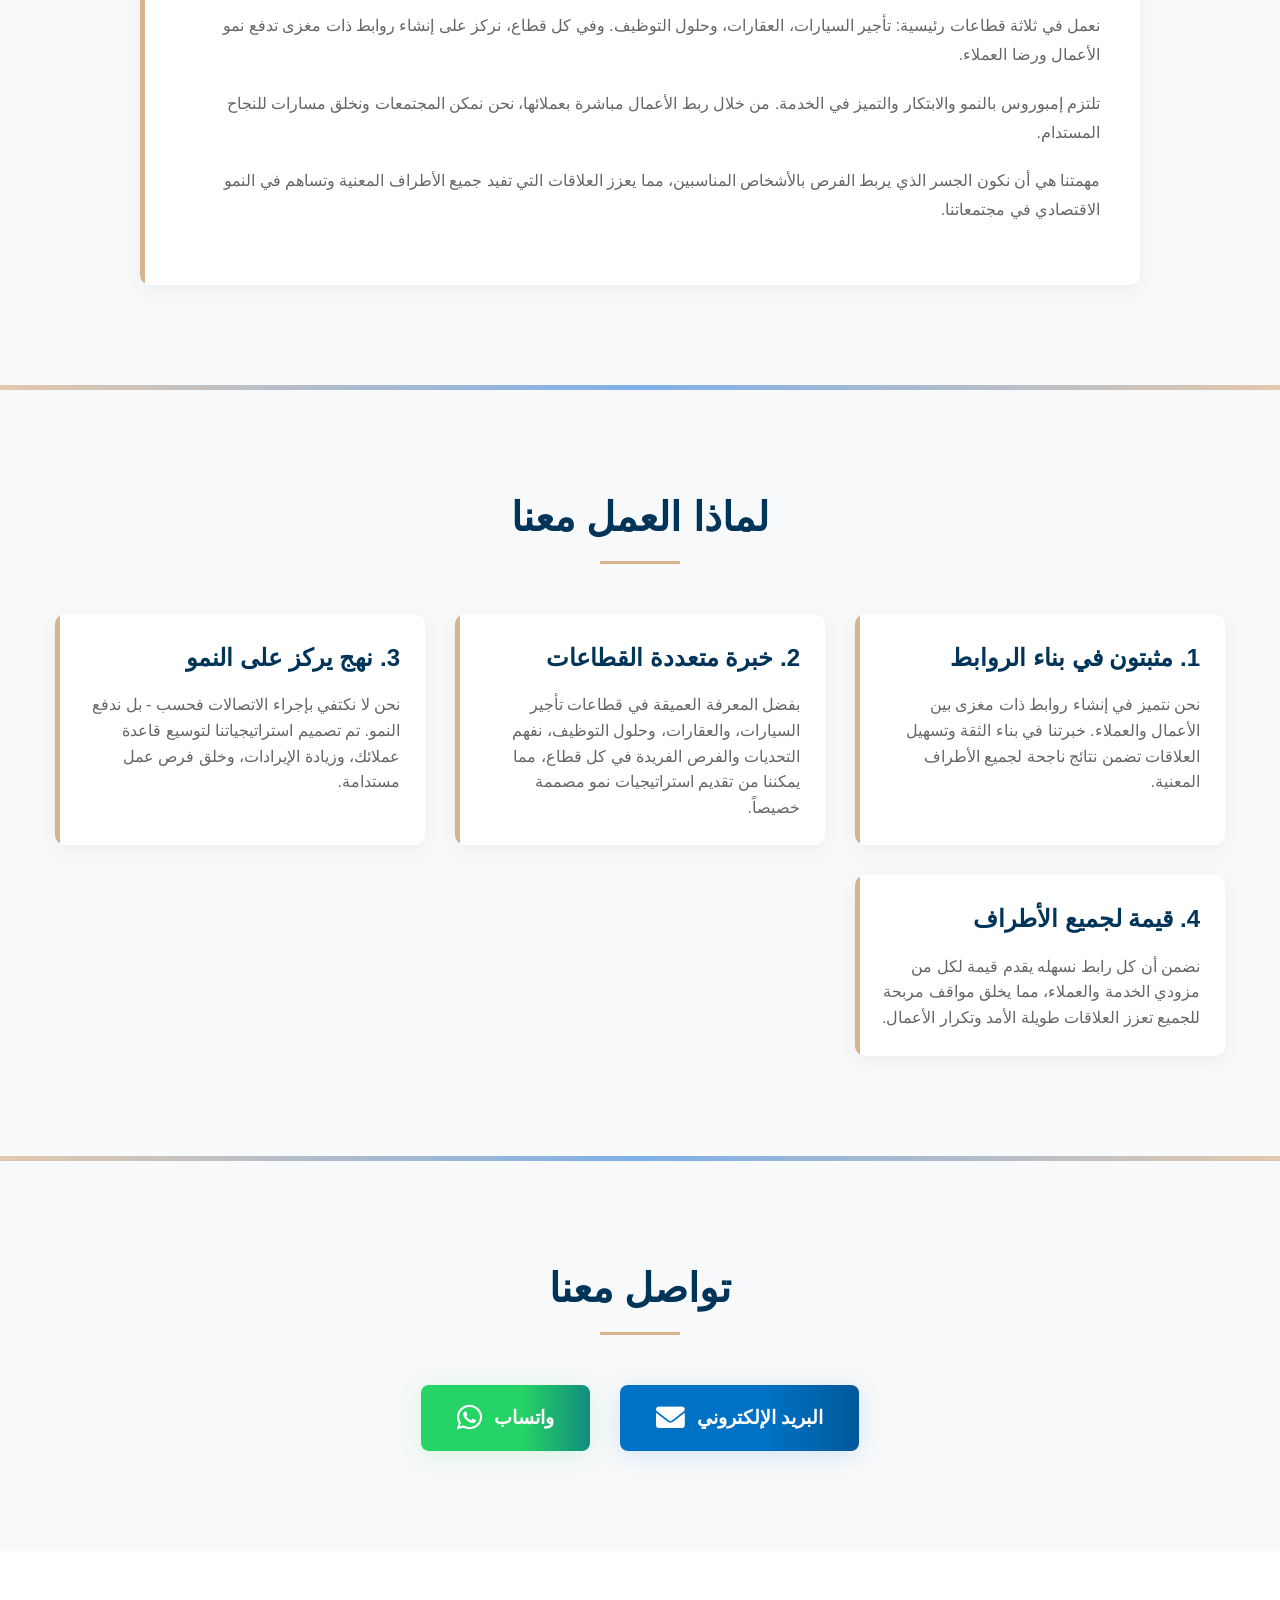
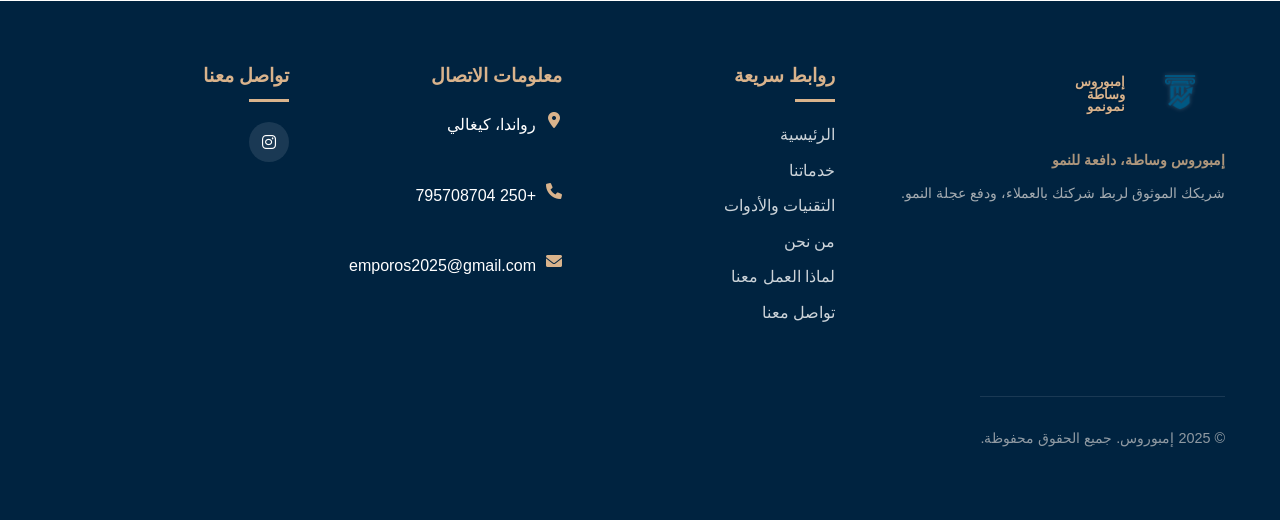
==== commit dc2b61e3: "Update index.html" ====
--- a/ar/index.html
+++ b/ar/index.html
@@ -221,7 +221,7 @@
     <section id="hero">
         <div class="container">
             <div class="hero-content" style="text-align:right;">
-                <h1>نصنع الروابط، ندفع النمو</h1>
+                <h1><h1>نصنع الروابط، ندفع النمو - تحديث تجريبي</h1></h1>
                 <p>نربط الأعمال بالعملاء، وندفع عجلة النمو</p>
                 <a href="#services" class="btn">اكتشف خدماتنا</a>
             </div>
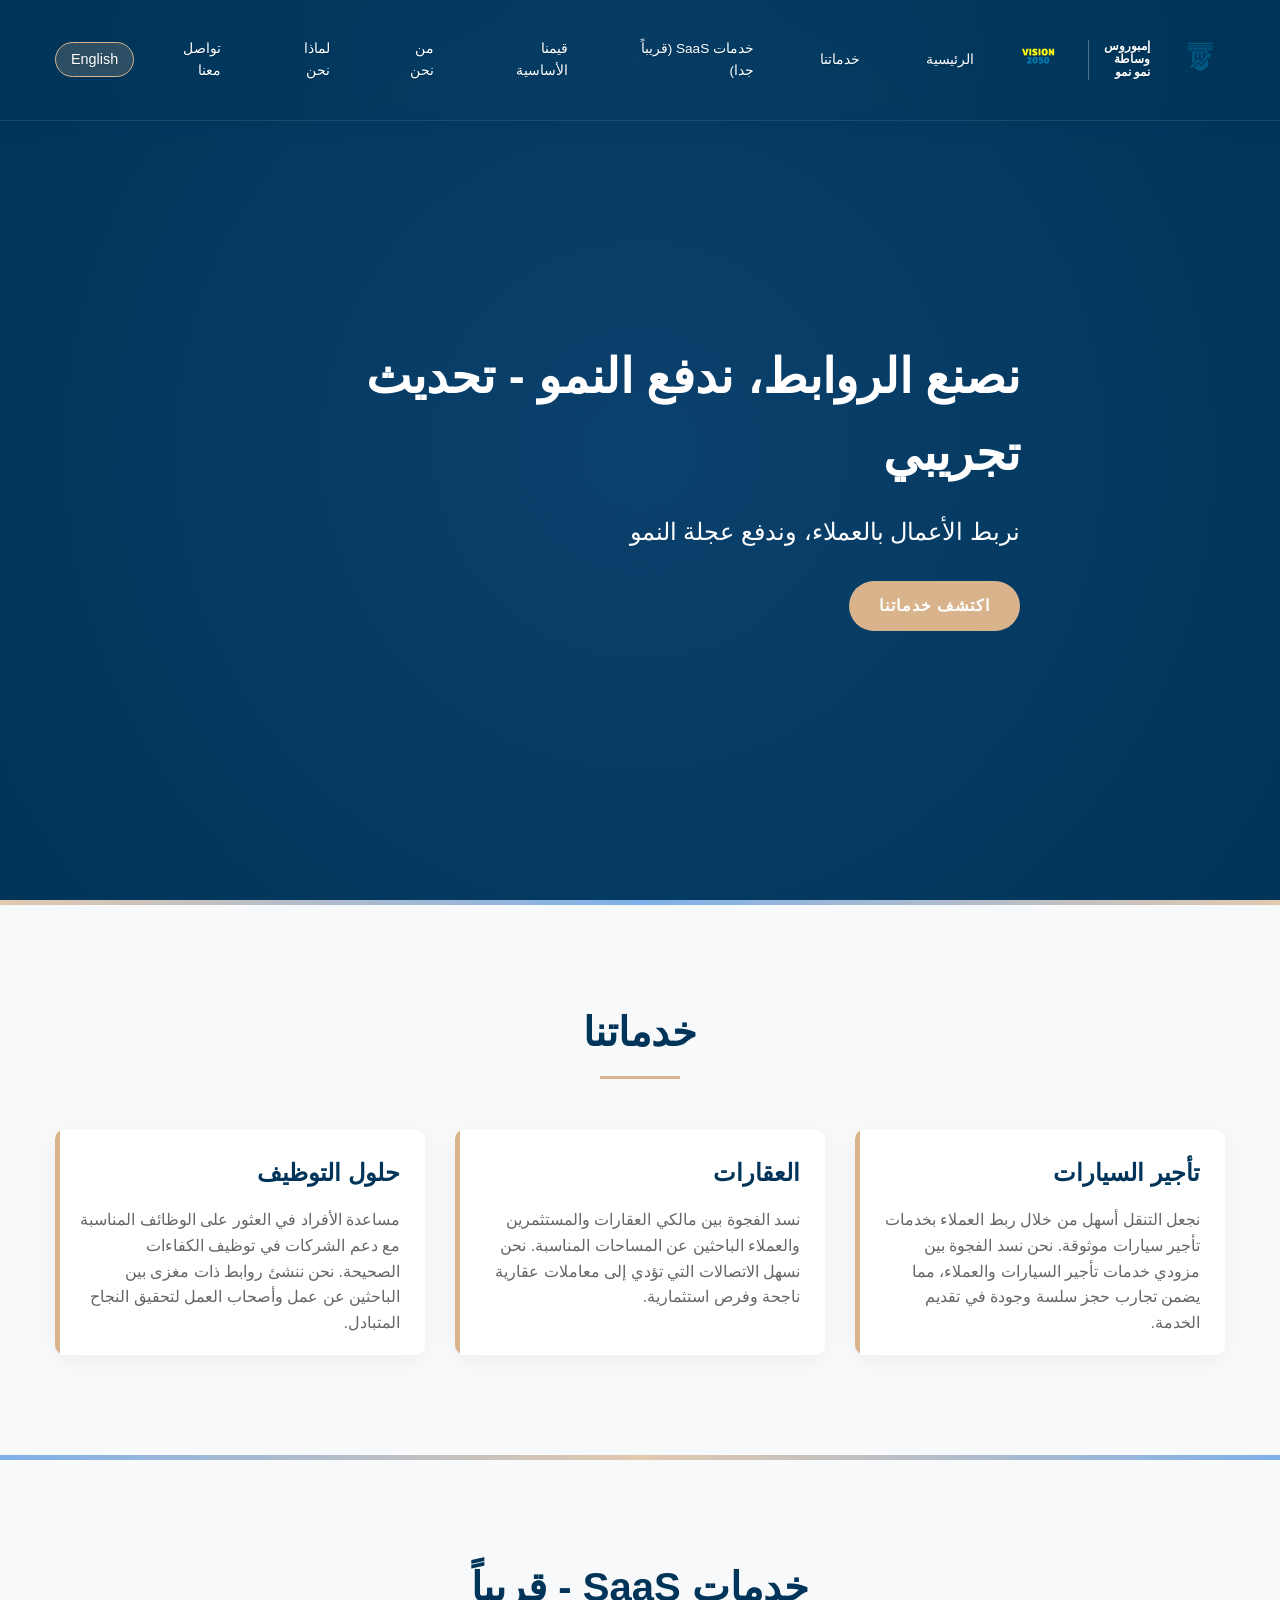
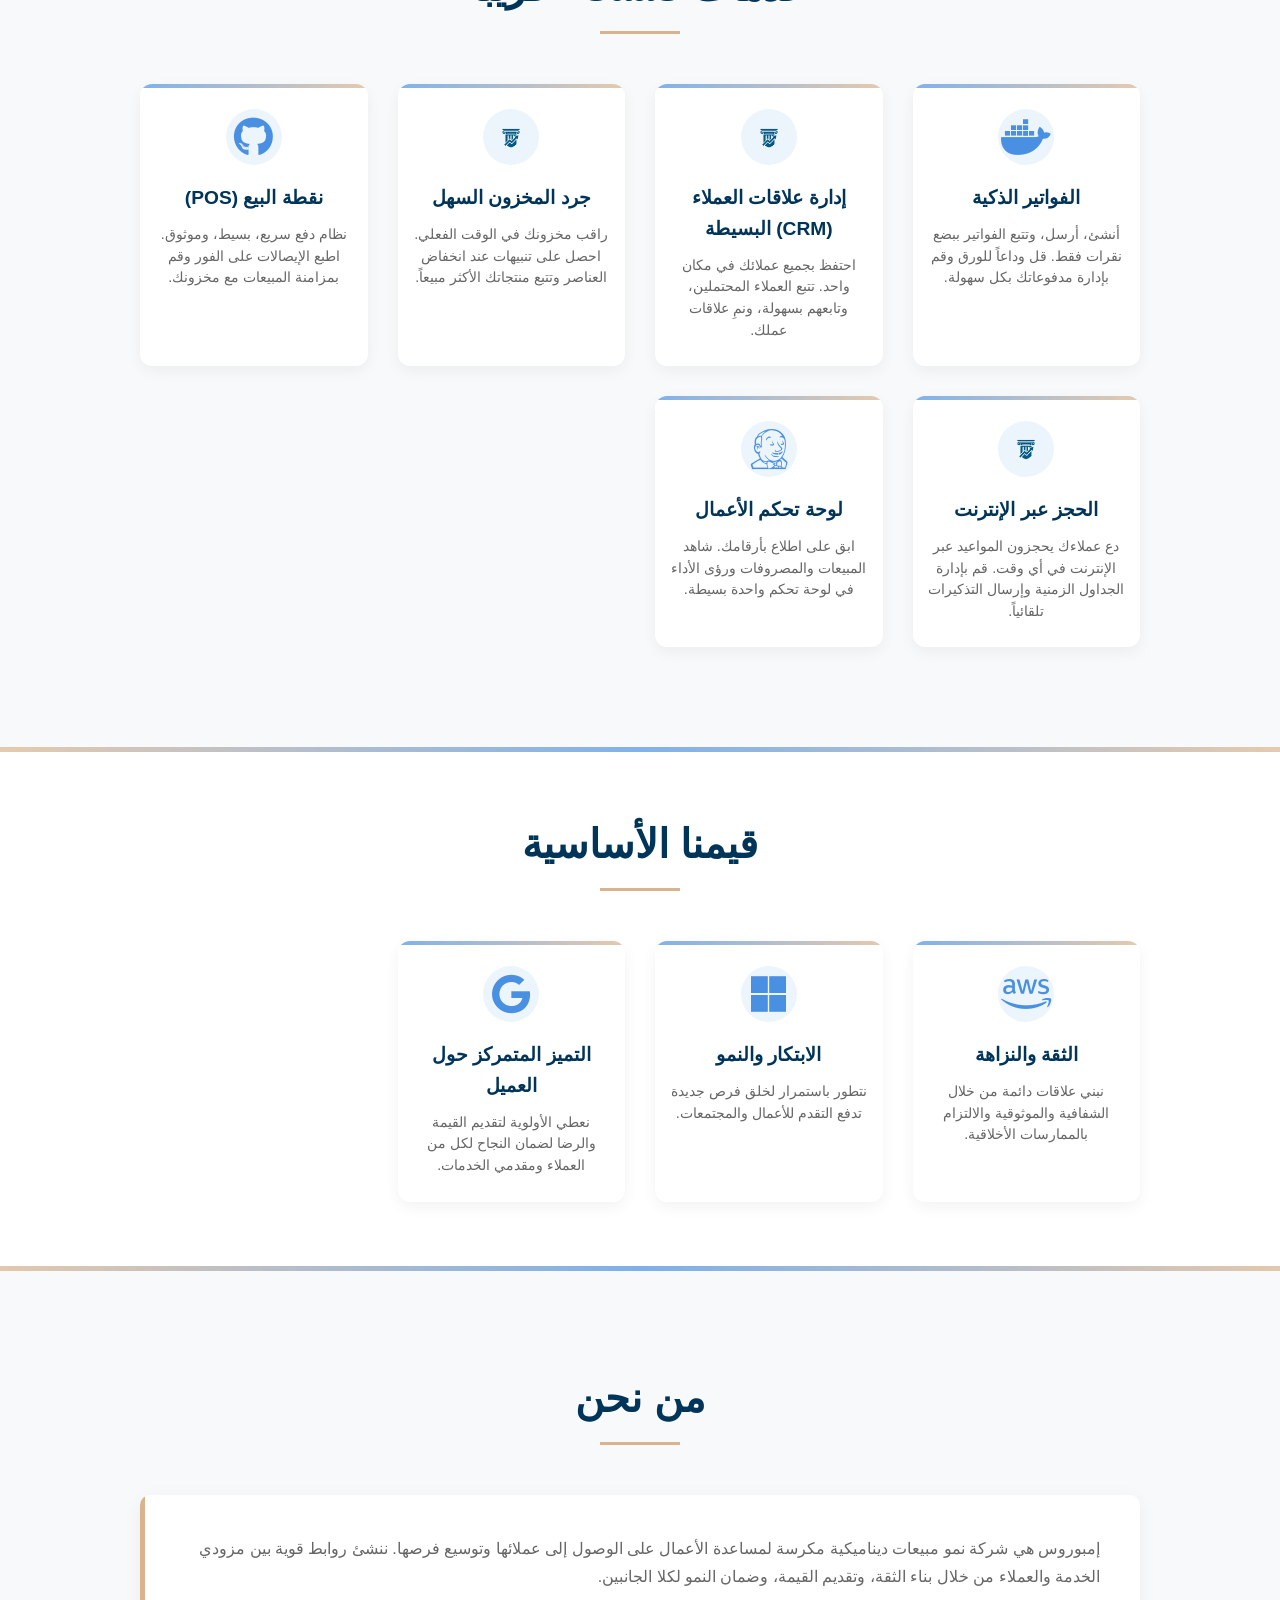
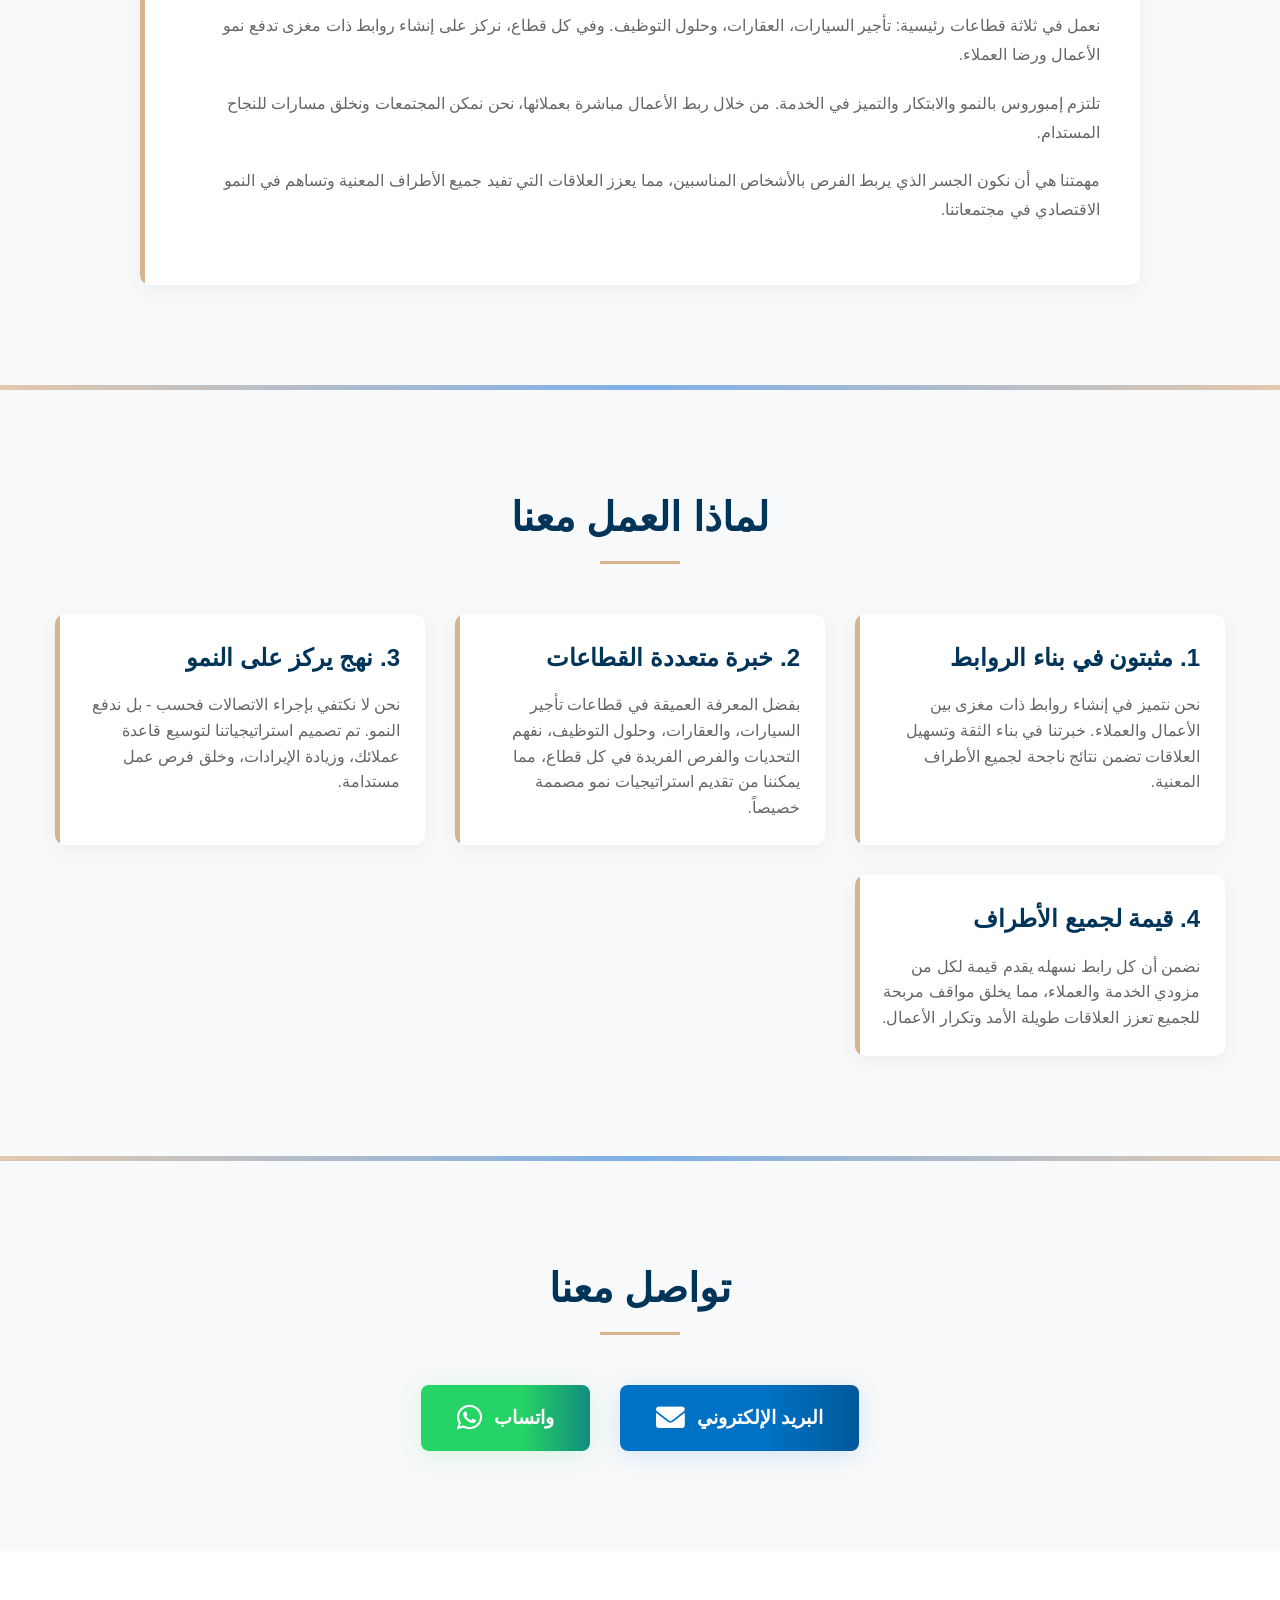
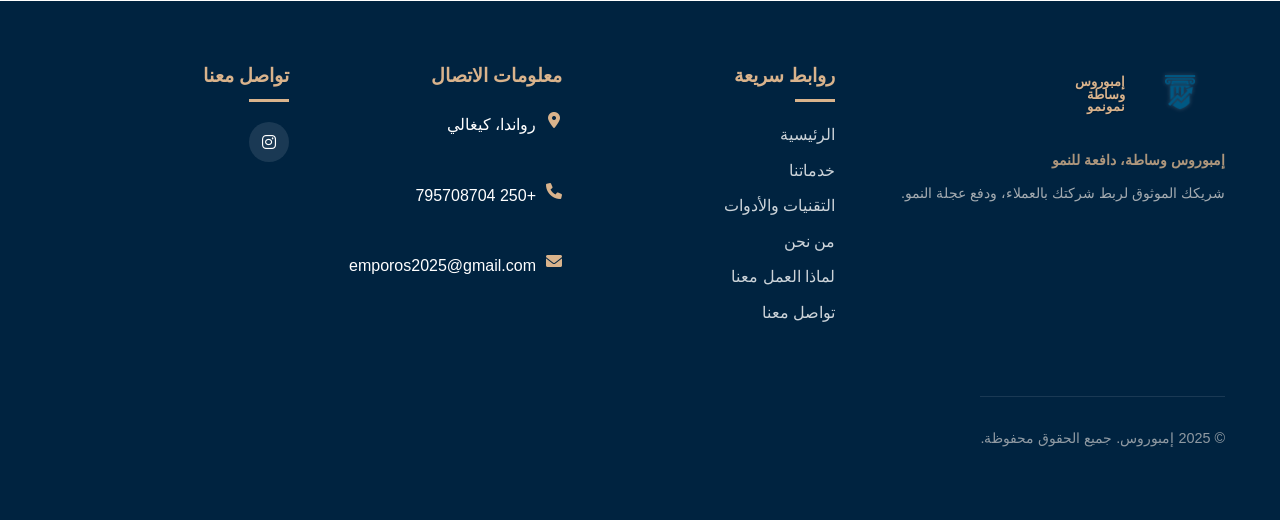
==== commit 11c5e692: "Update index.html" ====
--- a/ar/index.html
+++ b/ar/index.html
@@ -202,7 +202,7 @@
                 <ul>
                     <li><a href="#hero" class="home-link">الرئيسية</a></li>
                     <li><a href="#services">خدماتنا</a></li>
-                    <li><a href="#technologies">خدمات SaaS (قريباً)</a></li>
+                    <li><a href="#technologies">خدمات SaaS (قريباً جدا)</a></li>
                     <li><a href="#cloud-providers">قيمنا الأساسية</a></li>
                     <li><a href="#who-we-are">من نحن</a></li>
                     <li><a href="#why-work-with-us">لماذا نحن</a></li>
